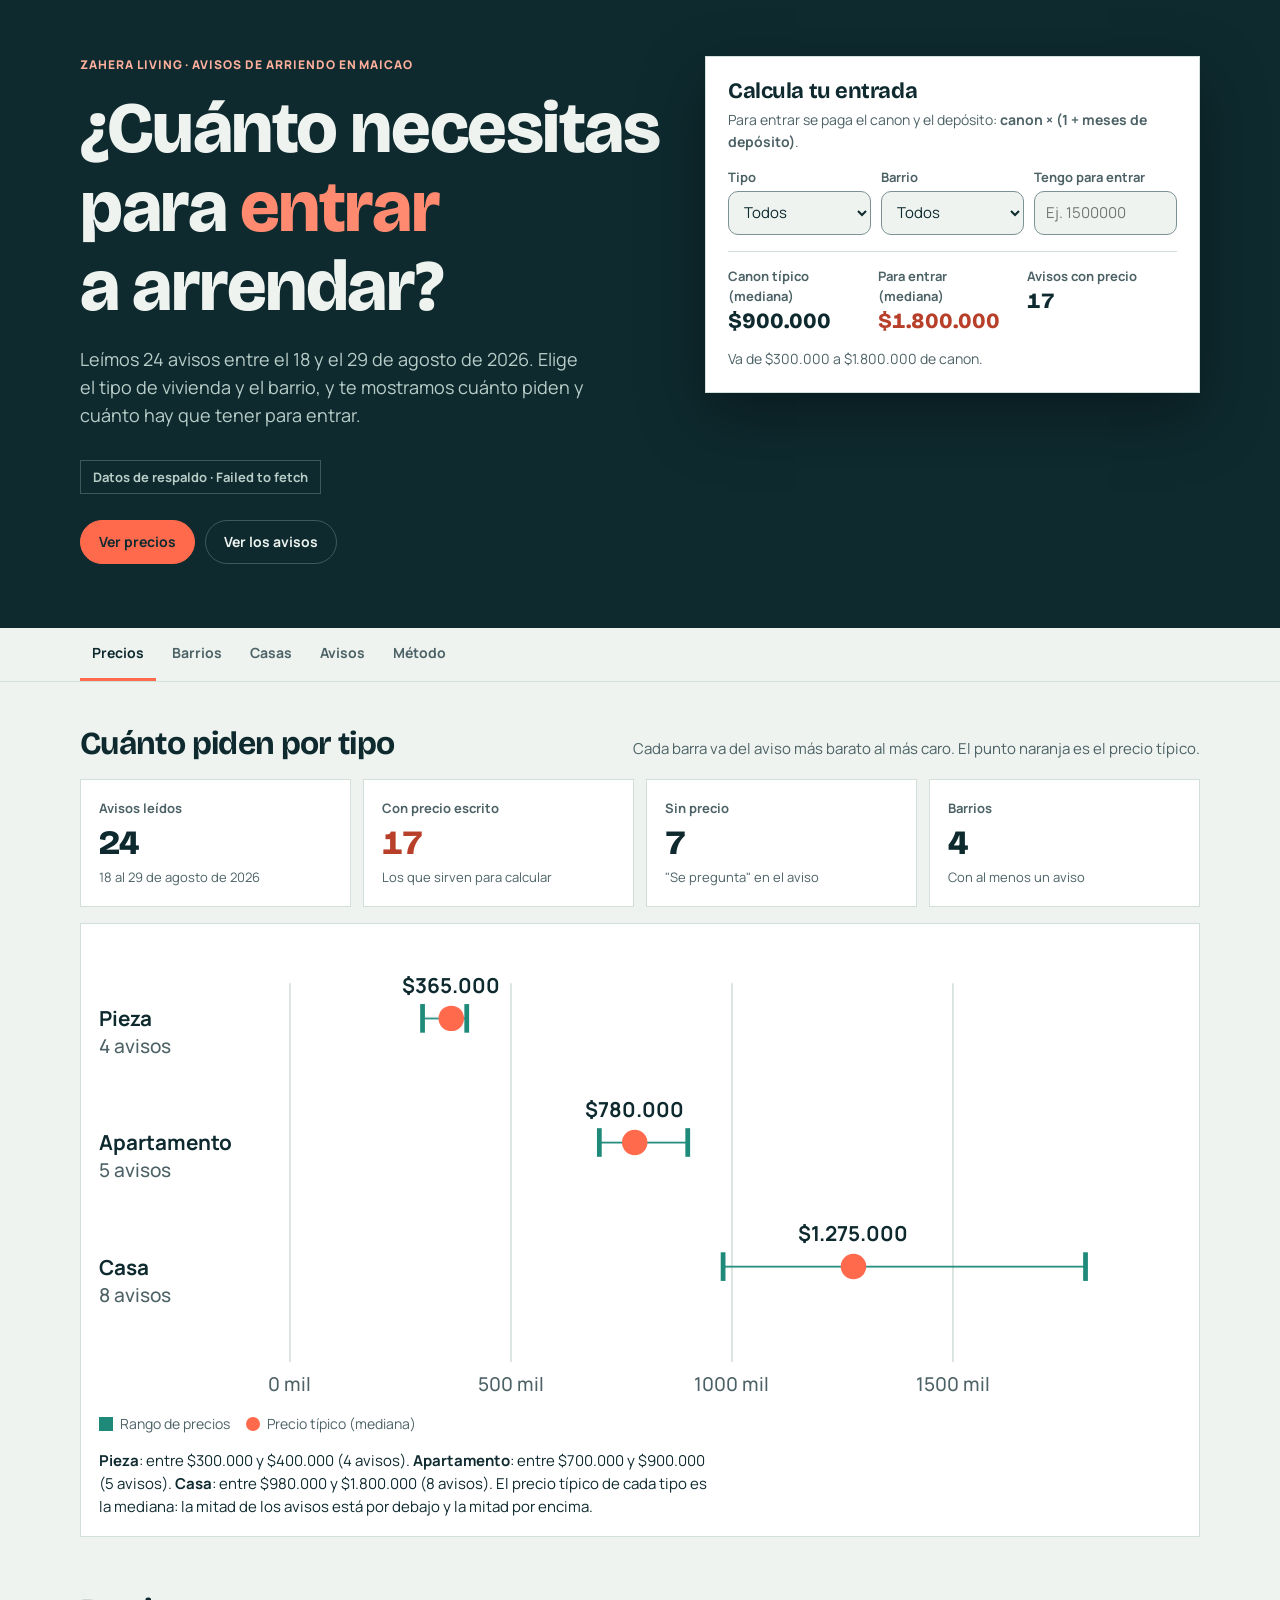
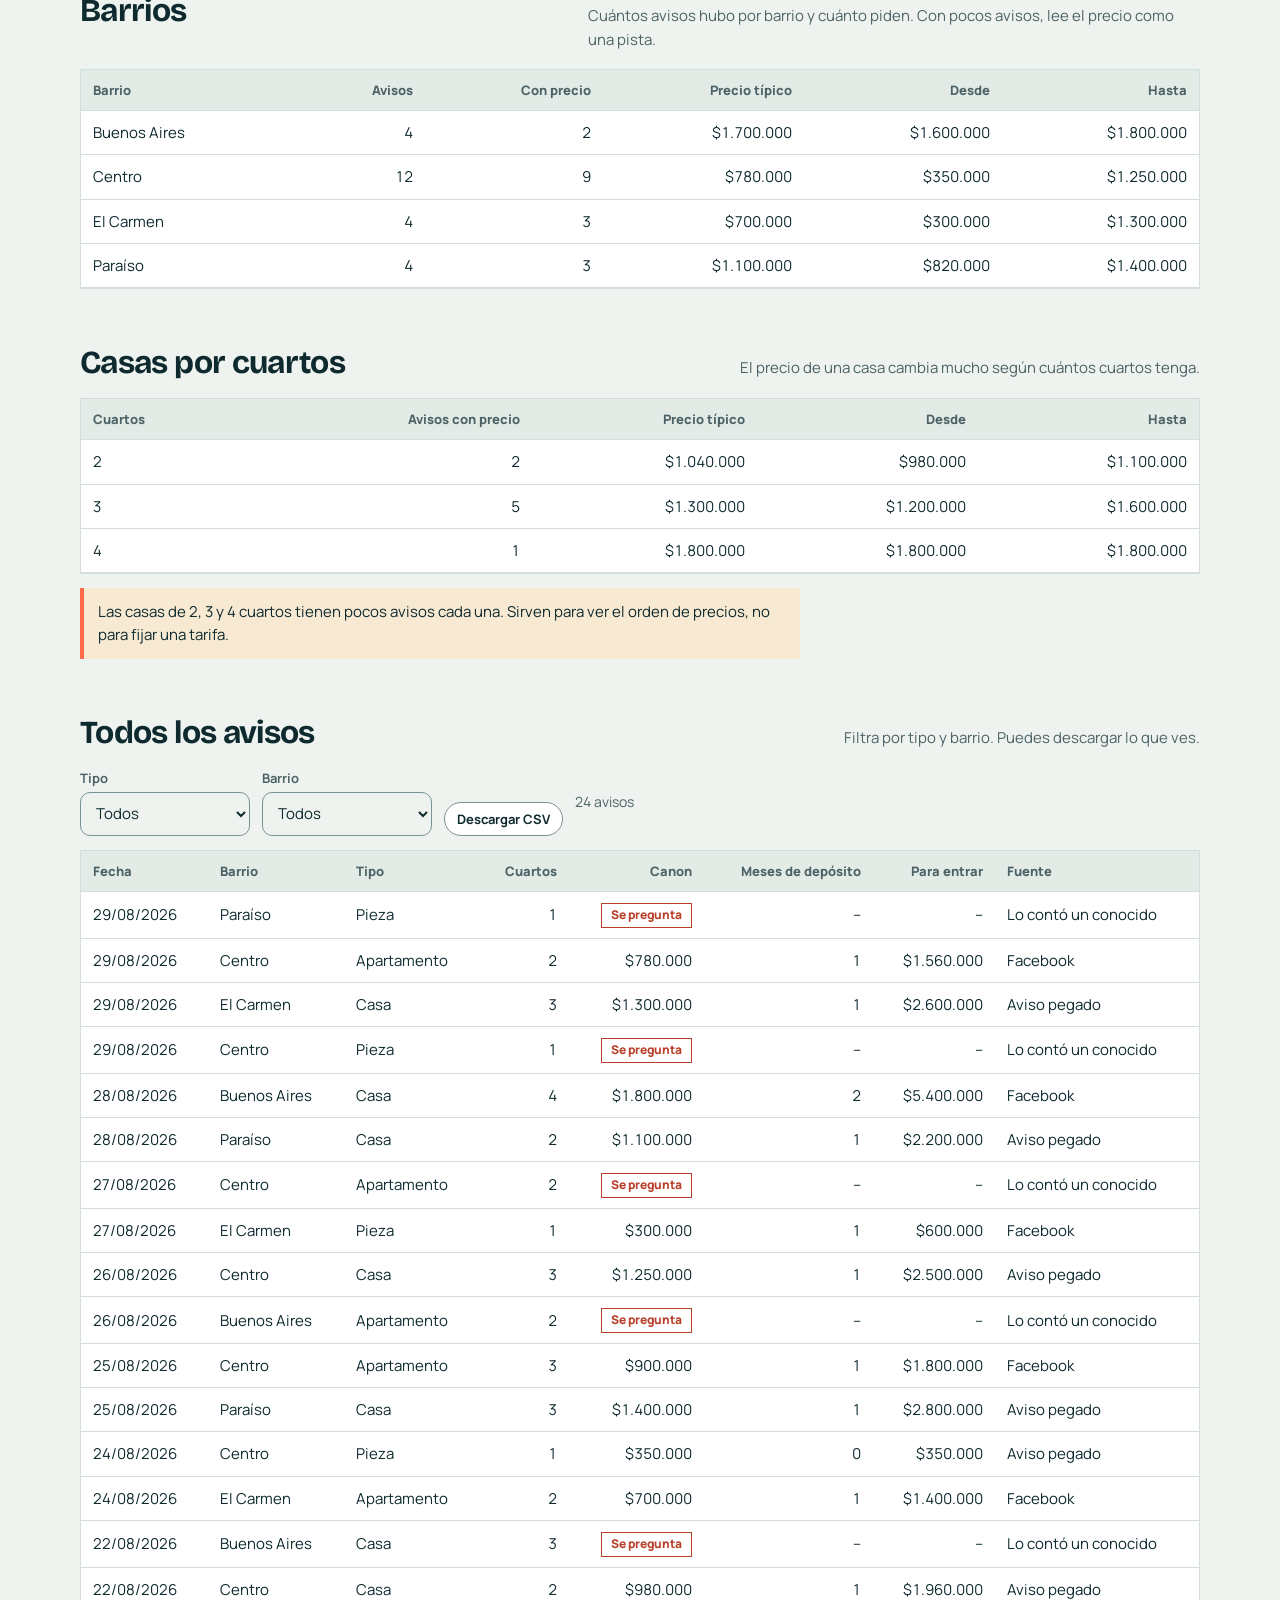
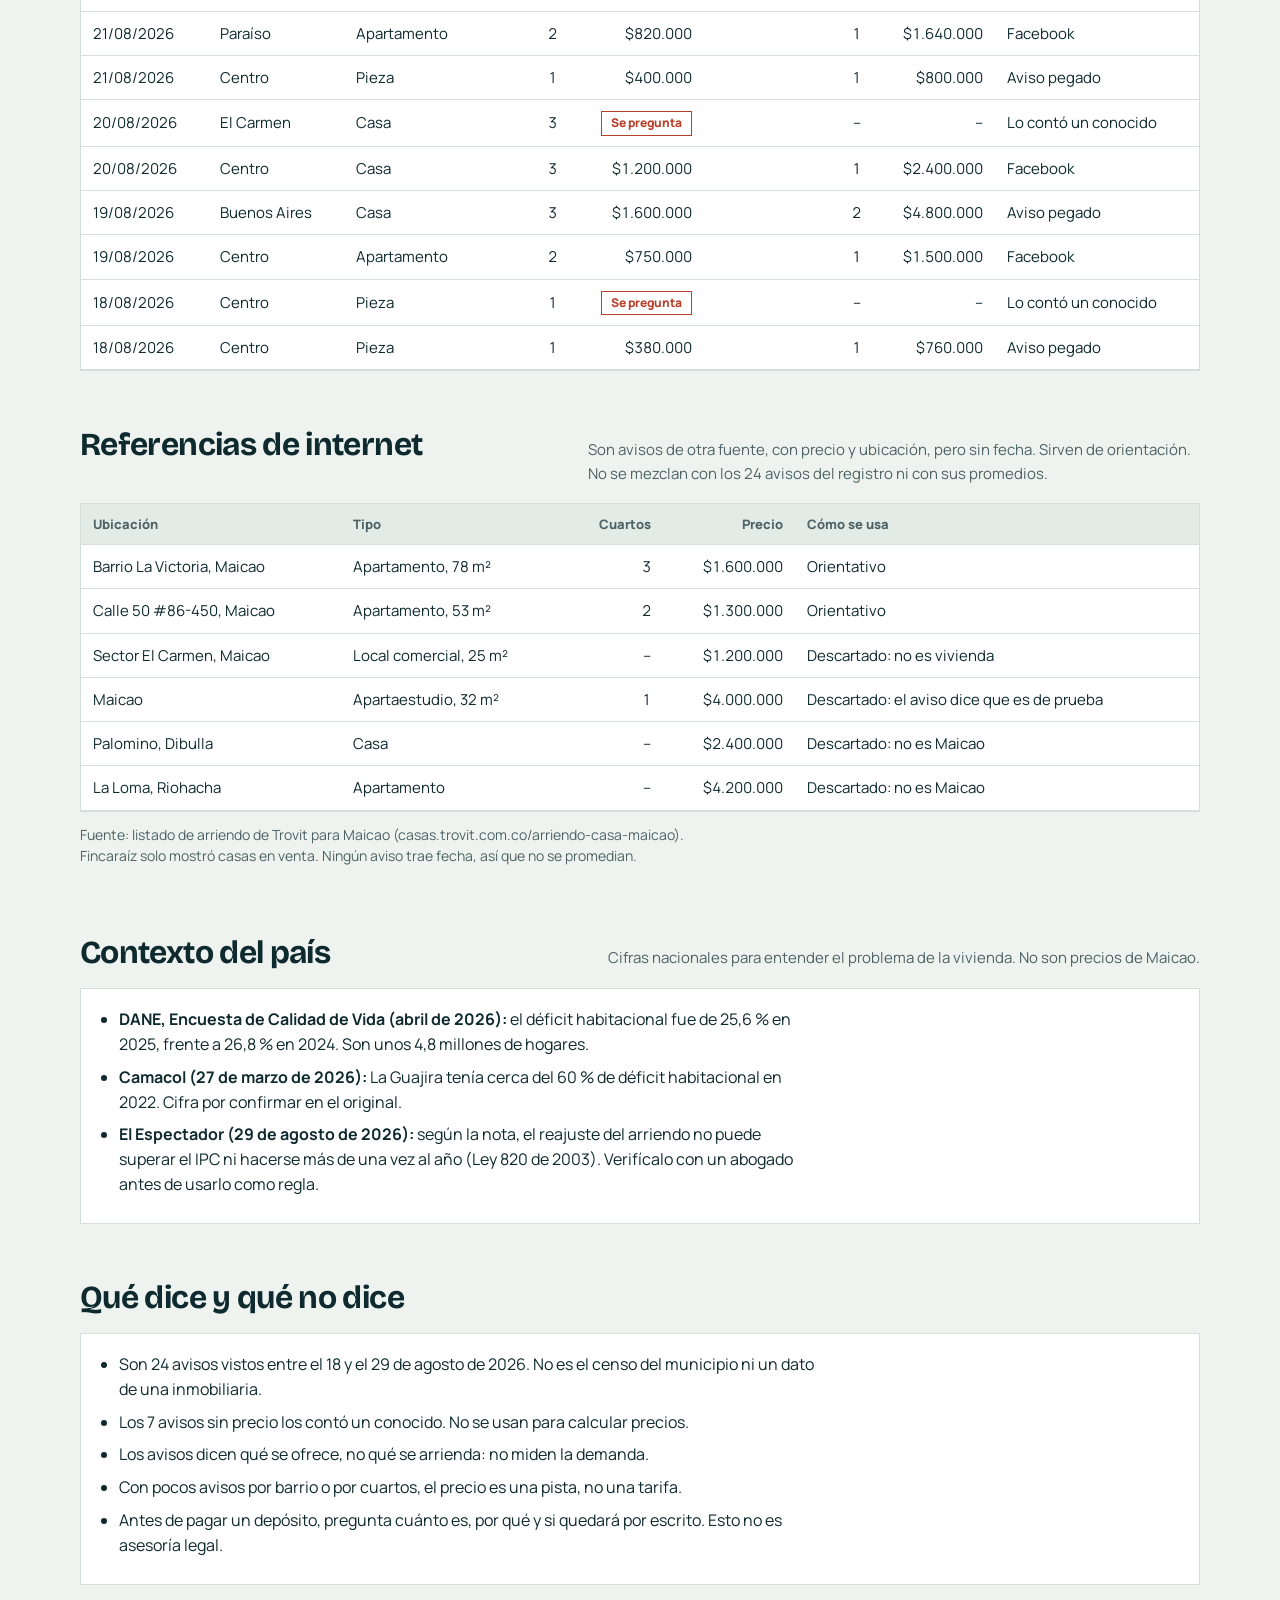
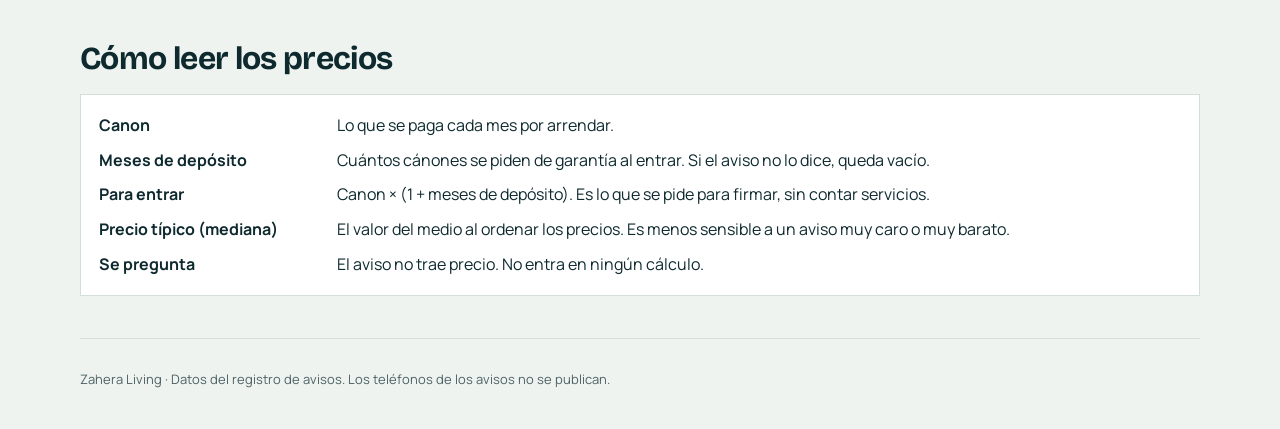
==== index.html @ 101680fd "Add files via upload" ====
<!doctype html>
<html lang="es">
<head>
<meta charset="utf-8"/>
<meta name="viewport" content="width=device-width, initial-scale=1"/>
<title>Zahera Living · Cuánto cuesta arrendar en Maicao</title>
<link rel="preconnect" href="https://fonts.googleapis.com"/>
<link rel="preconnect" href="https://fonts.gstatic.com" crossorigin/>
<link rel="stylesheet" href="https://fonts.googleapis.com/css2?family=Bricolage+Grotesque:opsz,wght@12..96,700;12..96,800&family=Manrope:wght@500;600;700;800&display=swap"/>
<link rel="stylesheet" href="zahera.css?v=1"/>
</head>
<body>

<header class="hero">
  <div class="wrap">
    <div>
      <p class="kicker">Zahera Living · Avisos de arriendo en Maicao</p>
      <h1>¿Cuánto necesitas para <em>entrar</em> a arrendar?</h1>
      <p class="lead">Leímos 24 avisos entre el 18 y el 29 de agosto de 2026. Elige el tipo de vivienda y el barrio, y te mostramos cuánto piden y cuánto hay que tener para entrar.</p>
      <span class="estado" id="estado" role="status">Cargando datos…</span>
      <div class="acciones">
        <a class="btn primario" href="#precios">Ver precios</a>
        <a class="btn" href="#tabla">Ver los avisos</a>
      </div>
    </div>

    <section class="calc" id="calculadora" aria-labelledby="t-calc">
      <h2 id="t-calc">Calcula tu entrada</h2>
      <p class="nota">Para entrar se paga el canon y el depósito: <strong>canon × (1 + meses de depósito)</strong>.</p>
      <div class="calc-controles">
        <label>Tipo
          <select id="c-tipo"></select>
        </label>
        <label>Barrio
          <select id="c-barrio"></select>
        </label>
        <label>Tengo para entrar
          <input type="number" id="c-presupuesto" min="0" step="50000" inputmode="numeric" placeholder="Ej. 1500000"/>
        </label>
      </div>
      <div class="resultado" aria-live="polite">
        <div><div class="lbl">Canon típico (mediana)</div><div class="val" id="r-canon">–</div></div>
        <div><div class="lbl">Para entrar (mediana)</div><div class="val acento" id="r-entrar">–</div></div>
        <div><div class="lbl">Avisos con precio</div><div class="val" id="r-n">–</div></div>
      </div>
      <p class="small muted" id="r-rango" style="margin:10px 0 0"></p>
      <div class="presupuesto" id="presupuesto" hidden>
        <h3 id="p-titulo"></h3>
        <ul class="lista" id="p-lista"></ul>
      </div>
    </section>
  </div>
</header>

<div class="nav-pegada">
  <nav class="nav wrap" aria-label="Secciones">
    <a href="#precios">Precios</a>
    <a href="#barrios">Barrios</a>
    <a href="#casas">Casas</a>
    <a href="#tabla">Avisos</a>
    <a href="#metodo">Método</a>
  </nav>
</div>

<main class="wrap">

  <section class="bloque" id="precios" aria-labelledby="t-precios">
    <div class="encabezado">
      <h2 id="t-precios">Cuánto piden por tipo</h2>
      <p>Cada barra va del aviso más barato al más caro. El punto naranja es el precio típico.</p>
    </div>
    <div class="kpis" id="kpis"></div>
    <div class="panel" style="margin-top:16px">
      <div class="scroll" id="grafico-tipos"></div>
      <div class="leyenda sans">
        <span><i class="sw" style="background:var(--sea)"></i>Rango de precios</span>
        <span><i class="sw" style="background:var(--accent);border-radius:50%"></i>Precio típico (mediana)</span>
      </div>
      <p class="texto" id="texto-tipos" style="margin:14px 0 0"></p>
    </div>
  </section>

  <section class="bloque" id="barrios" aria-labelledby="t-barrios">
    <div class="encabezado">
      <h2 id="t-barrios">Barrios</h2>
      <p>Cuántos avisos hubo por barrio y cuánto piden. Con pocos avisos, lee el precio como una pista.</p>
    </div>
    <div class="tabla-wrap" id="tabla-barrios"></div>
  </section>

  <section class="bloque" id="casas" aria-labelledby="t-casas">
    <div class="encabezado">
      <h2 id="t-casas">Casas por cuartos</h2>
      <p>El precio de una casa cambia mucho según cuántos cuartos tenga.</p>
    </div>
    <div class="tabla-wrap" id="tabla-casas"></div>
    <div class="aviso" id="aviso-casas"></div>
  </section>

  <section class="bloque" id="tabla" aria-labelledby="t-tabla">
    <div class="encabezado">
      <h2 id="t-tabla">Todos los avisos</h2>
      <p>Filtra por tipo y barrio. Puedes descargar lo que ves.</p>
    </div>
    <div class="campo-filtros" style="display:flex;flex-wrap:wrap;gap:12px;align-items:end;margin-bottom:14px">
      <label class="campo" style="min-width:170px">Tipo
        <select id="f-tipo"></select>
      </label>
      <label class="campo" style="min-width:170px">Barrio
        <select id="f-barrio"></select>
      </label>
      <button class="btn pequeno" type="button" id="btn-csv">Descargar CSV</button>
      <span class="muted small" id="cuenta" style="align-self:center"></span>
    </div>
    <div class="tabla-wrap">
      <table class="tabla">
        <thead><tr><th>Fecha</th><th>Barrio</th><th>Tipo</th><th class="n">Cuartos</th><th class="n">Canon</th><th class="n">Meses de depósito</th><th class="n">Para entrar</th><th>Fuente</th></tr></thead>
        <tbody id="tbody"></tbody>
      </table>
    </div>
  </section>

  <section class="bloque" id="referencias" aria-labelledby="t-ref">
    <div class="encabezado">
      <h2 id="t-ref">Referencias de internet</h2>
      <p>Son avisos de otra fuente, con precio y ubicación, pero sin fecha. Sirven de orientación. No se mezclan con los 24 avisos del registro ni con sus promedios.</p>
    </div>
    <div class="tabla-wrap">
      <table class="tabla">
        <thead><tr><th>Ubicación</th><th>Tipo</th><th class="n">Cuartos</th><th class="n">Precio</th><th>Cómo se usa</th></tr></thead>
        <tbody>
          <tr><td>Barrio La Victoria, Maicao</td><td>Apartamento, 78 m²</td><td class="n">3</td><td class="n">$1.600.000</td><td>Orientativo</td></tr>
          <tr><td>Calle 50 #86-450, Maicao</td><td>Apartamento, 53 m²</td><td class="n">2</td><td class="n">$1.300.000</td><td>Orientativo</td></tr>
          <tr><td>Sector El Carmen, Maicao</td><td>Local comercial, 25 m²</td><td class="n">–</td><td class="n">$1.200.000</td><td>Descartado: no es vivienda</td></tr>
          <tr><td>Maicao</td><td>Apartaestudio, 32 m²</td><td class="n">1</td><td class="n">$4.000.000</td><td>Descartado: el aviso dice que es de prueba</td></tr>
          <tr><td>Palomino, Dibulla</td><td>Casa</td><td class="n">–</td><td class="n">$2.400.000</td><td>Descartado: no es Maicao</td></tr>
          <tr><td>La Loma, Riohacha</td><td>Apartamento</td><td class="n">–</td><td class="n">$4.200.000</td><td>Descartado: no es Maicao</td></tr>
        </tbody>
      </table>
    </div>
    <p class="muted small" style="margin-top:12px">Fuente: listado de arriendo de Trovit para Maicao (casas.trovit.com.co/arriendo-casa-maicao). Fincaraíz solo mostró casas en venta. Ningún aviso trae fecha, así que no se promedian.</p>
  </section>

  <section class="bloque" id="contexto" aria-labelledby="t-contexto">
    <div class="encabezado">
      <h2 id="t-contexto">Contexto del país</h2>
      <p>Cifras nacionales para entender el problema de la vivienda. No son precios de Maicao.</p>
    </div>
    <div class="panel">
      <ul class="limites" style="padding-left:20px;margin:0">
        <li><strong>DANE, Encuesta de Calidad de Vida (abril de 2026):</strong> el déficit habitacional fue de 25,6 % en 2025, frente a 26,8 % en 2024. Son unos 4,8 millones de hogares.</li>
        <li><strong>Camacol (27 de marzo de 2026):</strong> La Guajira tenía cerca del 60 % de déficit habitacional en 2022. Cifra por confirmar en el original.</li>
        <li><strong>El Espectador (29 de agosto de 2026):</strong> según la nota, el reajuste del arriendo no puede superar el IPC ni hacerse más de una vez al año (Ley 820 de 2003). Verifícalo con un abogado antes de usarlo como regla.</li>
      </ul>
    </div>
  </section>

  <section class="bloque" id="metodo" aria-labelledby="t-metodo">
    <div class="encabezado">
      <h2 id="t-metodo">Qué dice y qué no dice</h2>
    </div>
    <div class="panel">
      <ul class="limites" style="padding-left:20px;margin:0">
        <li>Son 24 avisos vistos entre el 18 y el 29 de agosto de 2026. No es el censo del municipio ni un dato de una inmobiliaria.</li>
        <li>Los 7 avisos sin precio los contó un conocido. No se usan para calcular precios.</li>
        <li>Los avisos dicen qué se ofrece, no qué se arrienda: no miden la demanda.</li>
        <li>Con pocos avisos por barrio o por cuartos, el precio es una pista, no una tarifa.</li>
        <li>Antes de pagar un depósito, pregunta cuánto es, por qué y si quedará por escrito. Esto no es asesoría legal.</li>
      </ul>
    </div>
  </section>

  <section class="bloque" id="glosario" aria-labelledby="t-glosario">
    <div class="encabezado">
      <h2 id="t-glosario">Cómo leer los precios</h2>
    </div>
    <div class="panel">
      <dl style="display:grid;grid-template-columns:minmax(150px,220px) 1fr;gap:10px 18px;margin:0">
        <dt><strong>Canon</strong></dt><dd style="margin:0">Lo que se paga cada mes por arrendar.</dd>
        <dt><strong>Meses de depósito</strong></dt><dd style="margin:0">Cuántos cánones se piden de garantía al entrar. Si el aviso no lo dice, queda vacío.</dd>
        <dt><strong>Para entrar</strong></dt><dd style="margin:0">Canon × (1 + meses de depósito). Es lo que se pide para firmar, sin contar servicios.</dd>
        <dt><strong>Precio típico (mediana)</strong></dt><dd style="margin:0">El valor del medio al ordenar los precios. Es menos sensible a un aviso muy caro o muy barato.</dd>
        <dt><strong>Se pregunta</strong></dt><dd style="margin:0">El aviso no trae precio. No entra en ningún cálculo.</dd>
      </dl>
    </div>
  </section>

  <footer class="pie">Zahera Living · Datos del registro de avisos. Los teléfonos de los avisos no se publican.</footer>
</main>

<script src="config.js?v=2"></script>
<script src="datos_base.js?v=1"></script>
<script src="zahera.js?v=1"></script>
<script>
(function () {
  "use strict";
  var ZH = window.ZH, $ = function (id) { return document.getElementById(id); };
  var datos = [], fuente = "respaldo", motivo = "";

  function opciones(sel, lista, primera) {
    sel.innerHTML = "";
    [primera].concat(lista).forEach(function (v) {
      var o = document.createElement("option"); o.value = v; o.textContent = v; sel.appendChild(o);
    });
  }
  function barriosDe(rows) { return ZH.unicos(rows.map(function (r) { return r.barrio; })).sort(); }

  function pintarEstado() {
    var el = $("estado");
    el.textContent = fuente === "vivo" ? "Datos en vivo del registro" : "Datos de respaldo" + (motivo ? " · " + motivo : "");
  }

  /* Calculadora */
  function calcular() {
    var f = { tipo: $("c-tipo").value, barrio: $("c-barrio").value };
    var rs = ZH.filtrar(datos, f);
    var conPrecio = rs.filter(function (r) { return r.canon != null; });
    var canones = conPrecio.map(function (r) { return r.canon; });
    var entrar = conPrecio.filter(function (r) { return r.paraEntrar != null; }).map(function (r) { return r.paraEntrar; });
    $("r-canon").textContent = canones.length ? ZH.pesos(ZH.mediana(canones)) : "–";
    $("r-entrar").textContent = entrar.length ? ZH.pesos(ZH.mediana(entrar)) : "–";
    $("r-n").textContent = String(conPrecio.length);
    $("r-rango").textContent = canones.length
      ? "Va de " + ZH.pesos(Math.min.apply(null, canones)) + " a " + ZH.pesos(Math.max.apply(null, canones)) + " de canon. " +
        (canones.length < 5 ? "Son pocos avisos: úsalo como orientación." : "")
      : "No hay avisos con precio para esta combinación. Prueba con otro tipo o barrio.";

    var presup = Number($("c-presupuesto").value);
    var box = $("presupuesto");
    if (!$("c-presupuesto").value || isNaN(presup) || presup <= 0) { box.hidden = true; return; }
    var caben = ZH.cabenEnPresupuesto(rs, presup);
    box.hidden = false;
    $("p-titulo").textContent = caben.length
      ? caben.length + (caben.length === 1 ? " aviso cabe" : " avisos caben") + " en " + ZH.pesos(presup) + " para entrar"
      : "Con " + ZH.pesos(presup) + " no alcanza para ningún aviso de esta búsqueda";
    $("p-lista").innerHTML = caben.slice(0, 5).map(function (r) {
      return "<li><span>" + ZH.esc(r.tipo) + " · " + ZH.esc(r.barrio) + " · " + r.habitaciones + (r.habitaciones === 1 ? " cuarto" : " cuartos") +
        "</span><span>" + ZH.pesos(r.paraEntrar) + "</span></li>";
    }).join("");
  }

  /* Panel */
  function pintarPanel() {
    var r = ZH.resumen(datos);
    $("kpis").innerHTML =
      '<div class="kpi"><div class="lbl">Avisos leídos</div><div class="val">' + r.total + '</div><div class="det">18 al 29 de agosto de 2026</div></div>' +
      '<div class="kpi acento"><div class="lbl">Con precio escrito</div><div class="val">' + r.conPrecio + '</div><div class="det">Los que sirven para calcular</div></div>' +
      '<div class="kpi"><div class="lbl">Sin precio</div><div class="val">' + r.sinPrecio + '</div><div class="det">"Se pregunta" en el aviso</div></div>' +
      '<div class="kpi"><div class="lbl">Barrios</div><div class="val">' + r.barrios + '</div><div class="det">Con al menos un aviso</div></div>';

    var tipos = ZH.porTipo(datos);
    $("grafico-tipos").innerHTML = ZH.rangos(tipos, "Rango de precios por tipo de vivienda");
    var conDatos = tipos.filter(function (t) { return t.n > 0; });
    var txt = conDatos.map(function (t) {
      return "<strong>" + t.tipo + "</strong>: entre " + ZH.pesos(t.min) + " y " + ZH.pesos(t.max) + " (" + t.n + (t.n === 1 ? " aviso" : " avisos") + ")";
    }).join(". ");
    $("texto-tipos").innerHTML = txt ? txt + ". El precio típico de cada tipo es la mediana: la mitad de los avisos está por debajo y la mitad por encima." : "";

    var bs = ZH.porBarrio(datos);
    $("tabla-barrios").innerHTML = '<table class="tabla"><thead><tr><th>Barrio</th><th class="n">Avisos</th><th class="n">Con precio</th><th class="n">Precio típico</th><th class="n">Desde</th><th class="n">Hasta</th></tr></thead><tbody>' +
      bs.map(function (b) {
        return "<tr><td>" + ZH.esc(b.barrio) + '</td><td class="n">' + b.total + '</td><td class="n">' + b.n + '</td><td class="n">' + ZH.pesos(b.mediana) +
          '</td><td class="n">' + ZH.pesos(b.min) + '</td><td class="n">' + ZH.pesos(b.max) + "</td></tr>";
      }).join("") + "</tbody></table>";

    var cs = ZH.casasPorCuartos(datos);
    $("tabla-casas").innerHTML = cs.length
      ? '<table class="tabla"><thead><tr><th>Cuartos</th><th class="n">Avisos con precio</th><th class="n">Precio típico</th><th class="n">Desde</th><th class="n">Hasta</th></tr></thead><tbody>' +
        cs.map(function (c) {
          return '<tr><td>' + c.cuartos + '</td><td class="n">' + c.n + '</td><td class="n">' + ZH.pesos(c.mediana) + '</td><td class="n">' + ZH.pesos(c.min) + '</td><td class="n">' + ZH.pesos(c.max) + "</td></tr>";
        }).join("") + "</tbody></table>"
      : '<p class="muted" style="padding:14px">No hay casas con precio.</p>';
    $("aviso-casas").innerHTML = "Las casas de 2, 3 y 4 cuartos tienen pocos avisos cada una. Sirven para ver el orden de precios, no para fijar una tarifa.";
  }

  function pintarTabla() {
    var f = { tipo: $("f-tipo").value, barrio: $("f-barrio").value };
    var rs = ZH.filtrar(datos, f);
    $("tbody").innerHTML = ZH.tablaHtml(rs);
    $("cuenta").textContent = rs.length + (rs.length === 1 ? " aviso" : " avisos");
    tablaActual = rs;
  }
  var tablaActual = [];

  function pintarTodo() {
    pintarPanel();
    pintarTabla();
    calcular();
  }

  /* Arranque */
  opciones($("c-tipo"), ZH.TIPOS, "Todos");
  opciones($("f-tipo"), ZH.TIPOS, "Todos");
  ["c-barrio", "f-barrio"].forEach(function (id) { opciones($(id), [], "Todos"); });

  $("c-tipo").addEventListener("change", calcular);
  $("c-barrio").addEventListener("change", calcular);
  $("c-presupuesto").addEventListener("input", calcular);
  $("f-tipo").addEventListener("change", pintarTabla);
  $("f-barrio").addEventListener("change", pintarTabla);
  $("btn-csv").addEventListener("click", function () { ZH.descargar("zahera-avisos.csv", ZH.csv(tablaActual)); });

  function marcarNav() {
    var h = location.hash || "#precios";
    document.querySelectorAll(".nav a").forEach(function (a) {
      a.setAttribute("aria-current", a.getAttribute("href") === h ? "true" : "false");
    });
  }
  window.addEventListener("hashchange", marcarNav);
  marcarNav();

  ZH.cargar().then(function (r) {
    datos = r.datos || [];
    fuente = r.fuente; motivo = r.motivo || "";
    pintarEstado();
    var barrios = barriosDe(datos);
    opciones($("c-barrio"), barrios, "Todos");
    opciones($("f-barrio"), barrios, "Todos");
    pintarTodo();
  });
})();
</script>
</body>
</html>
---- zahera.css ----
/* Zahera Living · identidad propia: tinta azul-verde profunda, papel frío, coral como color de acción
   y verde mar para los rangos. Cada color es un token; el tema oscuro los redefine. */
:root {
  --ease: cubic-bezier(.2, .8, .2, 1);
  --bg: #eef3ef;
  --card: #ffffff;
  --card-2: #e3ebe6;
  --fg: #0e2a2f;
  --ink2: #4d6266;
  --ink-soft: #7c9196;
  --rule: #d3dfda;
  --brand: #0e2a2f;
  --accent: #ff6a4d;
  --accent-ink: #b8402a;
  --sea: #1f8a7a;
  --sand: #f7e9d2;
  --warn: #7a5410;
  --warn-soft: #f7e9d2;
  --hero-bg: #0e2a2f;
  --hero-fg: #eef3ef;
  color-scheme: light;
}
@media (prefers-color-scheme: dark) {
  :root:not([data-theme="light"]) {
    --bg: #0a1a1e;
    --card: #10252a;
    --card-2: #173238;
    --fg: #e6f0ec;
    --ink2: #a7bcb8;
    --ink-soft: #7c9196;
    --rule: #22393e;
    --brand: #e6f0ec;
    --accent: #ff8a70;
    --accent-ink: #ffb09c;
    --sea: #52c7b4;
    --sand: #2b2a1e;
    --warn: #f0cc85;
    --warn-soft: #2b2a1e;
    --hero-bg: #061316;
    --hero-fg: #e6f0ec;
    color-scheme: dark;
  }
}
:root[data-theme="dark"] {
  --bg: #0a1a1e;
  --card: #10252a;
  --card-2: #173238;
  --fg: #e6f0ec;
  --ink2: #a7bcb8;
  --ink-soft: #7c9196;
  --rule: #22393e;
  --brand: #e6f0ec;
  --accent: #ff8a70;
  --accent-ink: #ffb09c;
  --sea: #52c7b4;
  --sand: #2b2a1e;
  --warn: #f0cc85;
  --warn-soft: #2b2a1e;
  --hero-bg: #061316;
  --hero-fg: #e6f0ec;
  color-scheme: dark;
}

* { box-sizing: border-box; }
body {
  margin: 0;
  background: var(--bg);
  color: var(--fg);
  font: 16px/1.55 "Manrope", "Segoe UI", system-ui, -apple-system, Roboto, Arial, sans-serif;
  padding-left: max(16px, env(safe-area-inset-left, 0px));
  padding-right: max(16px, env(safe-area-inset-right, 0px));
}
h1, h2, h3, .display, .num, .kpi .val, .cifra-grande {
  font-family: "Bricolage Grotesque", "Manrope", system-ui, sans-serif;
  letter-spacing: -.02em;
}
h1, h2, h3 { text-wrap: balance; line-height: 1.1; margin: 0; }
h2 { font-size: clamp(24px, 3vw, 32px); }
h3 { font-size: 18px; margin-bottom: 6px; }
p { margin: 0 0 12px; max-width: 68ch; }
.wrap { max-width: 1120px; margin: 0 auto; }
.muted { color: var(--ink2); }
.small { font-size: 14px; }
.kicker { font-size: 12px; font-weight: 800; letter-spacing: .08em; text-transform: uppercase; color: var(--accent-ink); margin: 0 0 14px; }
a { color: var(--fg); }
:focus-visible { outline: 3px solid var(--accent); outline-offset: 2px; }
.sr { position: absolute; width: 1px; height: 1px; overflow: hidden; clip: rect(0 0 0 0); white-space: nowrap; }

/* Portada: banda oscura de ancho completo */
.hero { background: var(--hero-bg); color: var(--hero-fg); margin-inline: -16px; padding: 56px 16px 64px; }
.hero .wrap { display: grid; grid-template-columns: minmax(0, 1.08fr) minmax(0, .92fr); gap: 44px; align-items: start; }
@media (max-width: 900px) { .hero .wrap { grid-template-columns: 1fr; gap: 32px; } }
.hero .kicker { color: #ffb09c; }
.hero h1 { font-size: clamp(40px, 6.4vw, 72px); font-weight: 800; color: var(--hero-fg); }
.hero h1 em { font-style: normal; color: #ff8a70; }
.hero .lead { font-size: 18px; color: #b9cdc8; margin-top: 20px; max-width: 46ch; }
.hero .estado { display: inline-block; margin-top: 18px; font-size: 13px; font-weight: 700; padding: 6px 12px; border: 1px solid #3b5a5f; color: #b9cdc8; }
.hero .acciones { display: flex; flex-wrap: wrap; gap: 10px; margin: 26px 0 0; }
.hero .btn { border-color: #3b5a5f; }
.hero .btn.primario { background: var(--accent); border-color: var(--accent); color: #0e2a2f; }
.hero .btn.primario:hover { background: #ff8569; }
.hero .btn:not(.primario) { background: transparent; color: var(--hero-fg); }

/* Calculadora: tarjeta blanca que sube sobre la banda */
.calc { background: var(--card); color: var(--fg); padding: 22px; border: 1px solid var(--rule); box-shadow: 0 24px 60px rgba(0, 0, 0, .35); }
.calc h2 { font-size: 22px; }
.calc .nota { font-size: 14px; color: var(--ink2); margin: 6px 0 14px; }
.calc-controles { display: grid; grid-template-columns: repeat(3, minmax(0, 1fr)); gap: 10px; }
@media (max-width: 560px) { .calc-controles { grid-template-columns: 1fr; } }
.calc-controles label, .campo { display: grid; gap: 4px; font-size: 13px; font-weight: 700; color: var(--ink2); min-width: 0; }
select, input[type="text"], input[type="date"], input[type="number"], input[type="password"] {
  font: 15px "Manrope", system-ui, sans-serif; min-height: 44px; padding: 9px 11px; width: 100%; min-width: 0;
  background: var(--bg); color: var(--fg); border: 1px solid var(--ink-soft); border-radius: 10px;
  transition: border-color .2s, box-shadow .2s;
}
select:focus-visible, input:focus-visible { box-shadow: 0 0 0 3px var(--accent-ink); }
.resultado { margin-top: 16px; display: grid; grid-template-columns: repeat(3, minmax(0, 1fr)); gap: 0; border-top: 1px solid var(--rule); }
@media (max-width: 560px) { .resultado { grid-template-columns: 1fr; } }
.resultado > div { padding: 14px 12px 4px 0; min-width: 0; }
.resultado .lbl { font-size: 13px; color: var(--ink2); font-weight: 700; }
.resultado .val { font: 800 clamp(18px, 1.7vw, 22px)/1.1 "Bricolage Grotesque", system-ui, sans-serif; white-space: nowrap; color: var(--fg); margin-top: 4px; font-variant-numeric: tabular-nums; overflow-wrap: anywhere; }
.resultado .val.acento { color: var(--accent-ink); }
.presupuesto { margin-top: 14px; padding-top: 14px; border-top: 1px solid var(--rule); }
.presupuesto .lista { margin: 10px 0 0; padding: 0; list-style: none; display: grid; gap: 6px; }
.presupuesto .lista li { display: flex; justify-content: space-between; gap: 12px; padding: 8px 10px; background: var(--card-2); font-size: 14px; }
.presupuesto .lista li span:last-child { font-variant-numeric: tabular-nums; font-weight: 700; }

/* Secciones */
.hero-spacer { height: 60px; background: var(--hero-bg); margin-inline: -16px; }
section.bloque { padding: 44px 0 12px; scroll-margin-top: 70px; }
.encabezado { display: flex; flex-wrap: wrap; justify-content: space-between; align-items: baseline; gap: 6px 18px; margin-bottom: 18px; }
.encabezado p { margin: 0; color: var(--ink2); font-size: 15px; }

/* Barra de navegación pegajosa */
.nav-pegada { position: sticky; top: env(safe-area-inset-top, 0px); z-index: 5; background: var(--bg); border-bottom: 1px solid var(--rule); margin-inline: -16px; padding-inline: 16px; }
.nav { display: flex; gap: 4px; overflow-x: auto; }
.nav a { padding: 14px 12px; white-space: nowrap; font-size: 14px; font-weight: 700; text-decoration: none; color: var(--ink2); border-bottom: 3px solid transparent; transition: color .2s, border-color .2s; }
.nav a:hover, .nav a[aria-current="true"] { color: var(--fg); }
.nav a[aria-current="true"] { border-bottom-color: var(--accent); }

/* Tarjetas */
.kpis { display: grid; grid-template-columns: repeat(4, minmax(0, 1fr)); gap: 12px; }
@media (max-width: 860px) { .kpis { grid-template-columns: repeat(2, minmax(0, 1fr)); } }
@media (max-width: 420px) { .kpis { grid-template-columns: 1fr; } }
.kpi, .panel {
  background: var(--card); border: 1px solid var(--rule); padding: 18px; min-width: 0;
  transition: transform .25s var(--ease), box-shadow .25s var(--ease), border-color .25s;
}
.kpi:hover, .panel:hover { transform: translateY(-3px); border-color: var(--ink-soft); box-shadow: 0 12px 26px rgba(14, 42, 47, .12); }
.kpi .lbl { font-size: 13px; font-weight: 700; color: var(--ink2); }
.kpi .val { font-size: 34px; font-weight: 800; line-height: 1.1; margin-top: 6px; font-variant-numeric: tabular-nums; }
.kpi.acento .val { color: var(--accent-ink); }
.kpi .det { font-size: 13px; color: var(--ink2); margin-top: 6px; }
.dos { display: grid; grid-template-columns: minmax(0, 1fr) minmax(0, 1fr); gap: 16px; margin-top: 16px; }
@media (max-width: 860px) { .dos { grid-template-columns: 1fr; } }
.panel .nota { font-size: 14px; color: var(--ink2); margin: 0 0 12px; }
.panel .texto { font-size: 15px; }

/* Gráficos */
.scroll { overflow-x: auto; }
.chart { width: 100%; height: auto; display: block; }
.scroll .chart { min-width: 560px; }
.chart text { fill: var(--fg); font: 600 13px "Manrope", system-ui, sans-serif; }
.chart .eje { fill: var(--ink2); font-weight: 500; font-size: 12px; }
.chart .fila-rango { transition: opacity .2s; }
.chart .fila-rango:hover { opacity: .75; }
.chart .mediana { transition: r .2s; }
.leyenda { display: flex; flex-wrap: wrap; gap: 6px 16px; font-size: 14px; color: var(--ink2); margin: 10px 0 0; }
.leyenda span { display: inline-flex; align-items: center; gap: 7px; }
.sw { width: 14px; height: 14px; display: inline-block; flex: none; }

/* Tablas */
.tabla-wrap { overflow-x: auto; background: var(--card); border: 1px solid var(--rule); }
.tabla { width: 100%; border-collapse: collapse; font-size: 15px; }
.tabla th, .tabla td { text-align: left; padding: 10px 12px; border-bottom: 1px solid var(--rule); white-space: nowrap; }
.tabla th { font-size: 13px; font-weight: 800; color: var(--ink2); background: var(--card-2); }
.tabla td.n, .tabla th.n { text-align: right; font-variant-numeric: tabular-nums; }
.tabla tbody tr { transition: background-color .15s; }
.tabla tbody tr:hover td { background: var(--card-2); }
.pill { display: inline-block; font-size: 12px; font-weight: 800; padding: 2px 9px; border: 1px solid var(--accent-ink); color: var(--accent-ink); white-space: nowrap; }

/* Botones */
.btn {
  font: 700 14px "Manrope", system-ui, sans-serif; min-height: 44px; padding: 10px 18px; cursor: pointer;
  background: var(--card); color: var(--fg); border: 1px solid var(--ink-soft); border-radius: 999px;
  transition: background-color .2s, color .2s, transform .15s, border-color .2s;
  text-decoration: none; display: inline-flex; align-items: center; justify-content: center;
}
.btn:hover:not(:disabled) { transform: translateY(-1px); }
.btn:active:not(:disabled) { transform: translateY(0); }
.btn.primario { background: var(--brand); color: var(--bg); border-color: var(--brand); }
.btn.peligro { color: var(--accent-ink); border-color: var(--accent-ink); }
.btn:disabled { opacity: .55; cursor: default; }
.btn.pequeno { min-height: 34px; padding: 5px 12px; font-size: 13px; }

.aviso { border-left: 4px solid var(--accent); background: var(--sand); padding: 12px 14px; font-size: 15px; margin: 14px 0 0; max-width: 80ch; }
.aviso.ok { border-color: var(--sea); background: transparent; }

/* Formulario del registro */
.formulario { display: grid; grid-template-columns: repeat(3, minmax(0, 1fr)); gap: 12px 16px; }
@media (max-width: 760px) { .formulario { grid-template-columns: 1fr 1fr; } }
@media (max-width: 480px) { .formulario { grid-template-columns: 1fr; } }
.formulario .acciones { grid-column: 1 / -1; display: flex; flex-wrap: wrap; gap: 10px; align-items: center; }
.formulario .msg { font-size: 15px; }

.limites li { margin-bottom: 8px; max-width: 70ch; }
footer.pie { font-size: 13px; color: var(--ink2); padding: 30px 0 40px; margin-top: 30px; border-top: 1px solid var(--rule); }

/* Transiciones de entrada: solo al cargar, desde un estado visible */
@keyframes sube { from { opacity: 0; transform: translateY(14px); } to { opacity: 1; transform: none; } }
@keyframes crece-h { from { transform: scaleX(0); } to { transform: scaleX(1); } }
.hero .wrap > * { animation: sube .7s var(--ease) backwards; }
.hero .wrap > *:nth-child(2) { animation-delay: .12s; }
.kpis .kpi { animation: sube .6s var(--ease) backwards; }
.kpis .kpi:nth-child(2) { animation-delay: 80ms; }
.kpis .kpi:nth-child(3) { animation-delay: 160ms; }
.kpis .kpi:nth-child(4) { animation-delay: 240ms; }
.chart .rango { transform-box: fill-box; transform-origin: 0 50%; animation: crece-h .9s var(--ease) both; }

@media (prefers-reduced-motion: reduce) {
  *, *::before, *::after { animation: none !important; transition: none !important; }
}
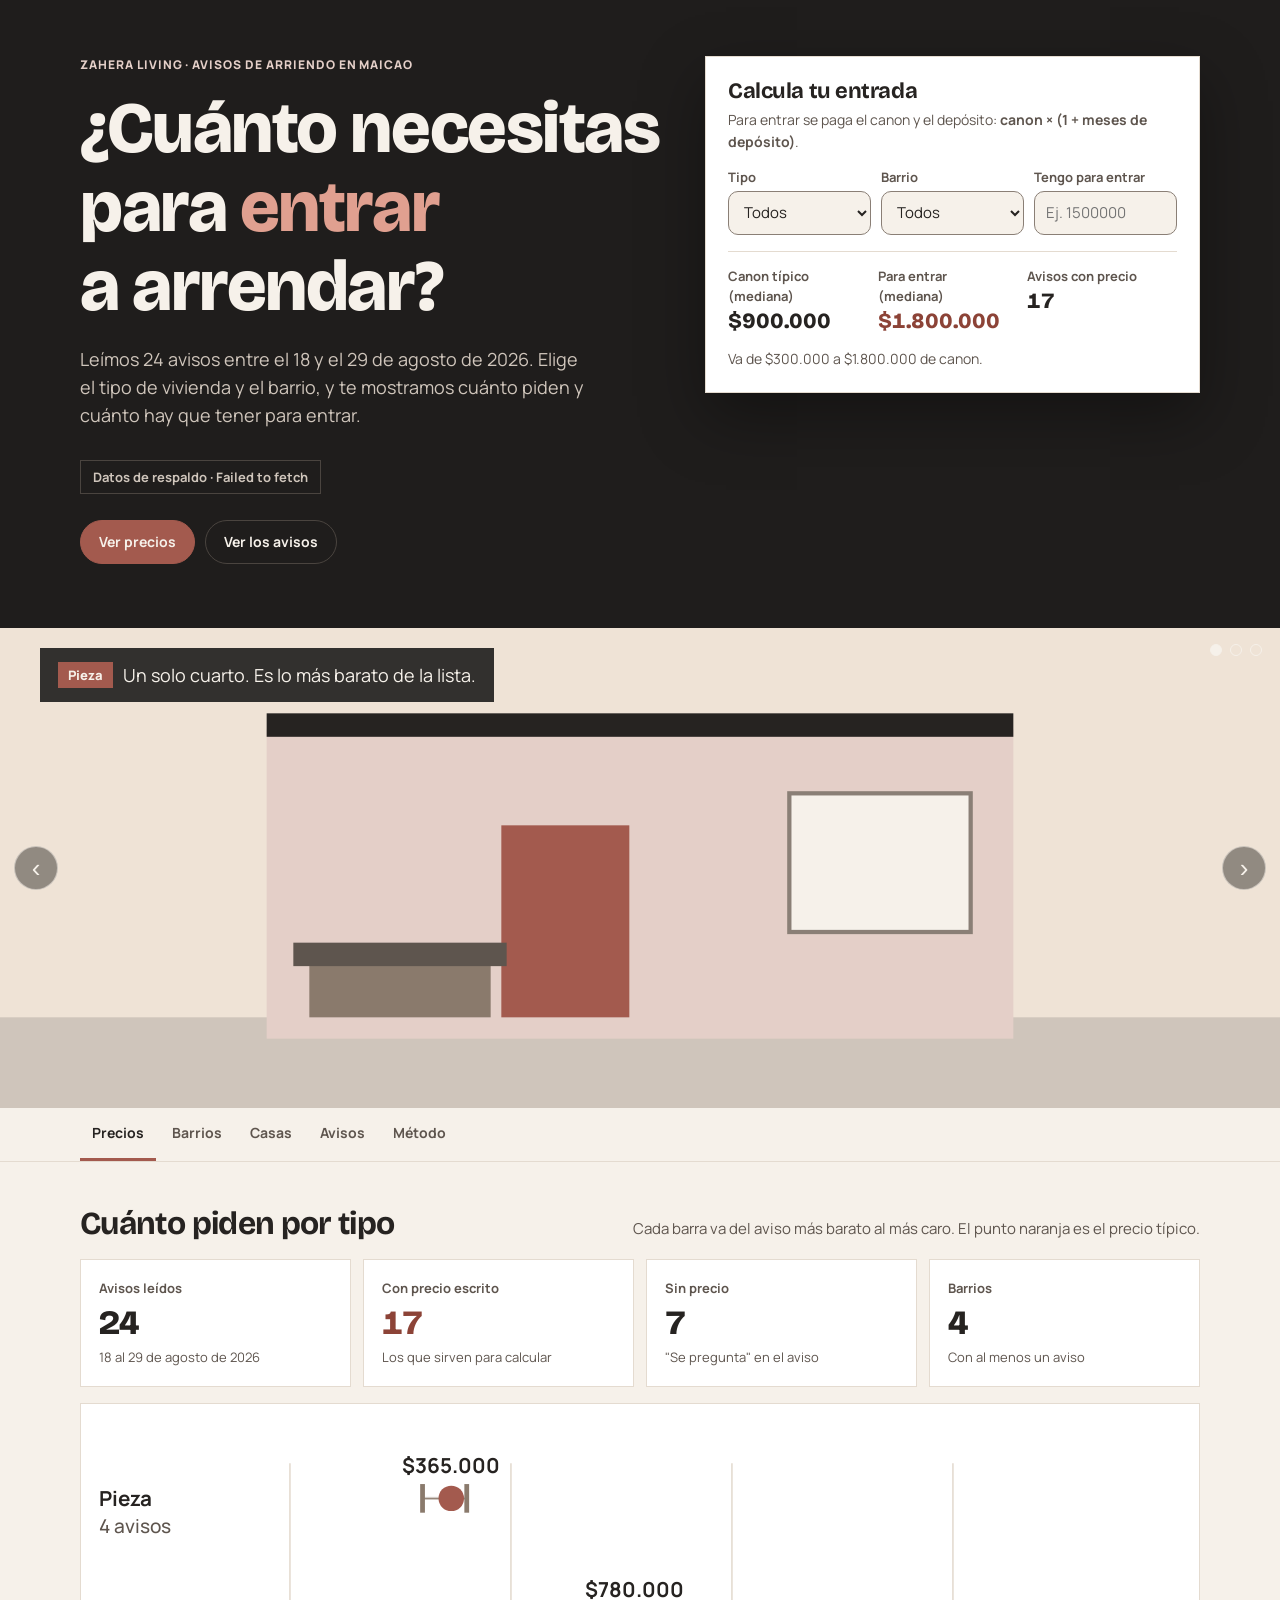
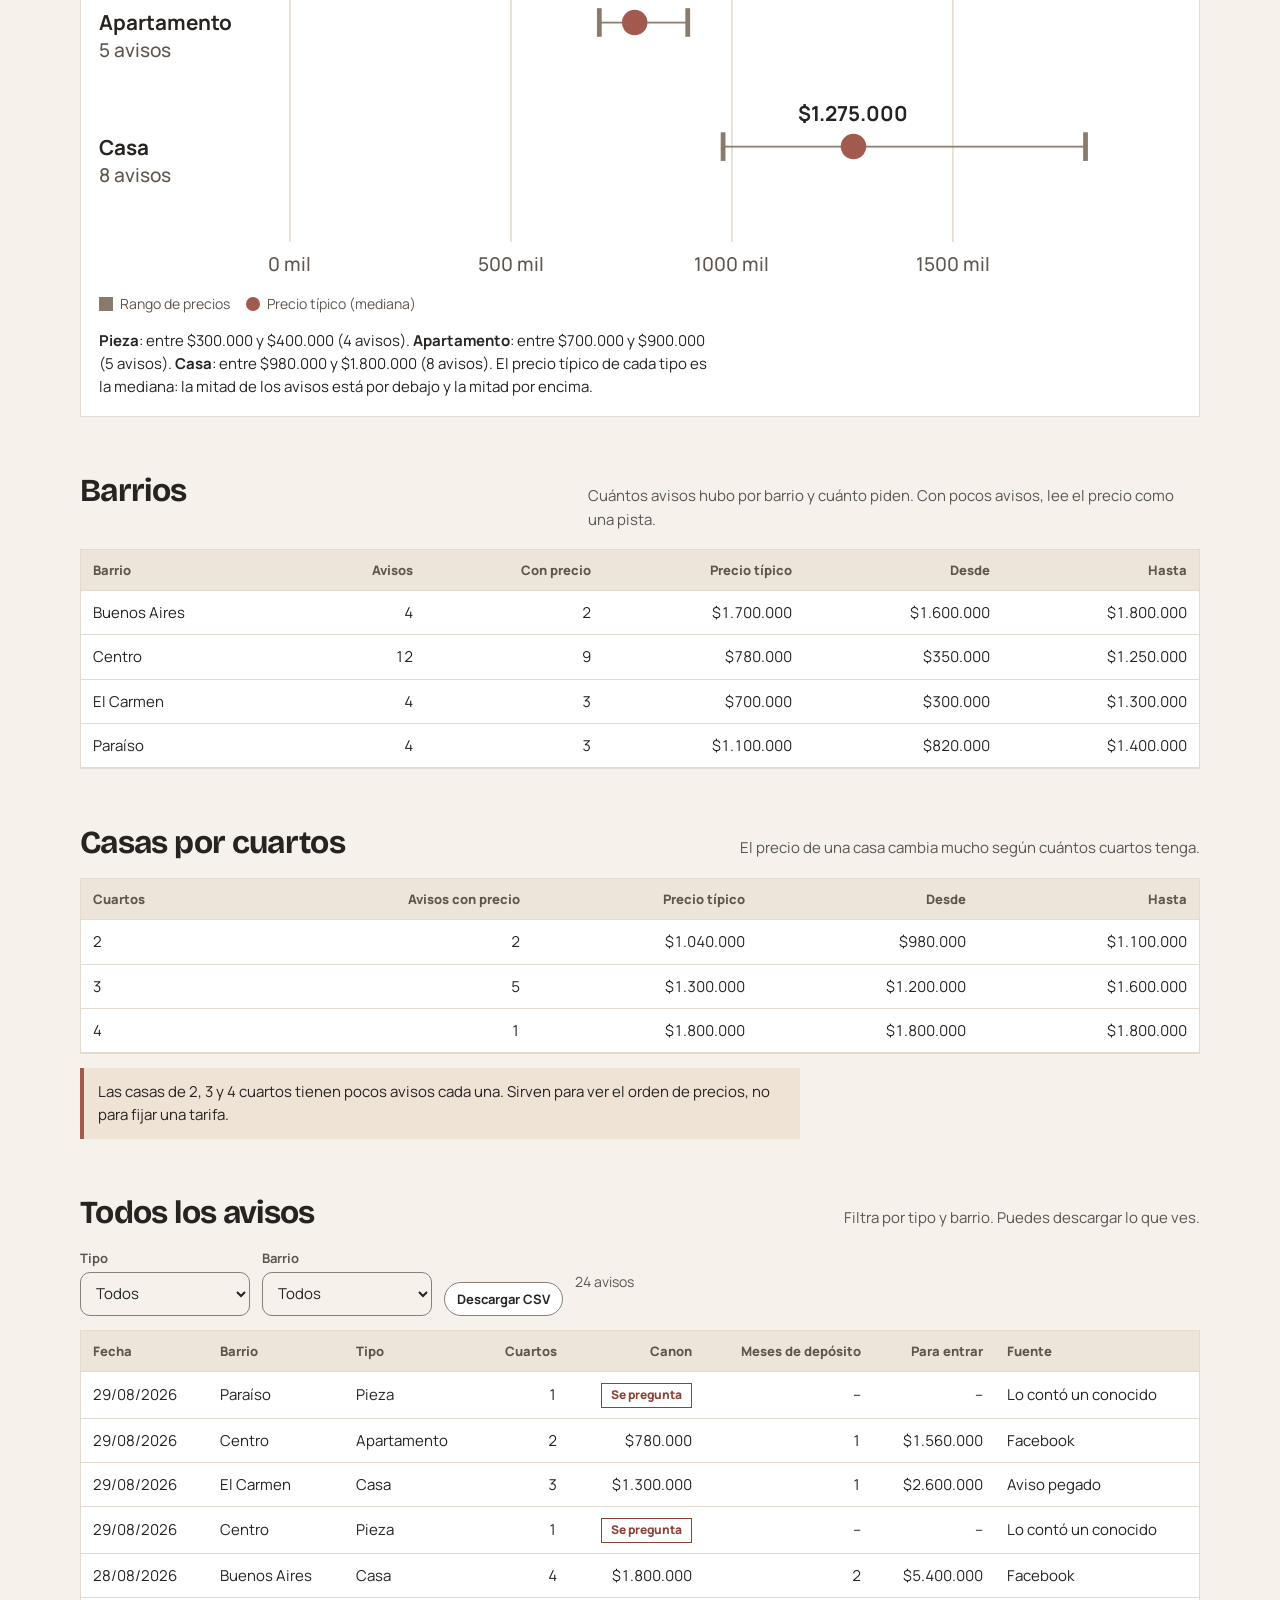
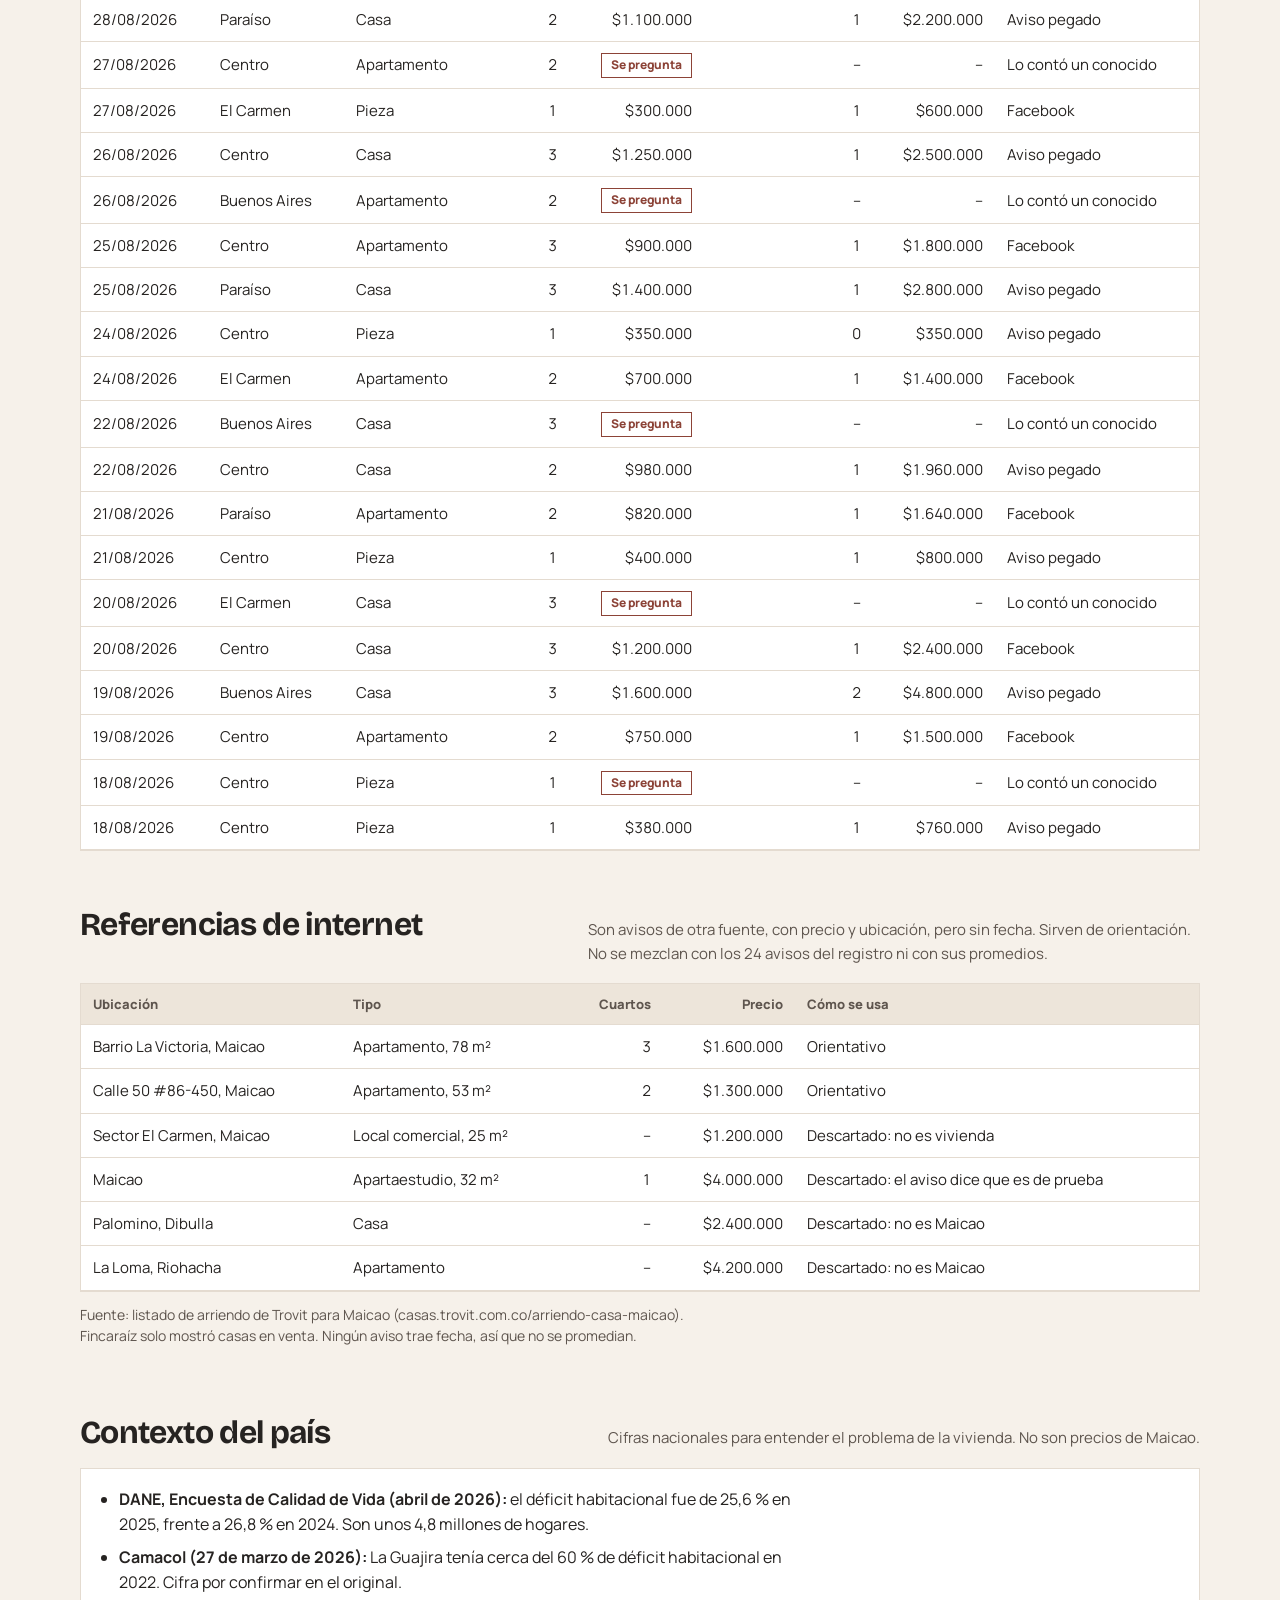
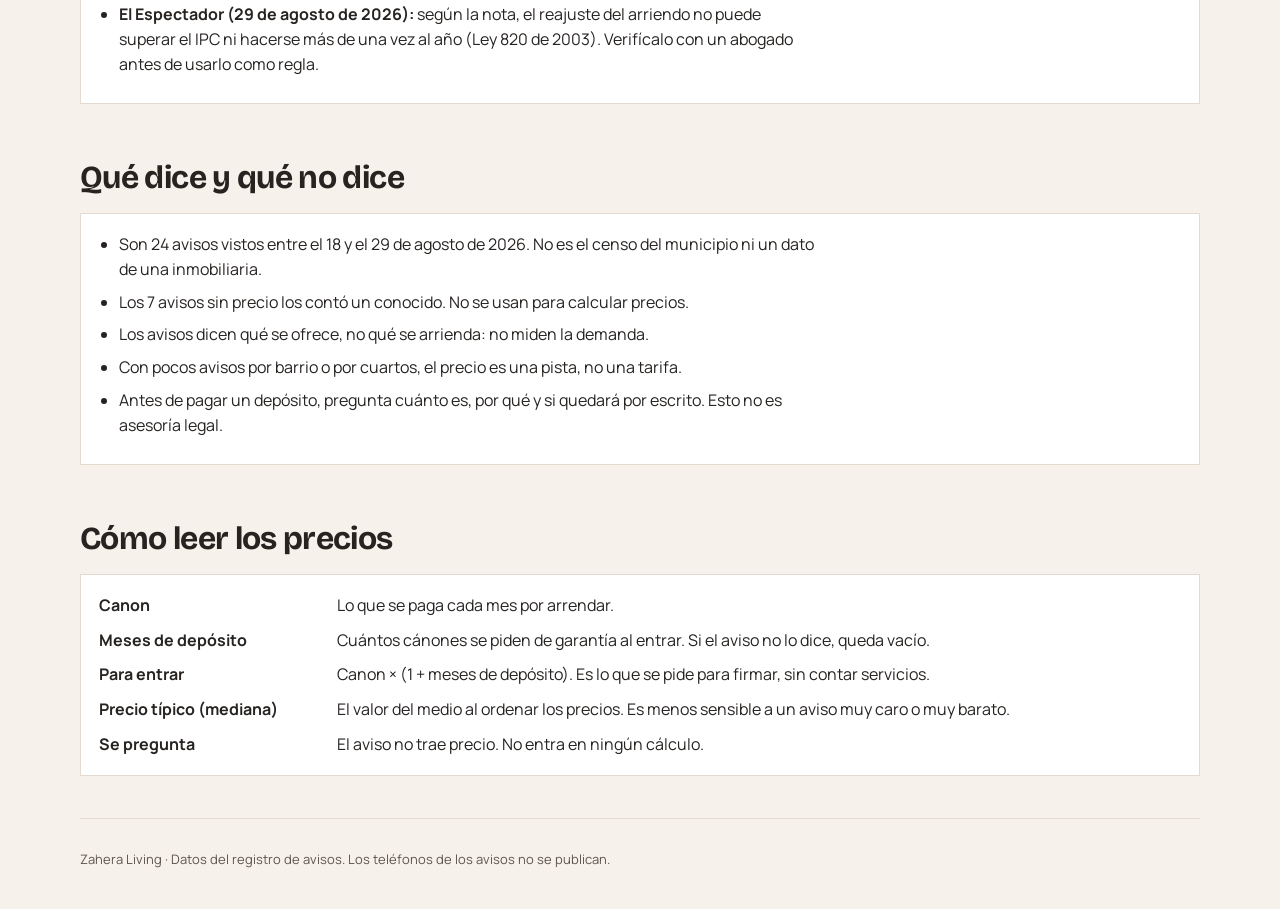
==== commit 98b0a6a8: "Add files via upload" ====
--- a/index.html
+++ b/index.html
@@ -7,7 +7,7 @@
 <link rel="preconnect" href="https://fonts.googleapis.com"/>
 <link rel="preconnect" href="https://fonts.gstatic.com" crossorigin/>
 <link rel="stylesheet" href="https://fonts.googleapis.com/css2?family=Bricolage+Grotesque:opsz,wght@12..96,700;12..96,800&family=Manrope:wght@500;600;700;800&display=swap"/>
-<link rel="stylesheet" href="zahera.css?v=1"/>
+<link rel="stylesheet" href="zahera.css?v=2"/>
 </head>
 <body>
 
@@ -52,6 +52,62 @@
   </div>
 </header>
 
+<section class="carrusel" aria-roledescription="carrusel" aria-label="Tipos de vivienda que recorrimos">
+  <figure class="diapo activa" aria-hidden="false">
+    <svg viewBox="0 0 1200 480" preserveAspectRatio="xMidYMid slice" aria-hidden="true">
+      <rect width="1200" height="480" fill="#EFE3D6"/>
+      <rect y="380" width="1200" height="100" fill="#CFC5BB"/>
+      <rect x="250" y="110" width="700" height="290" fill="#E4CFC8"/>
+      <rect x="250" y="95" width="700" height="22" fill="#262321"/>
+      <rect x="470" y="200" width="120" height="180" fill="#A35A4E"/>
+      <rect x="740" y="170" width="170" height="130" fill="#F6F1EA" stroke="#8A7F76" stroke-width="4"/>
+      <rect x="290" y="330" width="170" height="50" fill="#8A7A6C"/>
+      <rect x="275" y="310" width="200" height="22" fill="#5E554E"/>
+    </svg>
+    <img src="fotos/pieza.jpg" alt="Foto de una pieza" onerror="this.remove()"/>
+    <figcaption><span class="etiq">Pieza</span>Un solo cuarto. Es lo más barato de la lista.</figcaption>
+  </figure>
+  <figure class="diapo" aria-hidden="true">
+    <svg viewBox="0 0 1200 480" preserveAspectRatio="xMidYMid slice" aria-hidden="true">
+      <rect width="1200" height="480" fill="#EFE3D6"/>
+      <rect y="400" width="1200" height="80" fill="#CFC5BB"/>
+      <rect x="360" y="50" width="480" height="350" fill="#E4CFC8"/>
+      <g fill="#F6F1EA">
+        <rect x="400" y="90" width="80" height="70"/><rect x="520" y="90" width="80" height="70"/><rect x="640" y="90" width="80" height="70"/>
+        <rect x="400" y="200" width="80" height="70"/><rect x="520" y="200" width="80" height="70"/><rect x="640" y="200" width="80" height="70"/>
+      </g>
+      <rect x="400" y="170" width="320" height="12" fill="#A35A4E"/>
+      <rect x="400" y="280" width="320" height="12" fill="#A35A4E"/>
+      <rect x="555" y="320" width="90" height="130" fill="#262321"/>
+    </svg>
+    <img src="fotos/apartamento.jpg" alt="Foto de un apartamento" onerror="this.remove()"/>
+    <figcaption><span class="etiq">Apartamento</span>Varios cuartos en un edificio. Es el grupo del medio.</figcaption>
+  </figure>
+  <figure class="diapo" aria-hidden="true">
+    <svg viewBox="0 0 1200 480" preserveAspectRatio="xMidYMid slice" aria-hidden="true">
+      <rect width="1200" height="480" fill="#EFE3D6"/>
+      <rect y="400" width="1200" height="80" fill="#CFC5BB"/>
+      <rect x="150" y="250" width="14" height="150" fill="#8A7A6C"/>
+      <ellipse cx="157" cy="240" rx="80" ry="26" fill="#8A7A6C"/>
+      <rect x="330" y="200" width="540" height="200" fill="#E4CFC8"/>
+      <rect x="310" y="180" width="580" height="28" fill="#262321"/>
+      <rect x="390" y="250" width="130" height="110" fill="#F6F1EA"/>
+      <rect x="720" y="250" width="130" height="110" fill="#F6F1EA"/>
+      <rect x="590" y="260" width="90" height="140" fill="#A35A4E"/>
+      <rect x="310" y="390" width="580" height="30" fill="#8A7A6C"/>
+    </svg>
+    <img src="fotos/casa.jpg" alt="Foto de una casa" onerror="this.remove()"/>
+    <figcaption><span class="etiq">Casa</span>Casa con patio. Es la que más cambia de precio según los cuartos.</figcaption>
+  </figure>
+  <button class="flecha ant" type="button" aria-label="Diapositiva anterior">‹</button>
+  <button class="flecha sig" type="button" aria-label="Siguiente diapositiva">›</button>
+  <div class="puntos">
+    <button class="punto" type="button" aria-label="Ver pieza" aria-current="true"></button>
+    <button class="punto" type="button" aria-label="Ver apartamento" aria-current="false"></button>
+    <button class="punto" type="button" aria-label="Ver casa" aria-current="false"></button>
+  </div>
+</section>
+
 <div class="nav-pegada">
   <nav class="nav wrap" aria-label="Secciones">
     <a href="#precios">Precios</a>
@@ -320,5 +376,30 @@
   });
 })();
 </script>
+<script>
+(function () {
+  var car = document.querySelector('.carrusel');
+  if (!car) return;
+  var diapos = [].slice.call(car.querySelectorAll('.diapo'));
+  var puntos = [].slice.call(car.querySelectorAll('.punto'));
+  var i = 0, timer = null;
+  var reduce = window.matchMedia && window.matchMedia('(prefers-reduced-motion: reduce)').matches;
+  function ir(n) {
+    i = (n + diapos.length) % diapos.length;
+    diapos.forEach(function (d, k) { d.classList.toggle('activa', k === i); d.setAttribute('aria-hidden', k === i ? 'false' : 'true'); });
+    puntos.forEach(function (p, k) { p.setAttribute('aria-current', k === i ? 'true' : 'false'); });
+  }
+  function parar() { if (timer) { clearInterval(timer); timer = null; } }
+  function auto() { parar(); if (!reduce) timer = setInterval(function () { ir(i + 1); }, 6000); }
+  car.querySelector('.ant').addEventListener('click', function () { ir(i - 1); auto(); });
+  car.querySelector('.sig').addEventListener('click', function () { ir(i + 1); auto(); });
+  puntos.forEach(function (p, k) { p.addEventListener('click', function () { ir(k); auto(); }); });
+  car.addEventListener('mouseenter', parar);
+  car.addEventListener('mouseleave', auto);
+  car.addEventListener('focusin', parar);
+  car.addEventListener('focusout', auto);
+  ir(0); auto();
+})();
+</script>
 </body>
 </html>
--- a/zahera.css
+++ b/zahera.css
@@ -2,62 +2,62 @@
    y verde mar para los rangos. Cada color es un token; el tema oscuro los redefine. */
 :root {
   --ease: cubic-bezier(.2, .8, .2, 1);
-  --bg: #eef3ef;
+  --bg: #F6F1EA;
   --card: #ffffff;
-  --card-2: #e3ebe6;
-  --fg: #0e2a2f;
-  --ink2: #4d6266;
-  --ink-soft: #7c9196;
-  --rule: #d3dfda;
-  --brand: #0e2a2f;
-  --accent: #ff6a4d;
-  --accent-ink: #b8402a;
-  --sea: #1f8a7a;
-  --sand: #f7e9d2;
-  --warn: #7a5410;
-  --warn-soft: #f7e9d2;
-  --hero-bg: #0e2a2f;
-  --hero-fg: #eef3ef;
+  --card-2: #EDE5DA;
+  --fg: #262321;
+  --ink2: #5E554E;
+  --ink-soft: #8A7F76;
+  --rule: #E4DBD0;
+  --brand: #262321;
+  --accent: #A35A4E;
+  --accent-ink: #8C4337;
+  --sea: #8A7A6C;
+  --sand: #EFE3D6;
+  --warn: #6E5A3E;
+  --warn-soft: #EFE3D6;
+  --hero-bg: #1F1D1C;
+  --hero-fg: #F6F1EA;
   color-scheme: light;
 }
 @media (prefers-color-scheme: dark) {
   :root:not([data-theme="light"]) {
-    --bg: #0a1a1e;
-    --card: #10252a;
-    --card-2: #173238;
-    --fg: #e6f0ec;
-    --ink2: #a7bcb8;
-    --ink-soft: #7c9196;
-    --rule: #22393e;
-    --brand: #e6f0ec;
-    --accent: #ff8a70;
-    --accent-ink: #ffb09c;
-    --sea: #52c7b4;
-    --sand: #2b2a1e;
-    --warn: #f0cc85;
-    --warn-soft: #2b2a1e;
-    --hero-bg: #061316;
-    --hero-fg: #e6f0ec;
+    --bg: #171513;
+    --card: #221F1C;
+    --card-2: #2C2825;
+    --fg: #F6F1EA;
+    --ink2: #CFC5BB;
+    --ink-soft: #8A7F76;
+    --rule: #3A3430;
+    --brand: #F6F1EA;
+    --accent: #E0A090;
+    --accent-ink: #E4CFC8;
+    --sea: #CFC5BB;
+    --sand: #2E2A24;
+    --warn: #E4CFC8;
+    --warn-soft: #2E2A24;
+    --hero-bg: #1F1D1C;
+    --hero-fg: #F6F1EA;
     color-scheme: dark;
   }
 }
 :root[data-theme="dark"] {
-  --bg: #0a1a1e;
-  --card: #10252a;
-  --card-2: #173238;
-  --fg: #e6f0ec;
-  --ink2: #a7bcb8;
-  --ink-soft: #7c9196;
-  --rule: #22393e;
-  --brand: #e6f0ec;
-  --accent: #ff8a70;
-  --accent-ink: #ffb09c;
-  --sea: #52c7b4;
-  --sand: #2b2a1e;
-  --warn: #f0cc85;
-  --warn-soft: #2b2a1e;
-  --hero-bg: #061316;
-  --hero-fg: #e6f0ec;
+  --bg: #171513;
+  --card: #221F1C;
+  --card-2: #2C2825;
+  --fg: #F6F1EA;
+  --ink2: #CFC5BB;
+  --ink-soft: #8A7F76;
+  --rule: #3A3430;
+  --brand: #F6F1EA;
+  --accent: #E0A090;
+  --accent-ink: #E4CFC8;
+  --sea: #CFC5BB;
+  --sand: #2E2A24;
+  --warn: #E4CFC8;
+  --warn-soft: #2E2A24;
+  --hero-bg: #1F1D1C;
+  --hero-fg: #F6F1EA;
   color-scheme: dark;
 }
 
@@ -90,15 +90,15 @@
 .hero { background: var(--hero-bg); color: var(--hero-fg); margin-inline: -16px; padding: 56px 16px 64px; }
 .hero .wrap { display: grid; grid-template-columns: minmax(0, 1.08fr) minmax(0, .92fr); gap: 44px; align-items: start; }
 @media (max-width: 900px) { .hero .wrap { grid-template-columns: 1fr; gap: 32px; } }
-.hero .kicker { color: #ffb09c; }
+.hero .kicker { color: #E4CFC8; }
 .hero h1 { font-size: clamp(40px, 6.4vw, 72px); font-weight: 800; color: var(--hero-fg); }
-.hero h1 em { font-style: normal; color: #ff8a70; }
-.hero .lead { font-size: 18px; color: #b9cdc8; margin-top: 20px; max-width: 46ch; }
-.hero .estado { display: inline-block; margin-top: 18px; font-size: 13px; font-weight: 700; padding: 6px 12px; border: 1px solid #3b5a5f; color: #b9cdc8; }
+.hero h1 em { font-style: normal; color: #E0A090; }
+.hero .lead { font-size: 18px; color: #CFC5BB; margin-top: 20px; max-width: 46ch; }
+.hero .estado { display: inline-block; margin-top: 18px; font-size: 13px; font-weight: 700; padding: 6px 12px; border: 1px solid #4A443F; color: #CFC5BB; }
 .hero .acciones { display: flex; flex-wrap: wrap; gap: 10px; margin: 26px 0 0; }
-.hero .btn { border-color: #3b5a5f; }
-.hero .btn.primario { background: var(--accent); border-color: var(--accent); color: #0e2a2f; }
-.hero .btn.primario:hover { background: #ff8569; }
+.hero .btn { border-color: #4A443F; }
+.hero .btn.primario { background: var(--accent); border-color: var(--accent); color: #F6F1EA; }
+.hero .btn.primario:hover { background: #8C4337; border-color: #8C4337; }
 .hero .btn:not(.primario) { background: transparent; color: var(--hero-fg); }
 
 /* Calculadora: tarjeta blanca que sube sobre la banda */
@@ -220,3 +220,19 @@
 @media (prefers-reduced-motion: reduce) {
   *, *::before, *::after { animation: none !important; transition: none !important; }
 }
+
+/* Carrusel de tipos de vivienda (ilustraciones; si hay fotos en fotos/, se muestran encima) */
+.carrusel { position: relative; margin-inline: -16px; background: var(--hero-bg); overflow: hidden; height: clamp(260px, 42vw, 480px); }
+.diapo { position: absolute; inset: 0; margin: 0; opacity: 0; transition: opacity .8s var(--ease); }
+.diapo.activa { opacity: 1; }
+.diapo svg, .diapo img { position: absolute; inset: 0; width: 100%; height: 100%; object-fit: cover; display: block; }
+.diapo figcaption { position: absolute; top: 20px; left: max(16px, calc(50% - 600px)); max-width: min(460px, calc(100% - 96px)); padding: 14px 18px; background: rgba(31, 29, 28, .9); color: #F6F1EA; font-size: clamp(15px, 1.5vw, 18px); line-height: 1.4; }
+.etiq { display: inline-block; font-weight: 800; font-size: 13px; padding: 4px 10px; background: #A35A4E; color: #F6F1EA; margin-right: 10px; vertical-align: 2px; }
+.flecha { position: absolute; top: 50%; transform: translateY(-50%); width: 44px; height: 44px; border-radius: 50%; border: 1px solid rgba(246, 241, 234, .55); background: rgba(31, 29, 28, .45); color: #F6F1EA; font-size: 26px; line-height: 1; cursor: pointer; z-index: 2; }
+.flecha:hover { background: rgba(31, 29, 28, .8); }
+.flecha.ant { left: 14px; } .flecha.sig { right: 14px; }
+.puntos { position: absolute; top: 16px; right: 18px; display: flex; gap: 8px; z-index: 2; }
+.punto { width: 12px; height: 12px; border-radius: 50%; border: 1px solid #F6F1EA; background: transparent; padding: 0; cursor: pointer; }
+.punto[aria-current="true"] { background: #F6F1EA; }
+@media (max-width: 600px) { .flecha { width: 38px; height: 38px; } .flecha.ant { left: 8px; } .flecha.sig { right: 8px; } }
+@media (prefers-reduced-motion: reduce) { .diapo { transition: none; } }
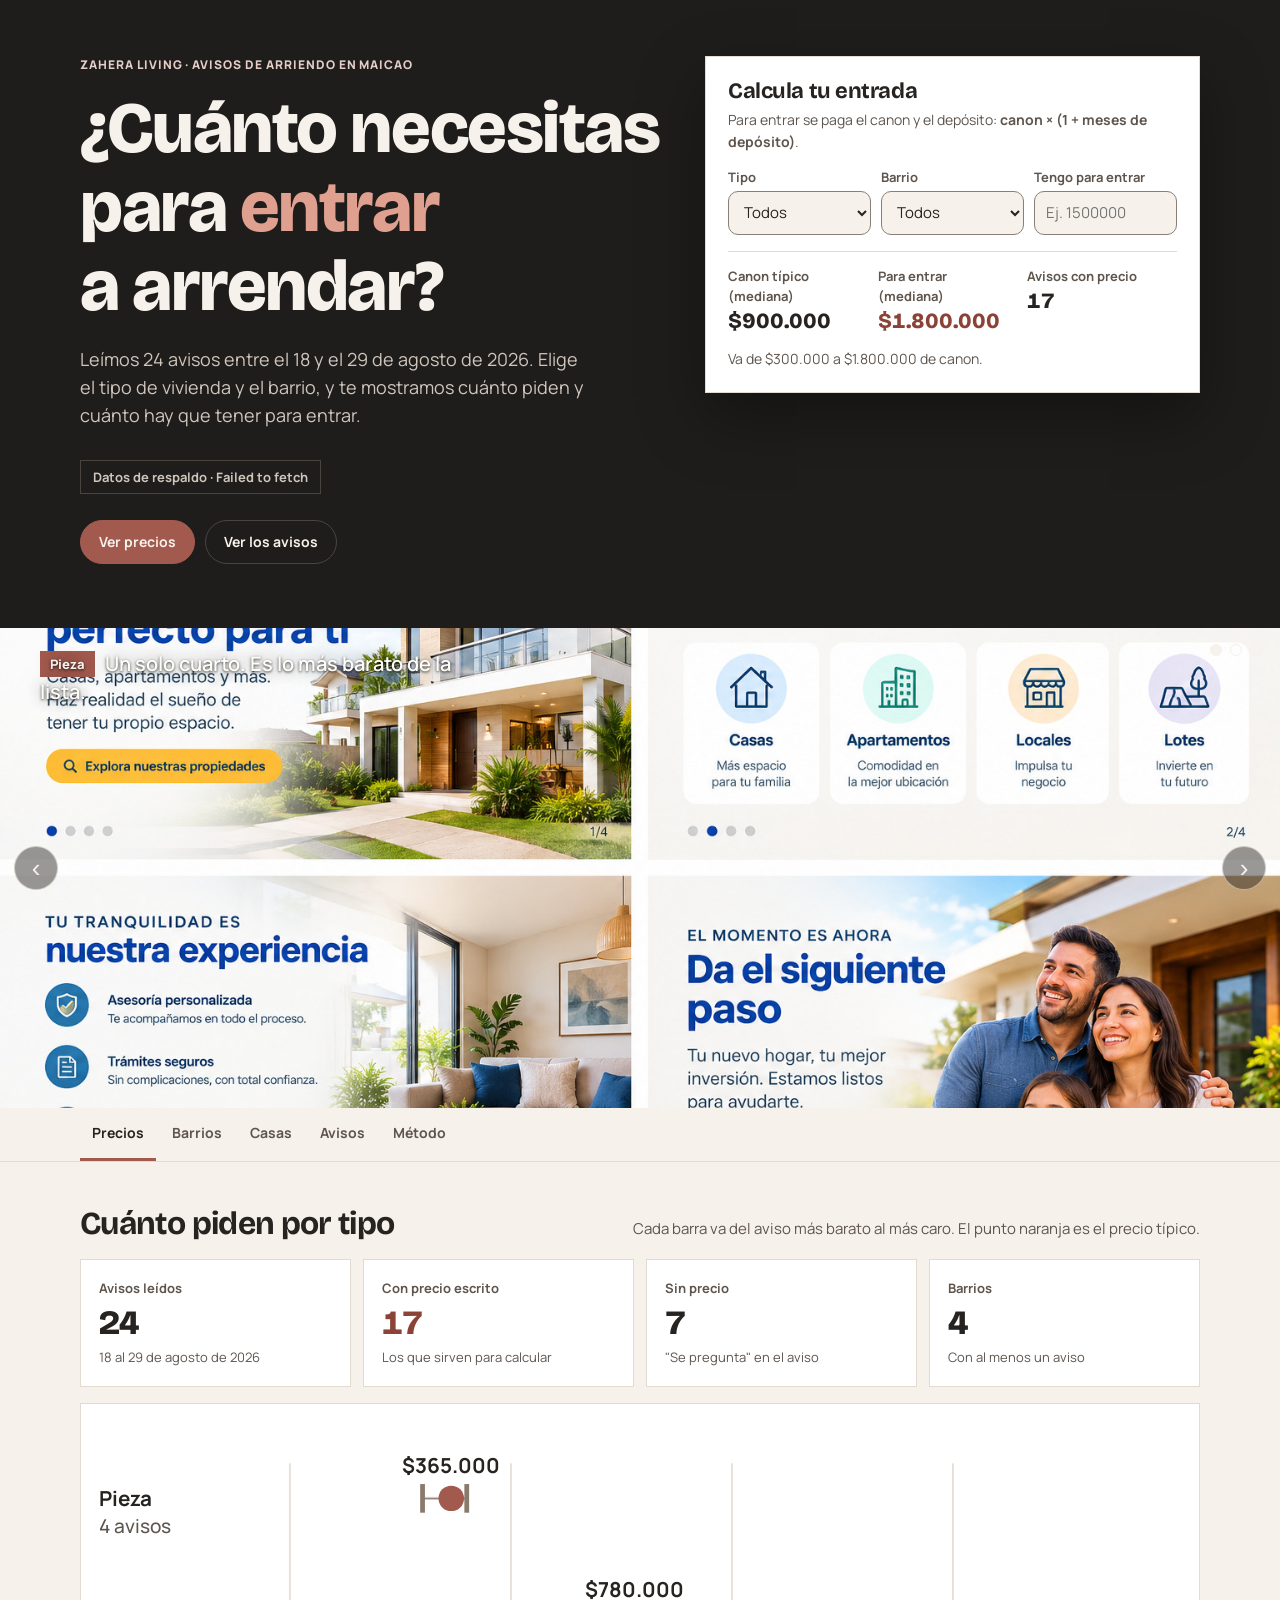
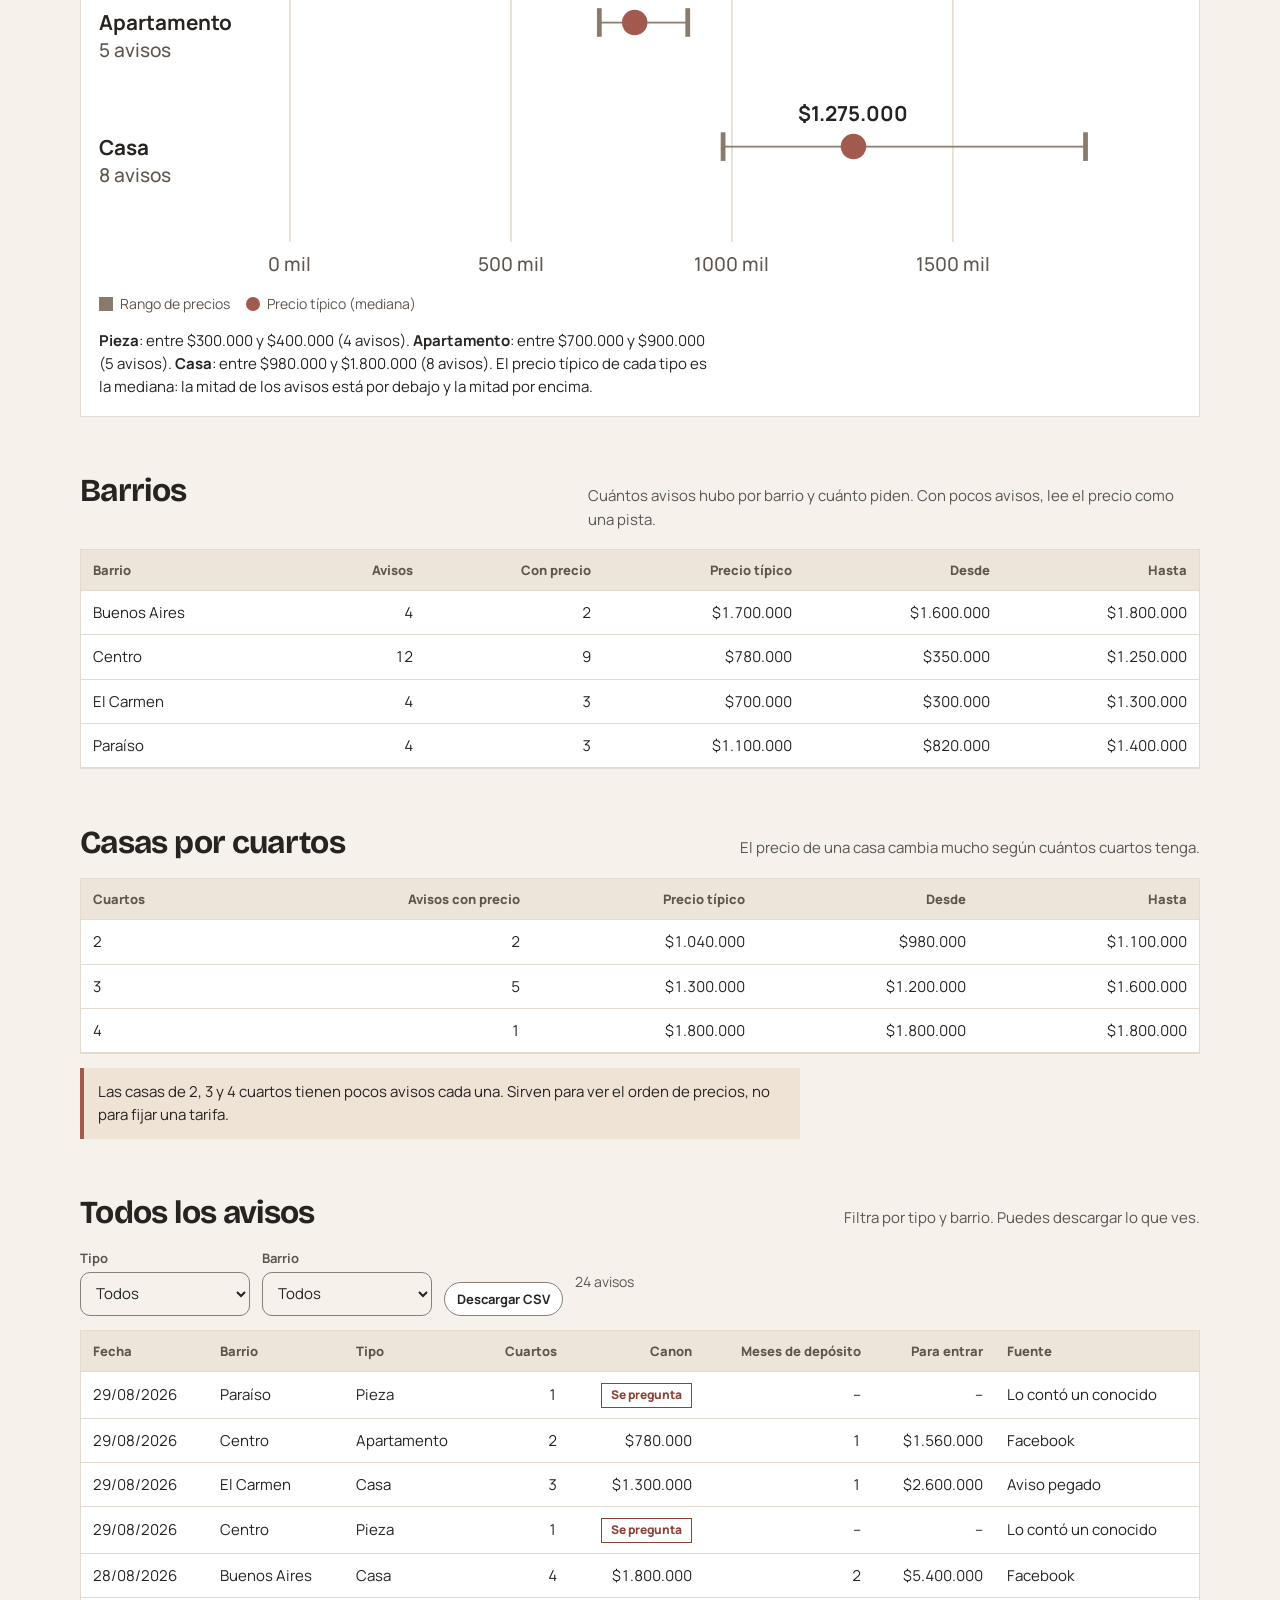
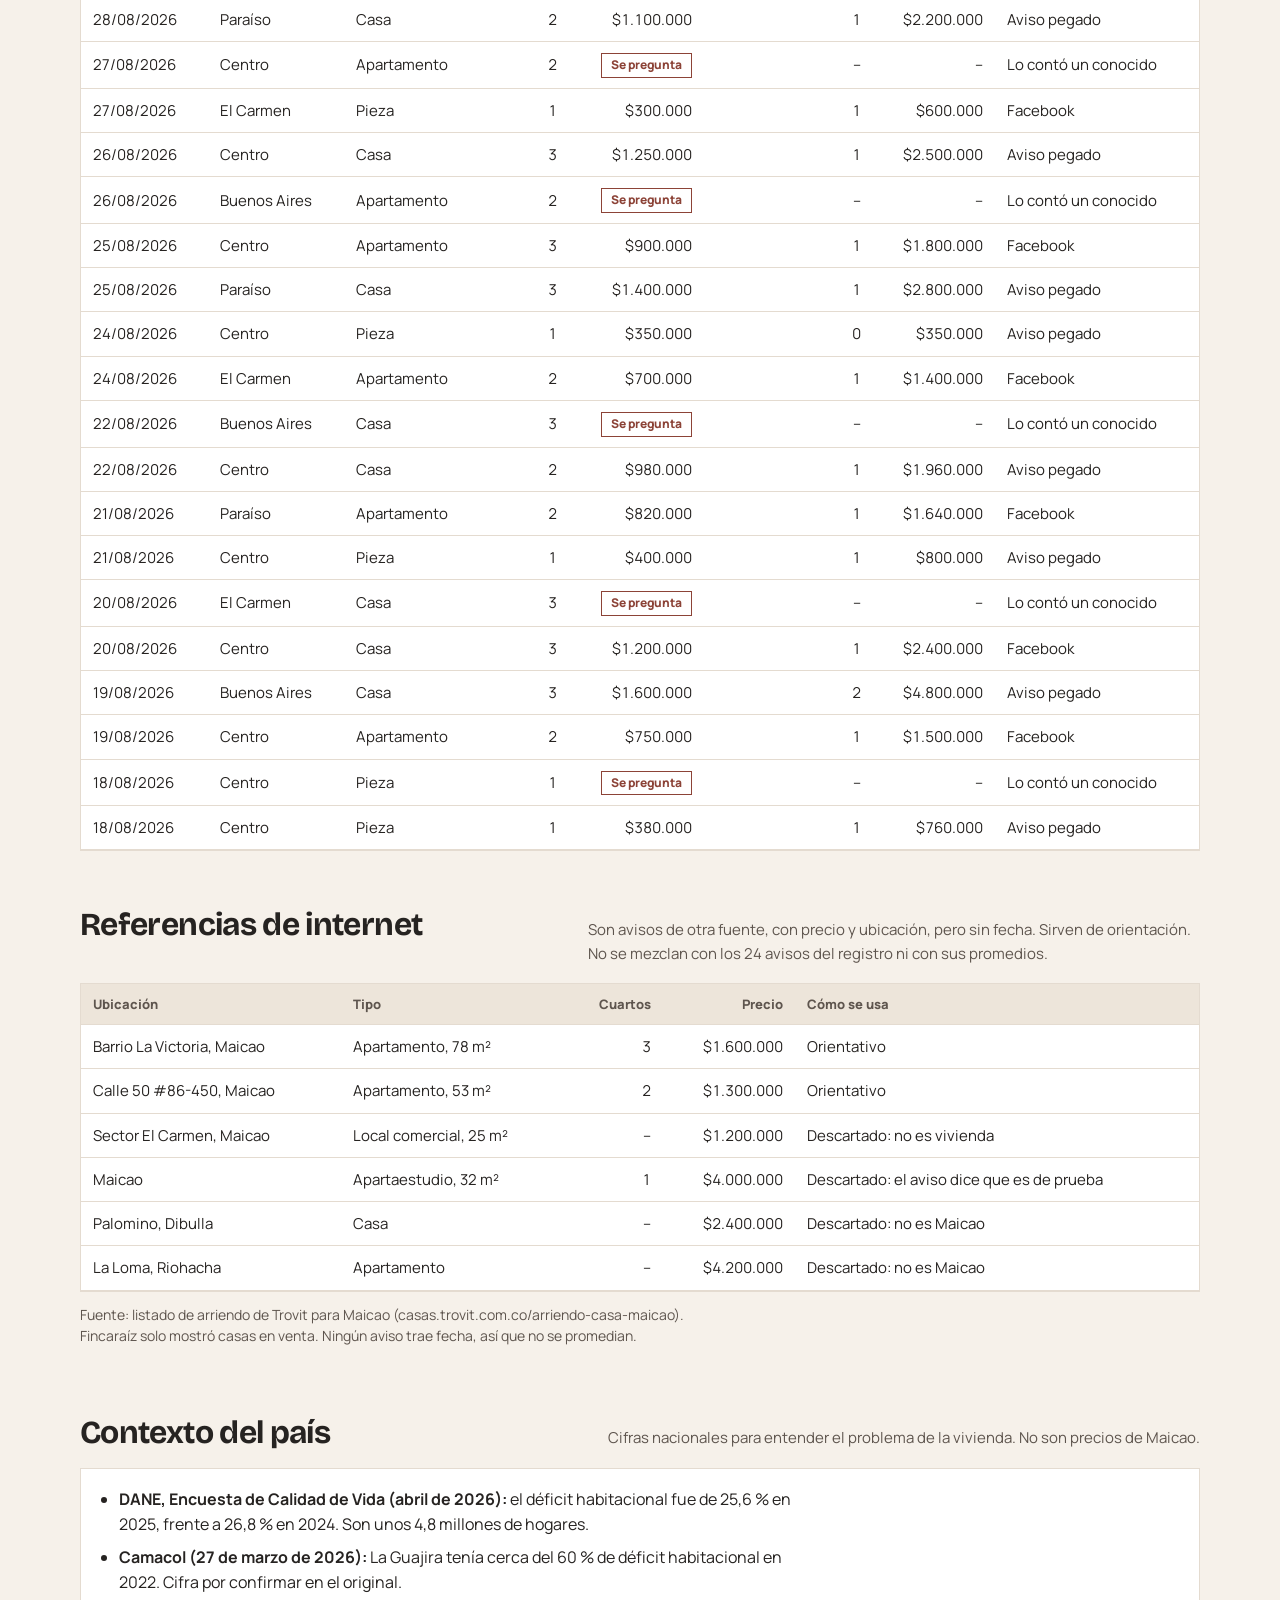
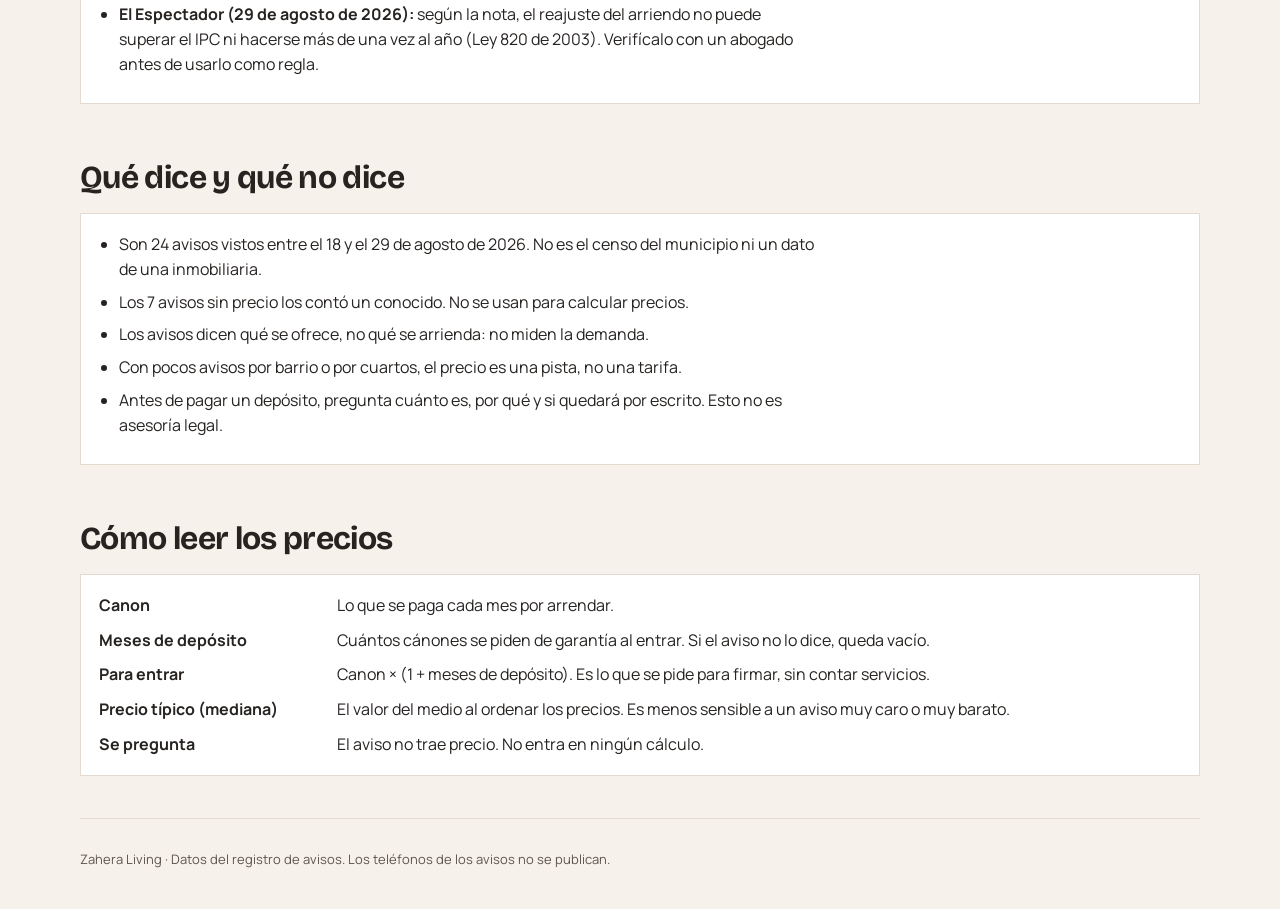
==== commit e338f413: "Add files via upload" ====
--- a/index.html
+++ b/index.html
@@ -7,7 +7,7 @@
 <link rel="preconnect" href="https://fonts.googleapis.com"/>
 <link rel="preconnect" href="https://fonts.gstatic.com" crossorigin/>
 <link rel="stylesheet" href="https://fonts.googleapis.com/css2?family=Bricolage+Grotesque:opsz,wght@12..96,700;12..96,800&family=Manrope:wght@500;600;700;800&display=swap"/>
-<link rel="stylesheet" href="zahera.css?v=2"/>
+<link rel="stylesheet" href="zahera.css?v=3"/>
 </head>
 <body>
 
--- a/zahera.css
+++ b/zahera.css
@@ -226,7 +226,7 @@
 .diapo { position: absolute; inset: 0; margin: 0; opacity: 0; transition: opacity .8s var(--ease); }
 .diapo.activa { opacity: 1; }
 .diapo svg, .diapo img { position: absolute; inset: 0; width: 100%; height: 100%; object-fit: cover; display: block; }
-.diapo figcaption { position: absolute; top: 20px; left: max(16px, calc(50% - 600px)); max-width: min(460px, calc(100% - 96px)); padding: 14px 18px; background: rgba(31, 29, 28, .9); color: #F6F1EA; font-size: clamp(15px, 1.5vw, 18px); line-height: 1.4; }
+.diapo figcaption { position: absolute; top: 22px; left: max(16px, calc(50% - 600px)); max-width: min(460px, calc(100% - 96px)); padding: 0; background: none; color: #FFFDF8; font-size: clamp(16px, 1.6vw, 20px); line-height: 1.4; font-weight: 600; text-shadow: 0 1px 3px rgba(0, 0, 0, .75), 0 0 18px rgba(0, 0, 0, .45); }
 .etiq { display: inline-block; font-weight: 800; font-size: 13px; padding: 4px 10px; background: #A35A4E; color: #F6F1EA; margin-right: 10px; vertical-align: 2px; }
 .flecha { position: absolute; top: 50%; transform: translateY(-50%); width: 44px; height: 44px; border-radius: 50%; border: 1px solid rgba(246, 241, 234, .55); background: rgba(31, 29, 28, .45); color: #F6F1EA; font-size: 26px; line-height: 1; cursor: pointer; z-index: 2; }
 .flecha:hover { background: rgba(31, 29, 28, .8); }
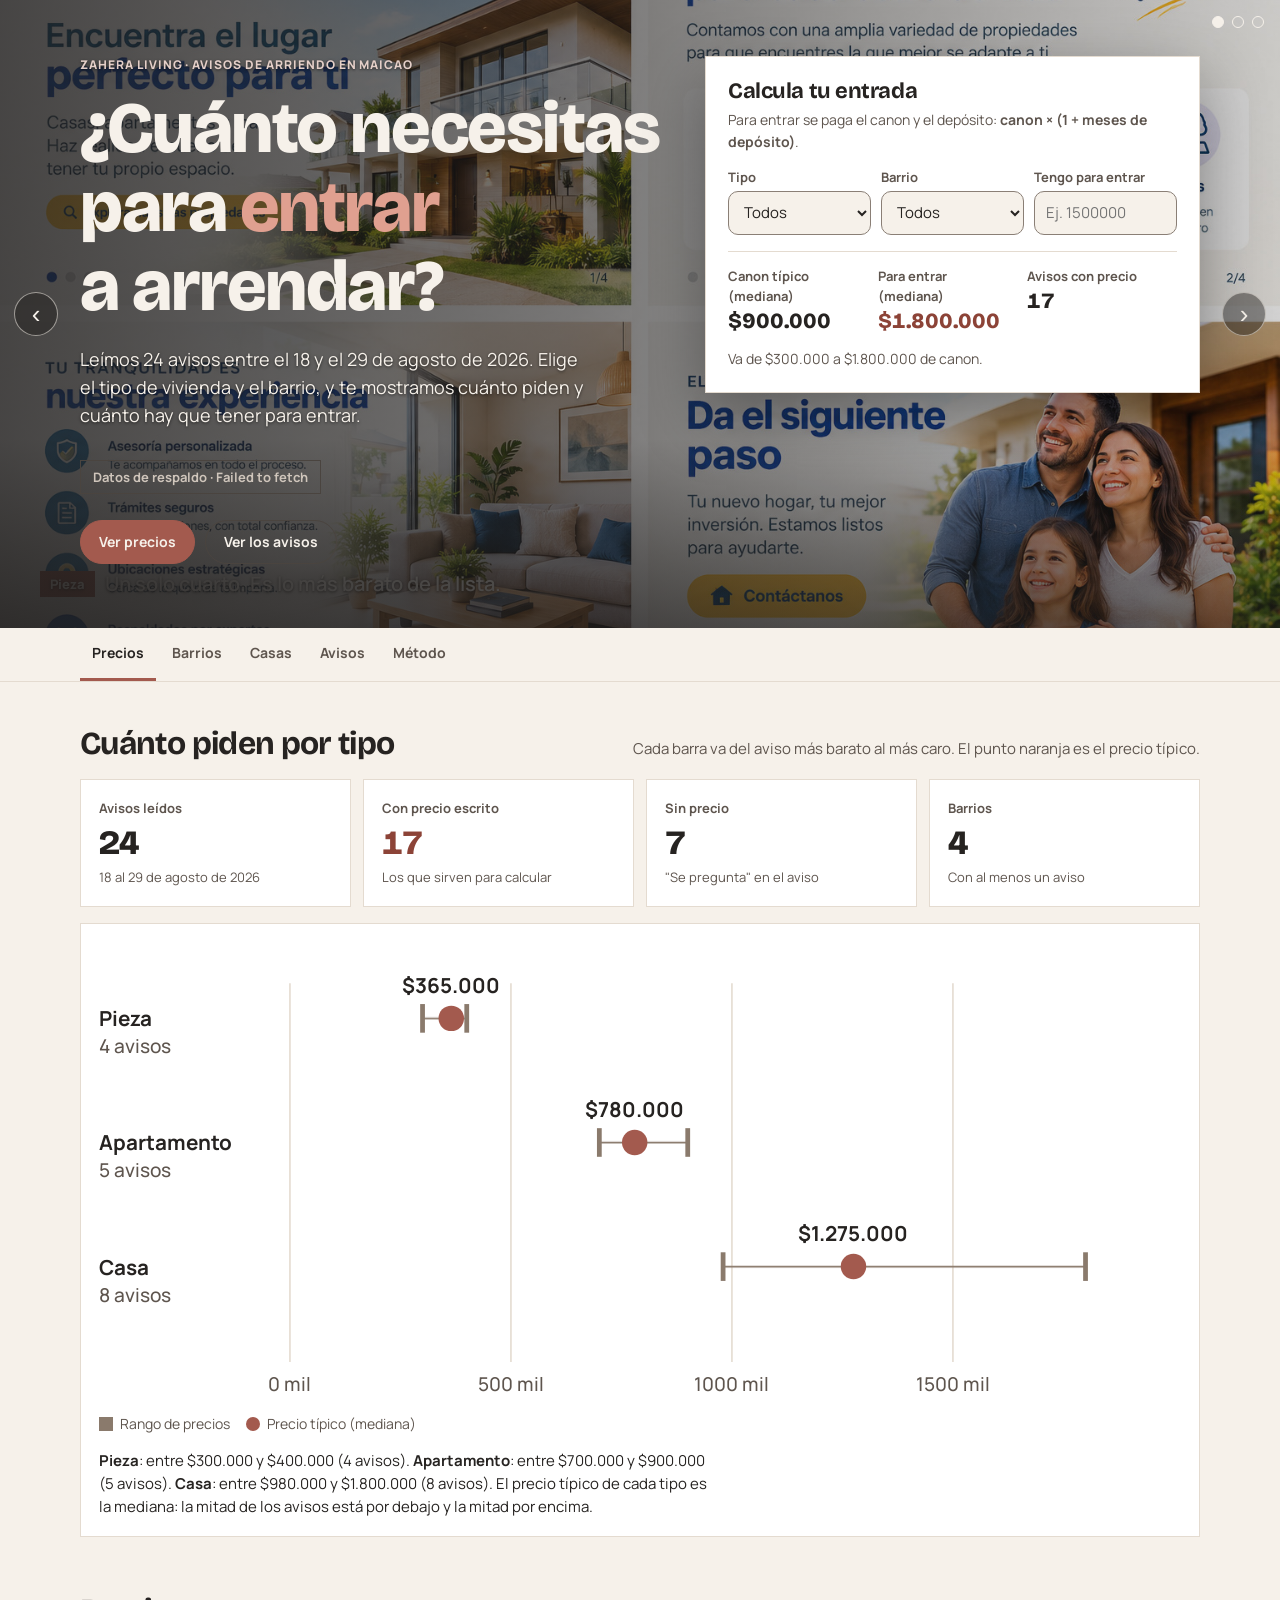
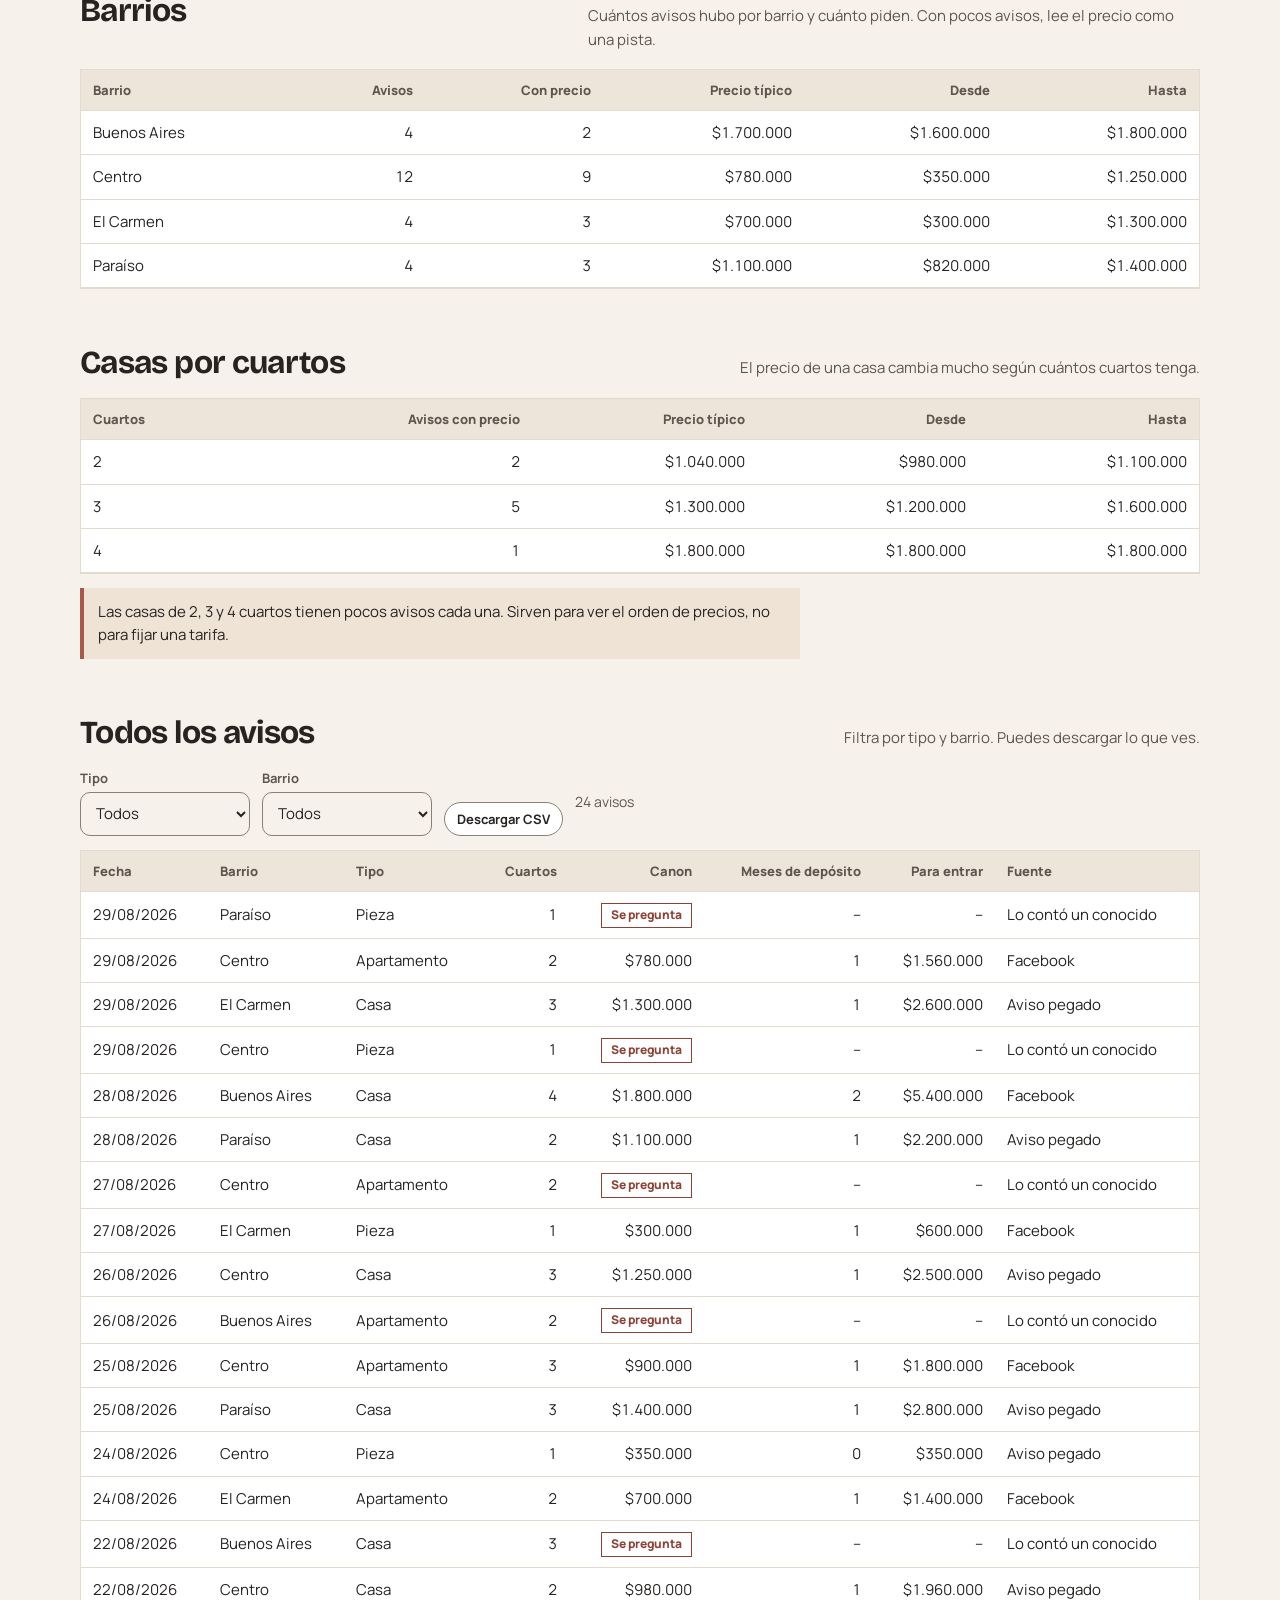
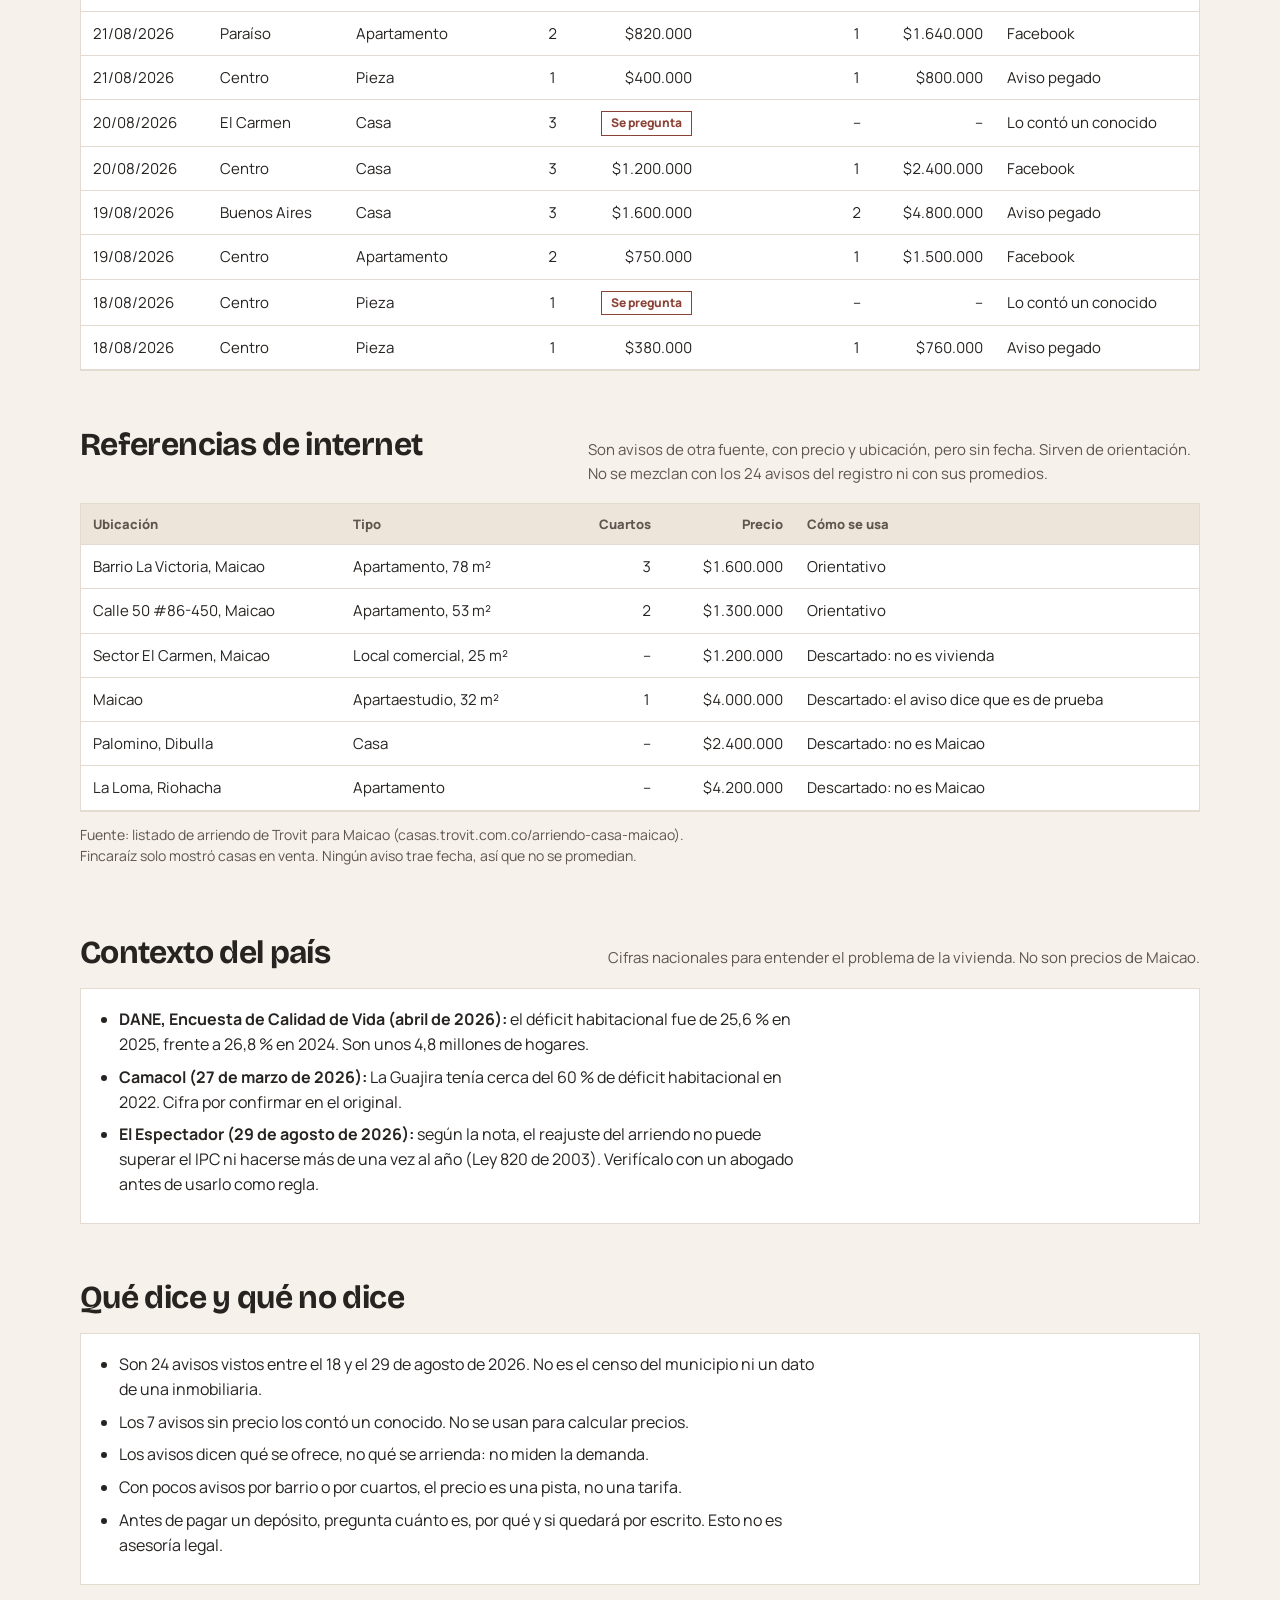
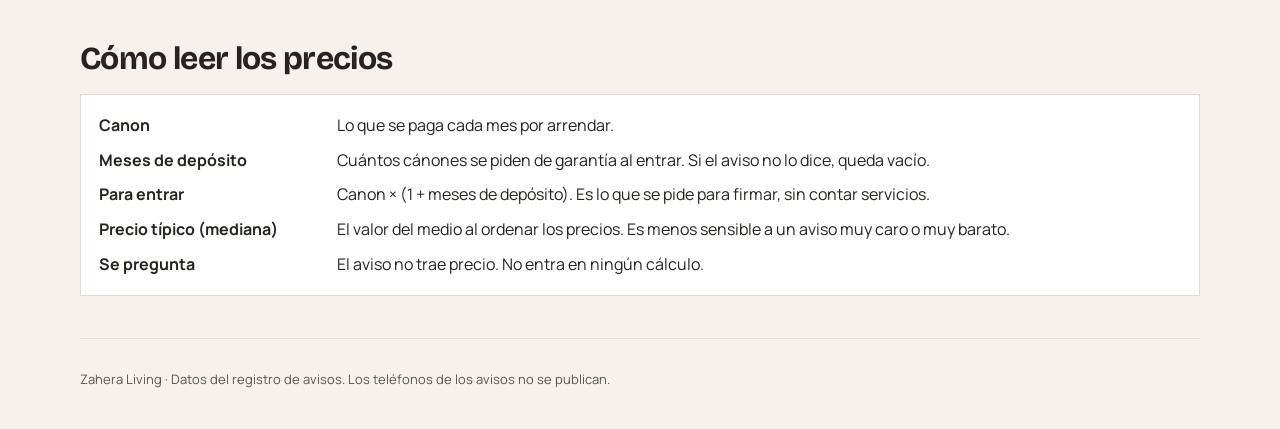
==== commit d0d7d9f6: "Add files via upload" ====
--- a/index.html
+++ b/index.html
@@ -8,49 +8,21 @@
 <link rel="preconnect" href="https://fonts.gstatic.com" crossorigin/>
 <link rel="stylesheet" href="https://fonts.googleapis.com/css2?family=Bricolage+Grotesque:opsz,wght@12..96,700;12..96,800&family=Manrope:wght@500;600;700;800&display=swap"/>
 <link rel="stylesheet" href="zahera.css?v=3"/>
+<style>
+/* Carrusel como fondo del encabezado: fotos detrás del título y la calculadora */
+.hero { position: relative; overflow: hidden; isolation: isolate; background: #1F1D1C; }
+.hero .carrusel { position: absolute !important; inset: 0 !important; height: auto !important; margin: 0 !important; z-index: 0; background: none !important; }
+.hero .carrusel::after { content: ""; position: absolute; inset: 0; pointer-events: none; background: linear-gradient(90deg, rgba(31,29,28,.82) 0%, rgba(31,29,28,.6) 45%, rgba(31,29,28,.2) 100%), linear-gradient(0deg, rgba(31,29,28,.6) 0%, rgba(31,29,28,0) 30%); }
+.hero .lead { color: #F6F1EA !important; text-shadow: 0 1px 3px rgba(0,0,0,.6); }
+.hero .kicker { text-shadow: 0 1px 3px rgba(0,0,0,.6); }
+.hero .wrap { position: relative; z-index: 2; }
+.hero .diapo figcaption { top: auto !important; bottom: 30px !important; left: max(16px, calc(50% - 600px)) !important; max-width: min(520px, calc(100% - 96px)) !important; padding: 0 !important; background: none !important; color: #FFFDF8 !important; font-weight: 600 !important; text-shadow: 0 1px 3px rgba(0,0,0,.75), 0 0 18px rgba(0,0,0,.45) !important; }
+.hero .puntos { top: 16px; right: 16px; }
+</style>
 </head>
 <body>
 
 <header class="hero">
-  <div class="wrap">
-    <div>
-      <p class="kicker">Zahera Living · Avisos de arriendo en Maicao</p>
-      <h1>¿Cuánto necesitas para <em>entrar</em> a arrendar?</h1>
-      <p class="lead">Leímos 24 avisos entre el 18 y el 29 de agosto de 2026. Elige el tipo de vivienda y el barrio, y te mostramos cuánto piden y cuánto hay que tener para entrar.</p>
-      <span class="estado" id="estado" role="status">Cargando datos…</span>
-      <div class="acciones">
-        <a class="btn primario" href="#precios">Ver precios</a>
-        <a class="btn" href="#tabla">Ver los avisos</a>
-      </div>
-    </div>
-
-    <section class="calc" id="calculadora" aria-labelledby="t-calc">
-      <h2 id="t-calc">Calcula tu entrada</h2>
-      <p class="nota">Para entrar se paga el canon y el depósito: <strong>canon × (1 + meses de depósito)</strong>.</p>
-      <div class="calc-controles">
-        <label>Tipo
-          <select id="c-tipo"></select>
-        </label>
-        <label>Barrio
-          <select id="c-barrio"></select>
-        </label>
-        <label>Tengo para entrar
-          <input type="number" id="c-presupuesto" min="0" step="50000" inputmode="numeric" placeholder="Ej. 1500000"/>
-        </label>
-      </div>
-      <div class="resultado" aria-live="polite">
-        <div><div class="lbl">Canon típico (mediana)</div><div class="val" id="r-canon">–</div></div>
-        <div><div class="lbl">Para entrar (mediana)</div><div class="val acento" id="r-entrar">–</div></div>
-        <div><div class="lbl">Avisos con precio</div><div class="val" id="r-n">–</div></div>
-      </div>
-      <p class="small muted" id="r-rango" style="margin:10px 0 0"></p>
-      <div class="presupuesto" id="presupuesto" hidden>
-        <h3 id="p-titulo"></h3>
-        <ul class="lista" id="p-lista"></ul>
-      </div>
-    </section>
-  </div>
-</header>
 
 <section class="carrusel" aria-roledescription="carrusel" aria-label="Tipos de vivienda que recorrimos">
   <figure class="diapo activa" aria-hidden="false">
@@ -107,6 +79,46 @@
     <button class="punto" type="button" aria-label="Ver casa" aria-current="false"></button>
   </div>
 </section>
+  <div class="wrap">
+    <div>
+      <p class="kicker">Zahera Living · Avisos de arriendo en Maicao</p>
+      <h1>¿Cuánto necesitas para <em>entrar</em> a arrendar?</h1>
+      <p class="lead">Leímos 24 avisos entre el 18 y el 29 de agosto de 2026. Elige el tipo de vivienda y el barrio, y te mostramos cuánto piden y cuánto hay que tener para entrar.</p>
+      <span class="estado" id="estado" role="status">Cargando datos…</span>
+      <div class="acciones">
+        <a class="btn primario" href="#precios">Ver precios</a>
+        <a class="btn" href="#tabla">Ver los avisos</a>
+      </div>
+    </div>
+
+    <section class="calc" id="calculadora" aria-labelledby="t-calc">
+      <h2 id="t-calc">Calcula tu entrada</h2>
+      <p class="nota">Para entrar se paga el canon y el depósito: <strong>canon × (1 + meses de depósito)</strong>.</p>
+      <div class="calc-controles">
+        <label>Tipo
+          <select id="c-tipo"></select>
+        </label>
+        <label>Barrio
+          <select id="c-barrio"></select>
+        </label>
+        <label>Tengo para entrar
+          <input type="number" id="c-presupuesto" min="0" step="50000" inputmode="numeric" placeholder="Ej. 1500000"/>
+        </label>
+      </div>
+      <div class="resultado" aria-live="polite">
+        <div><div class="lbl">Canon típico (mediana)</div><div class="val" id="r-canon">–</div></div>
+        <div><div class="lbl">Para entrar (mediana)</div><div class="val acento" id="r-entrar">–</div></div>
+        <div><div class="lbl">Avisos con precio</div><div class="val" id="r-n">–</div></div>
+      </div>
+      <p class="small muted" id="r-rango" style="margin:10px 0 0"></p>
+      <div class="presupuesto" id="presupuesto" hidden>
+        <h3 id="p-titulo"></h3>
+        <ul class="lista" id="p-lista"></ul>
+      </div>
+    </section>
+  </div>
+</header>
+
 
 <div class="nav-pegada">
   <nav class="nav wrap" aria-label="Secciones">
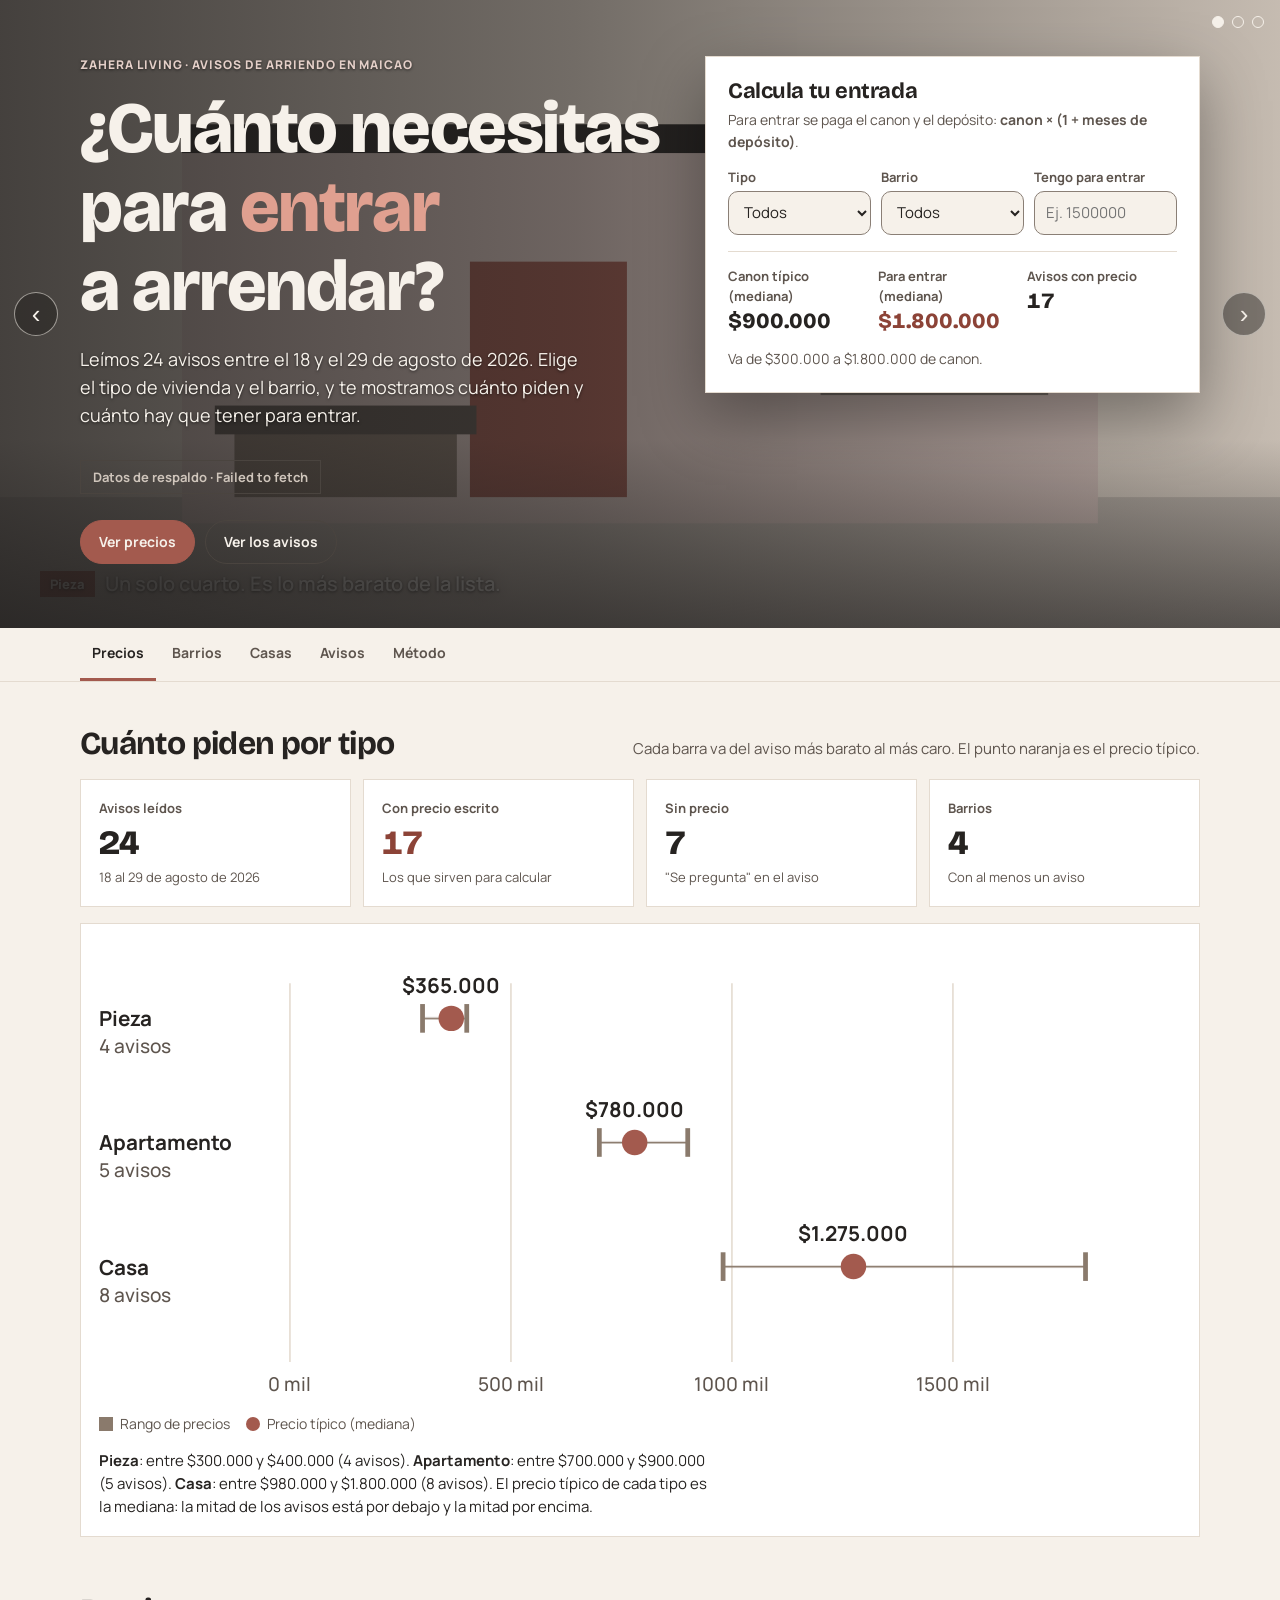
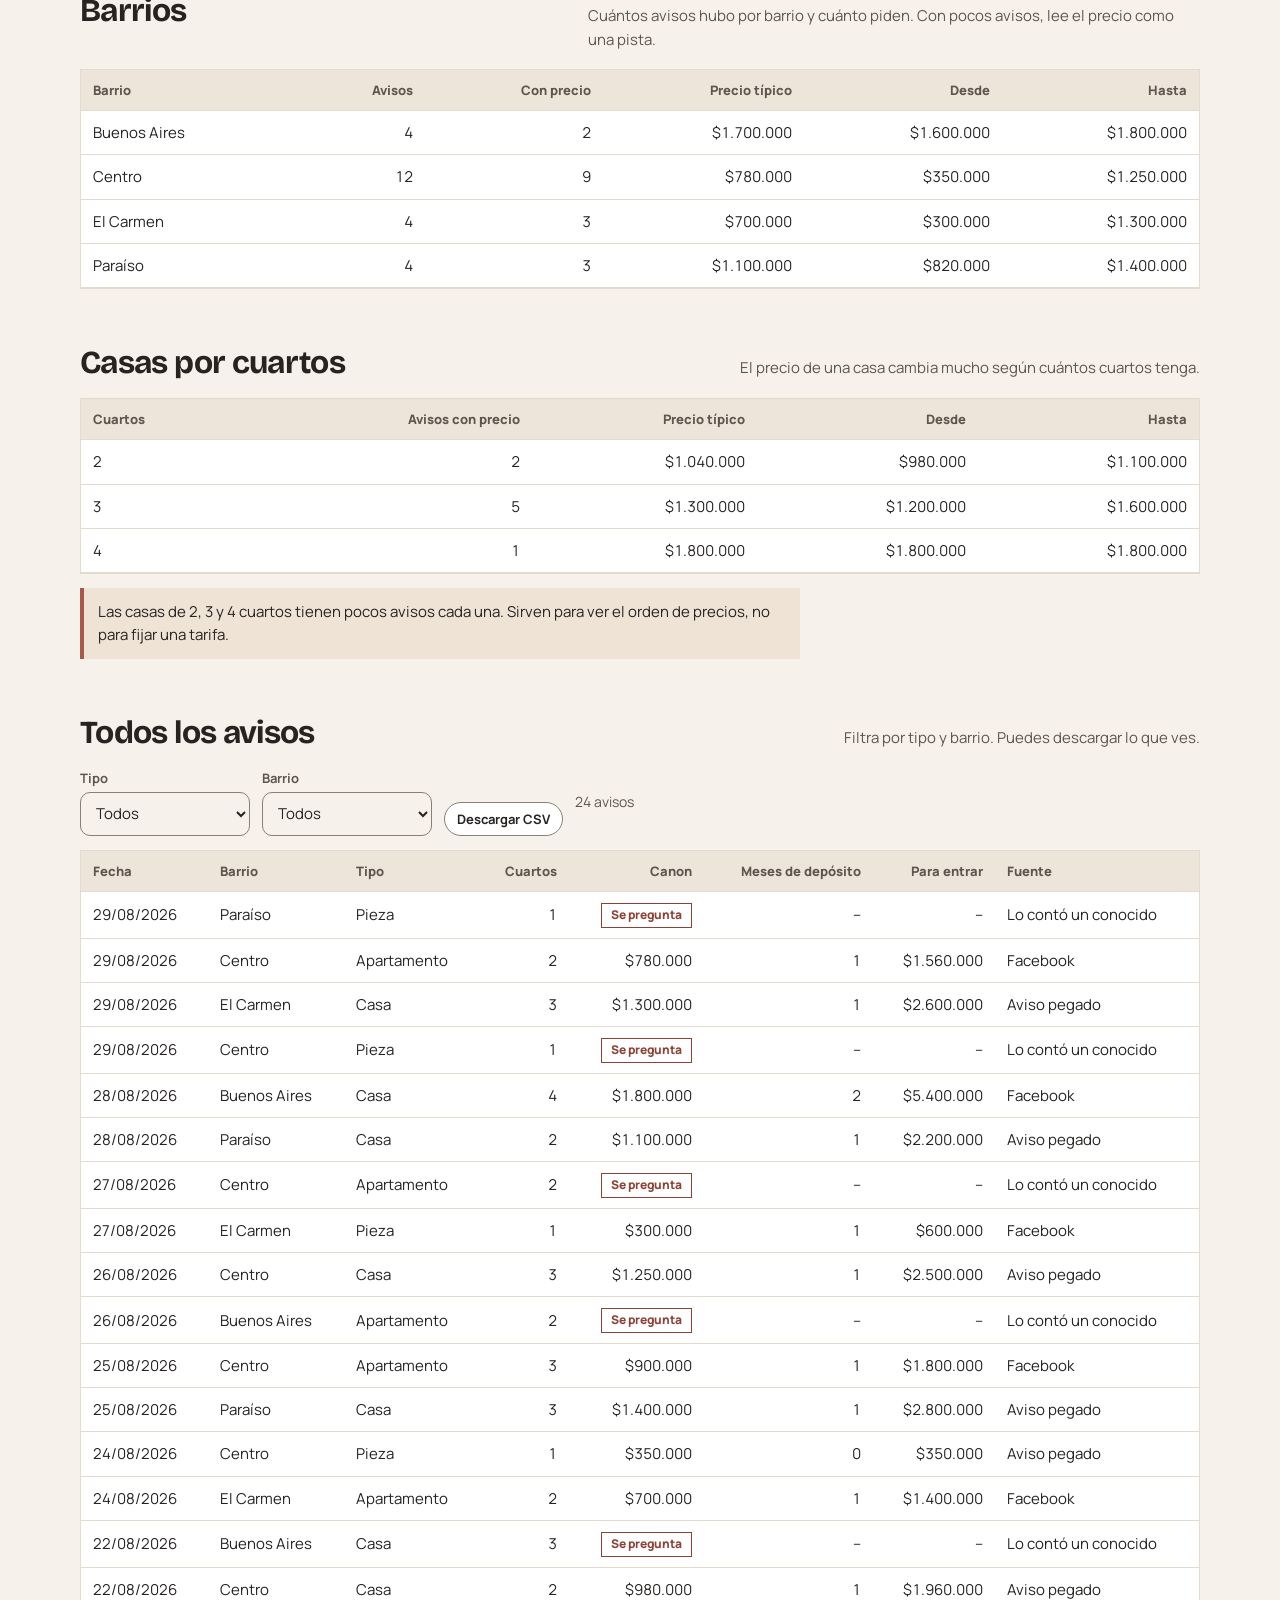
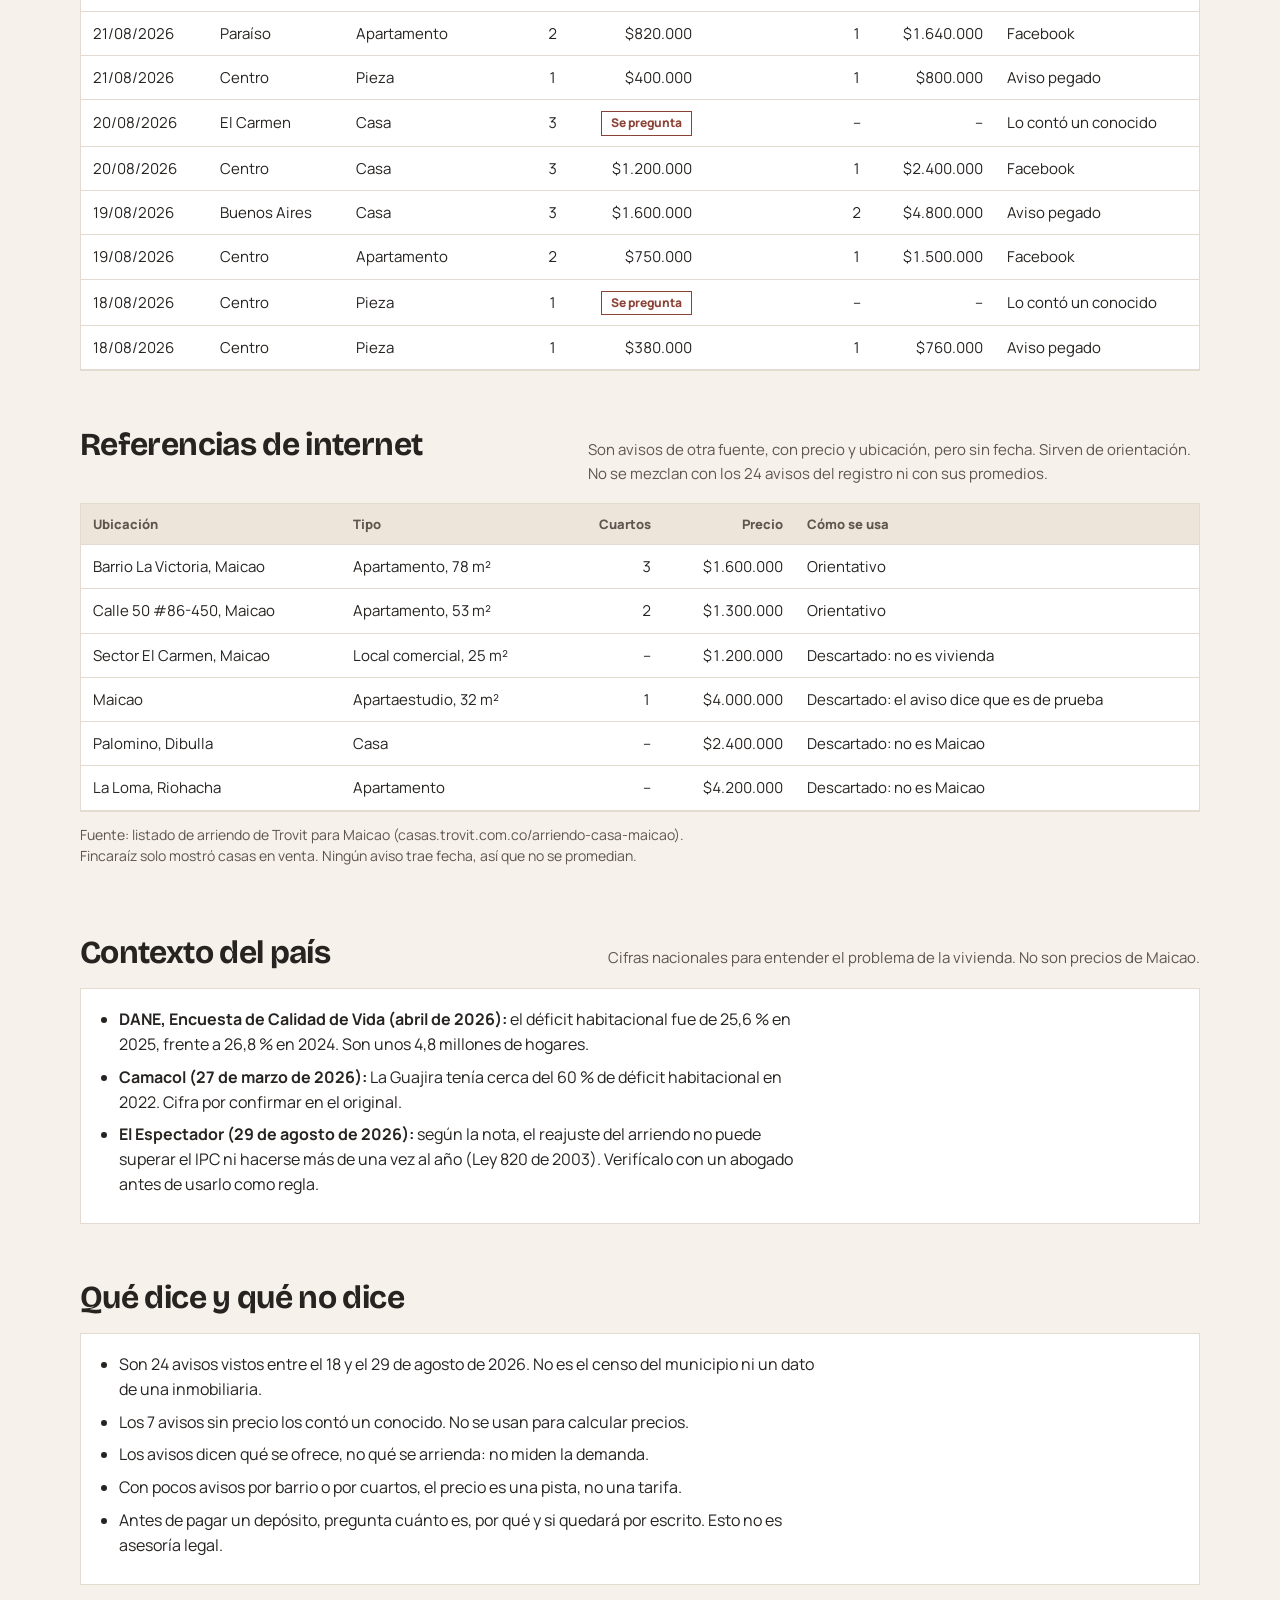
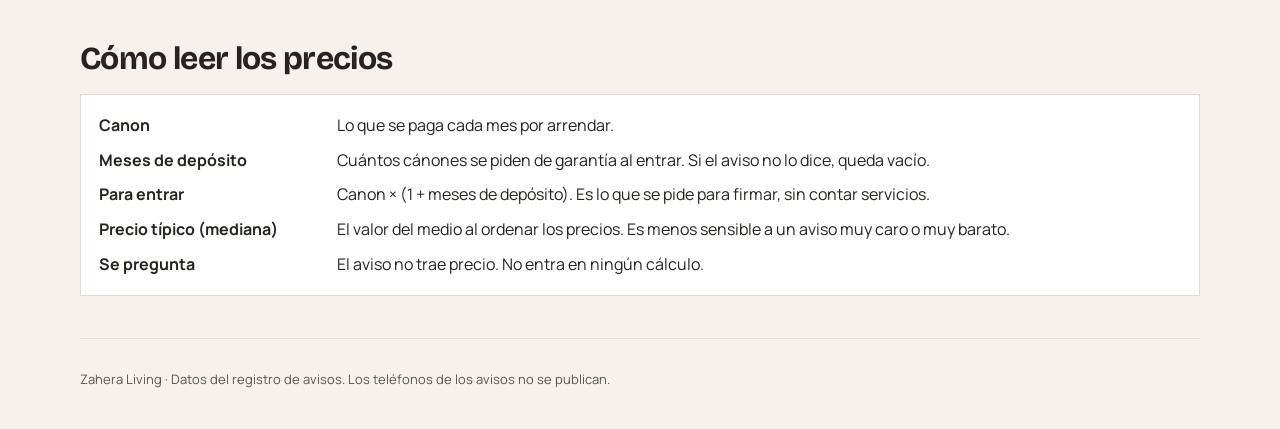
==== commit ccefd1a0: "Add files via upload" ====
--- a/index.html
+++ b/index.html
@@ -36,7 +36,6 @@
       <rect x="290" y="330" width="170" height="50" fill="#8A7A6C"/>
       <rect x="275" y="310" width="200" height="22" fill="#5E554E"/>
     </svg>
-    <img src="fotos/pieza.jpg" alt="Foto de una pieza" onerror="this.remove()"/>
     <figcaption><span class="etiq">Pieza</span>Un solo cuarto. Es lo más barato de la lista.</figcaption>
   </figure>
   <figure class="diapo" aria-hidden="true">
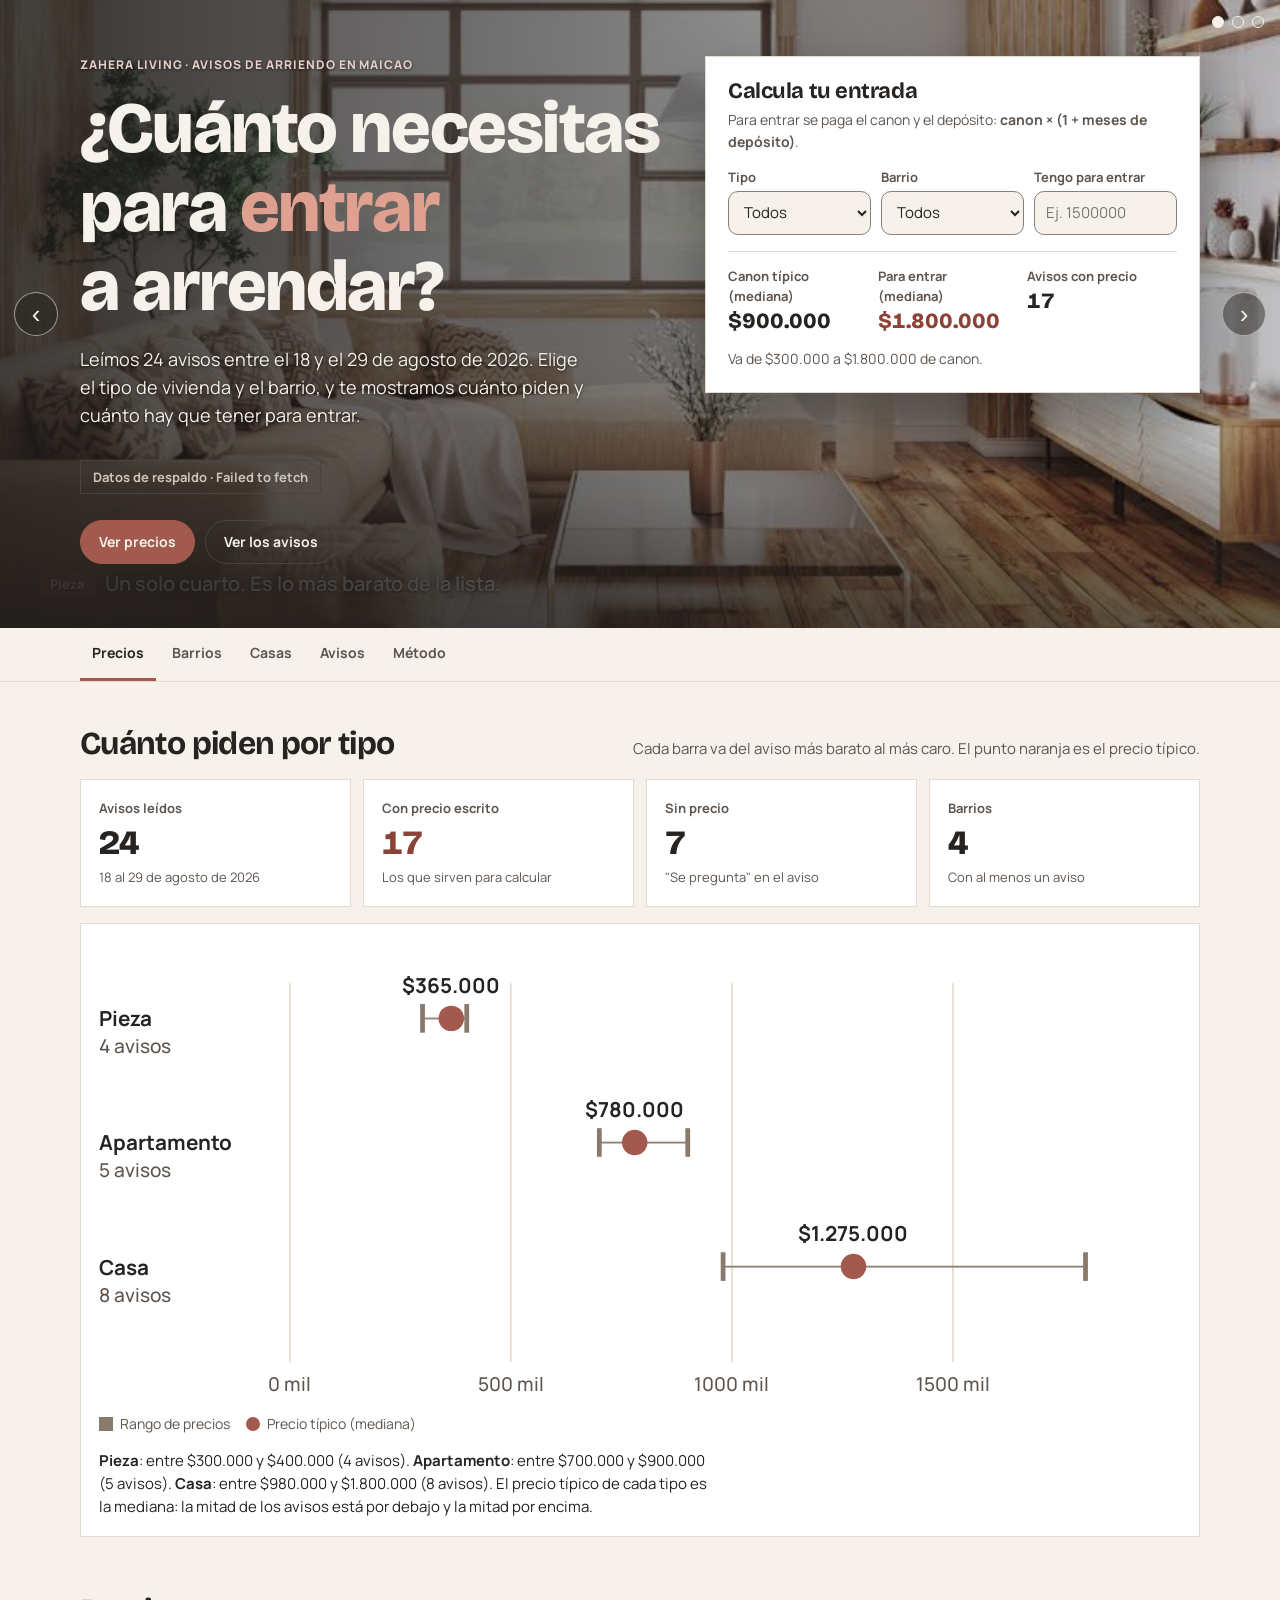
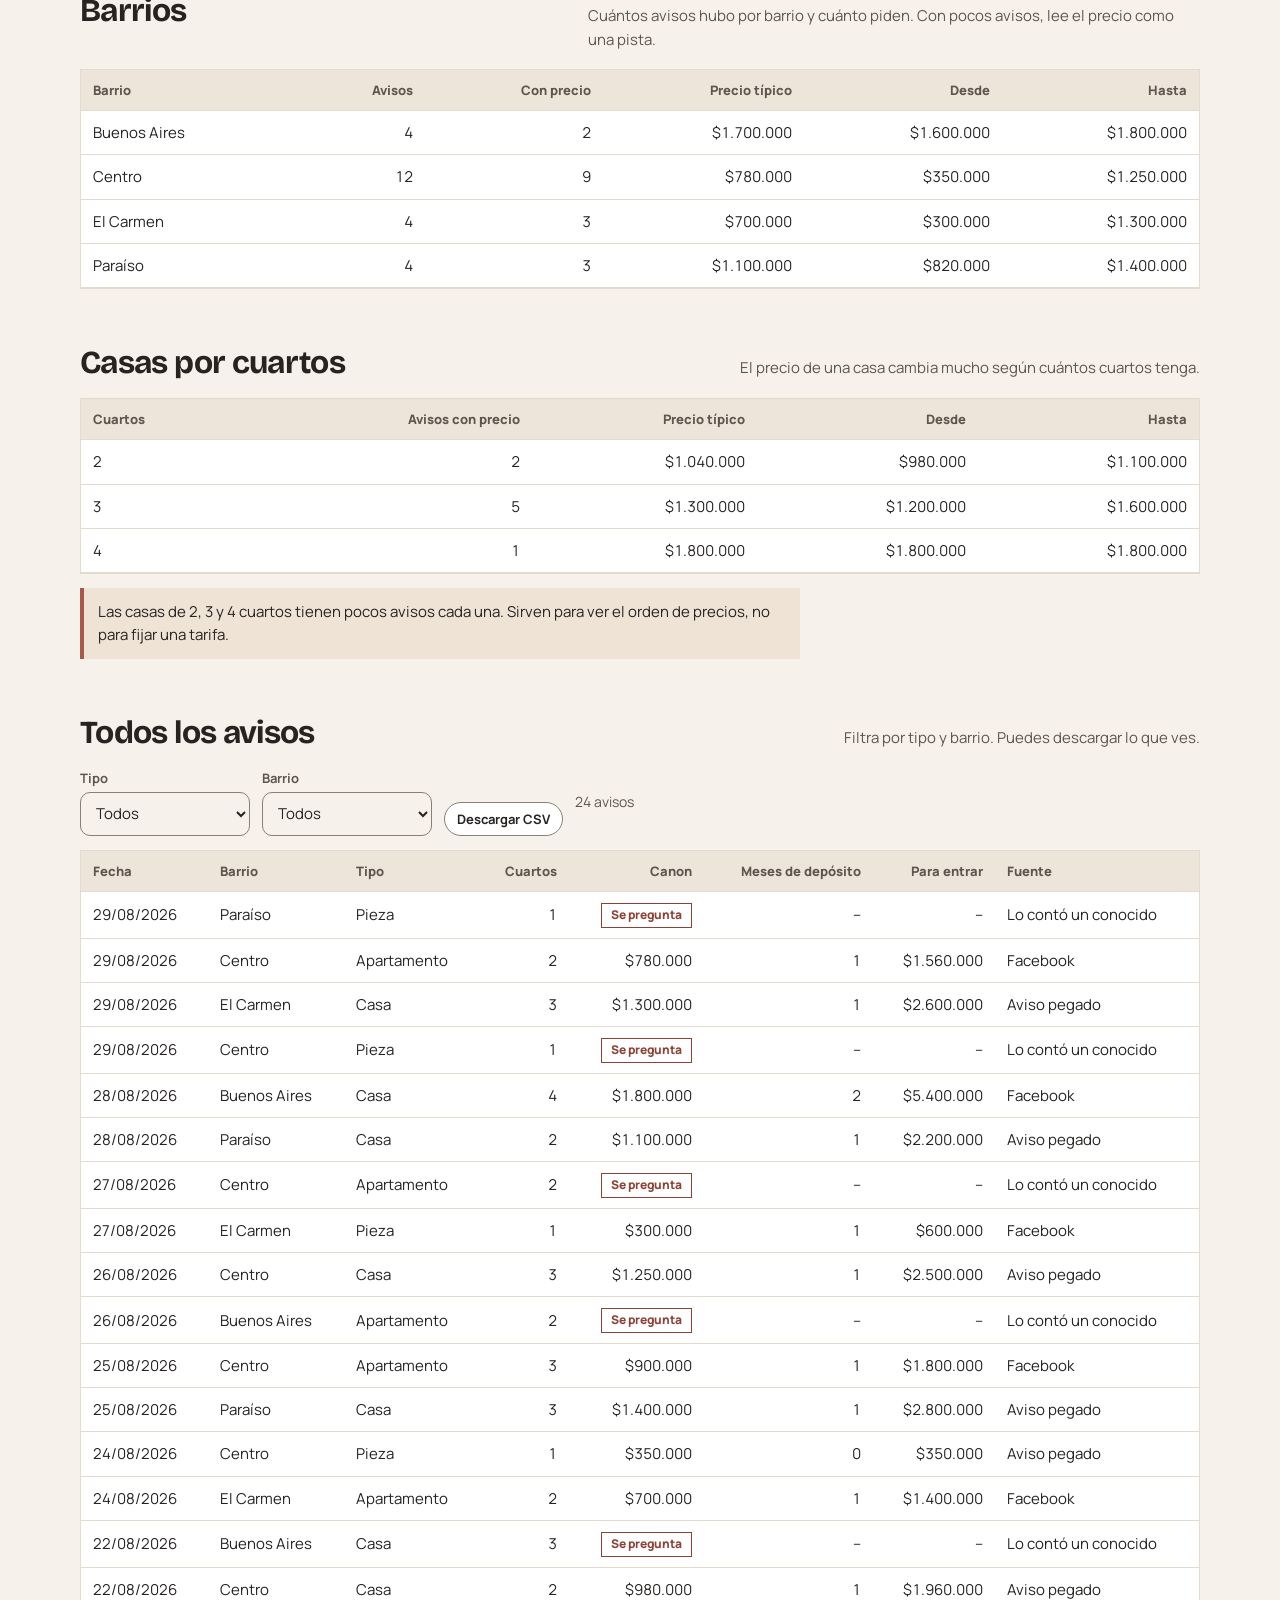
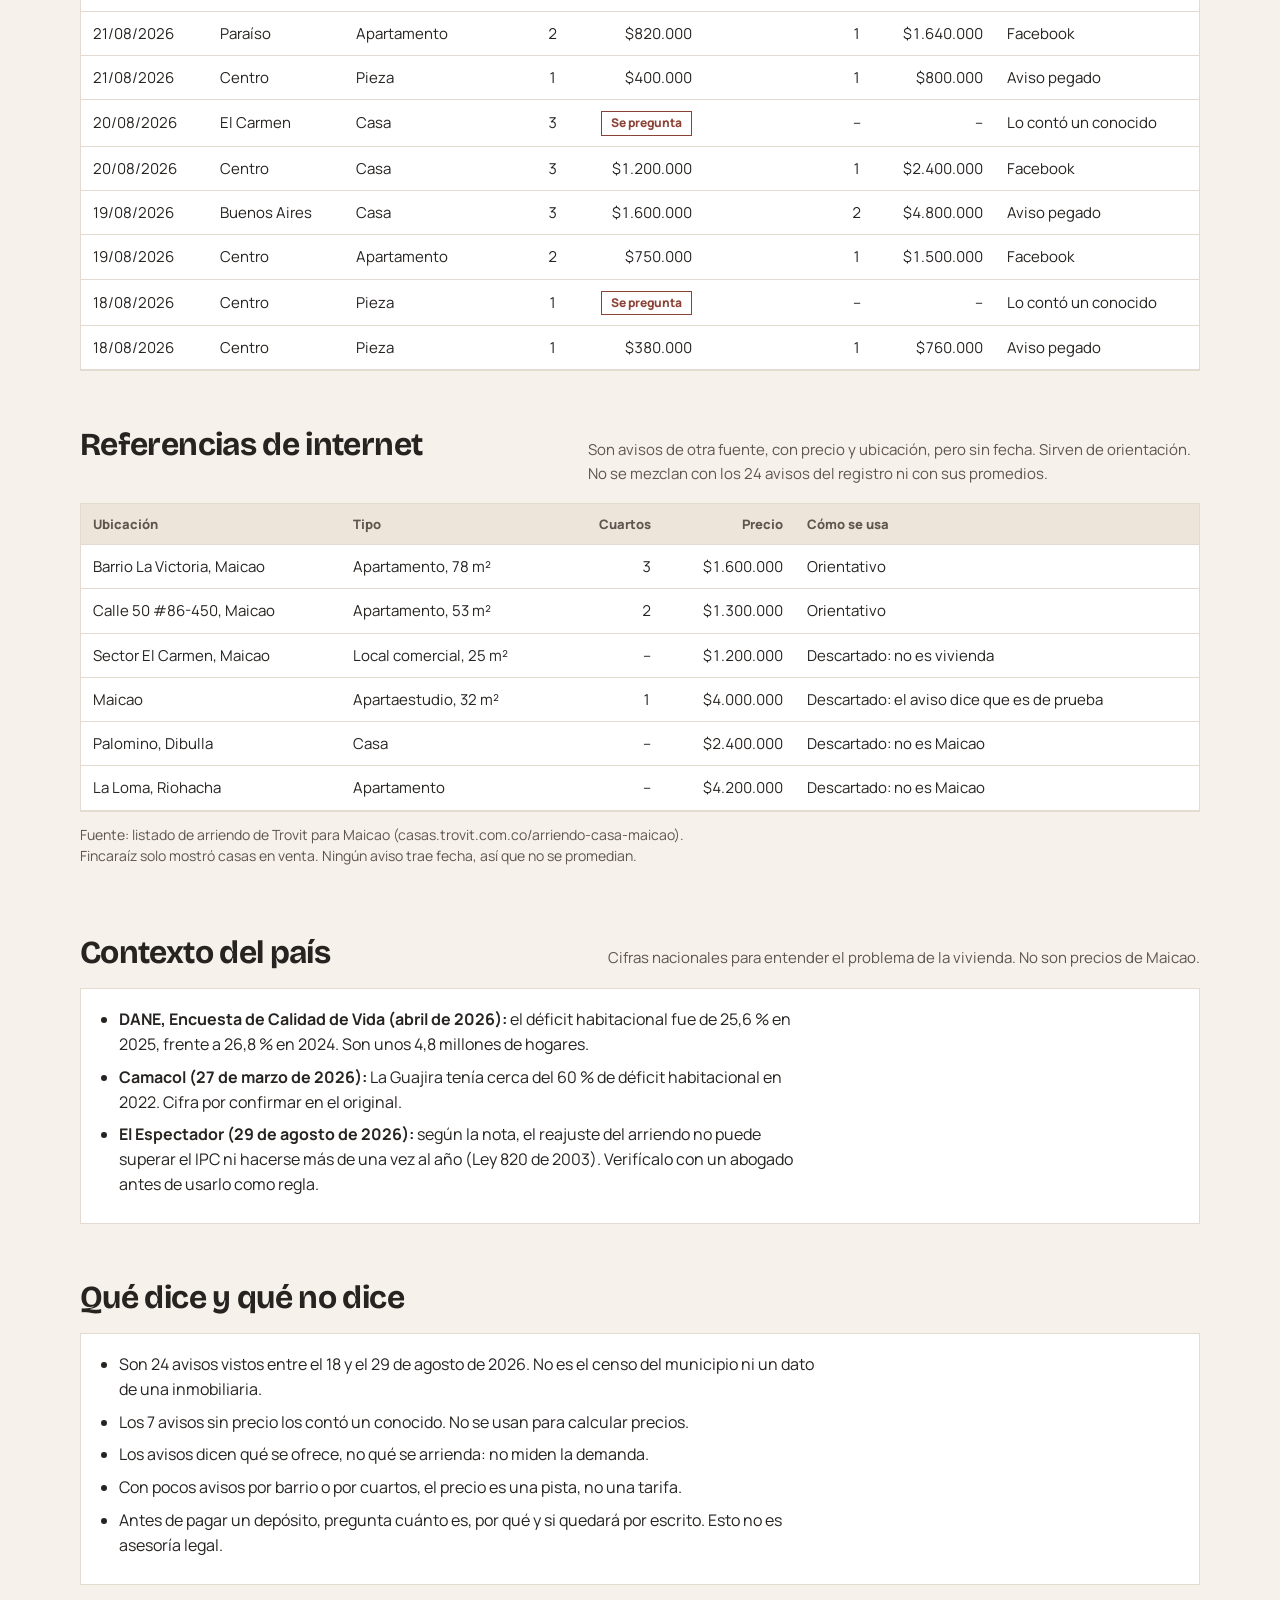
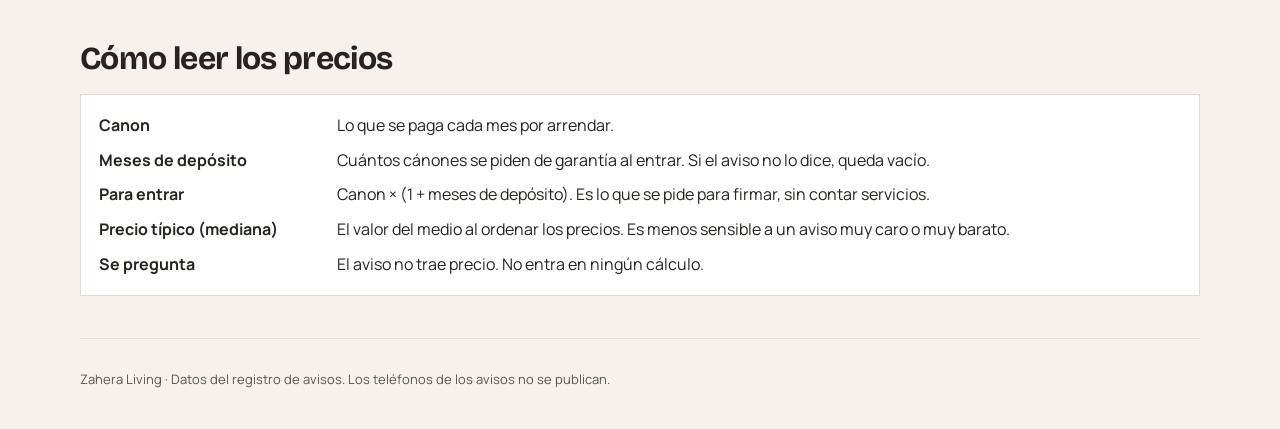
==== commit fb271cbc: "Add files via upload" ====
--- a/index.html
+++ b/index.html
@@ -12,6 +12,7 @@
 /* Carrusel como fondo del encabezado: fotos detrás del título y la calculadora */
 .hero { position: relative; overflow: hidden; isolation: isolate; background: #1F1D1C; }
 .hero .carrusel { position: absolute !important; inset: 0 !important; height: auto !important; margin: 0 !important; z-index: 0; background: none !important; }
+.hero .diapo { background: #EFE3D6; }
 .hero .carrusel::after { content: ""; position: absolute; inset: 0; pointer-events: none; background: linear-gradient(90deg, rgba(31,29,28,.82) 0%, rgba(31,29,28,.6) 45%, rgba(31,29,28,.2) 100%), linear-gradient(0deg, rgba(31,29,28,.6) 0%, rgba(31,29,28,0) 30%); }
 .hero .lead { color: #F6F1EA !important; text-shadow: 0 1px 3px rgba(0,0,0,.6); }
 .hero .kicker { text-shadow: 0 1px 3px rgba(0,0,0,.6); }
@@ -26,47 +27,14 @@
 
 <section class="carrusel" aria-roledescription="carrusel" aria-label="Tipos de vivienda que recorrimos">
   <figure class="diapo activa" aria-hidden="false">
-    <svg viewBox="0 0 1200 480" preserveAspectRatio="xMidYMid slice" aria-hidden="true">
-      <rect width="1200" height="480" fill="#EFE3D6"/>
-      <rect y="380" width="1200" height="100" fill="#CFC5BB"/>
-      <rect x="250" y="110" width="700" height="290" fill="#E4CFC8"/>
-      <rect x="250" y="95" width="700" height="22" fill="#262321"/>
-      <rect x="470" y="200" width="120" height="180" fill="#A35A4E"/>
-      <rect x="740" y="170" width="170" height="130" fill="#F6F1EA" stroke="#8A7F76" stroke-width="4"/>
-      <rect x="290" y="330" width="170" height="50" fill="#8A7A6C"/>
-      <rect x="275" y="310" width="200" height="22" fill="#5E554E"/>
-    </svg>
+    <img src="fotos/pieza.jpg" alt="Foto de una pieza" onerror="this.remove()"/>
     <figcaption><span class="etiq">Pieza</span>Un solo cuarto. Es lo más barato de la lista.</figcaption>
   </figure>
   <figure class="diapo" aria-hidden="true">
-    <svg viewBox="0 0 1200 480" preserveAspectRatio="xMidYMid slice" aria-hidden="true">
-      <rect width="1200" height="480" fill="#EFE3D6"/>
-      <rect y="400" width="1200" height="80" fill="#CFC5BB"/>
-      <rect x="360" y="50" width="480" height="350" fill="#E4CFC8"/>
-      <g fill="#F6F1EA">
-        <rect x="400" y="90" width="80" height="70"/><rect x="520" y="90" width="80" height="70"/><rect x="640" y="90" width="80" height="70"/>
-        <rect x="400" y="200" width="80" height="70"/><rect x="520" y="200" width="80" height="70"/><rect x="640" y="200" width="80" height="70"/>
-      </g>
-      <rect x="400" y="170" width="320" height="12" fill="#A35A4E"/>
-      <rect x="400" y="280" width="320" height="12" fill="#A35A4E"/>
-      <rect x="555" y="320" width="90" height="130" fill="#262321"/>
-    </svg>
     <img src="fotos/apartamento.jpg" alt="Foto de un apartamento" onerror="this.remove()"/>
     <figcaption><span class="etiq">Apartamento</span>Varios cuartos en un edificio. Es el grupo del medio.</figcaption>
   </figure>
   <figure class="diapo" aria-hidden="true">
-    <svg viewBox="0 0 1200 480" preserveAspectRatio="xMidYMid slice" aria-hidden="true">
-      <rect width="1200" height="480" fill="#EFE3D6"/>
-      <rect y="400" width="1200" height="80" fill="#CFC5BB"/>
-      <rect x="150" y="250" width="14" height="150" fill="#8A7A6C"/>
-      <ellipse cx="157" cy="240" rx="80" ry="26" fill="#8A7A6C"/>
-      <rect x="330" y="200" width="540" height="200" fill="#E4CFC8"/>
-      <rect x="310" y="180" width="580" height="28" fill="#262321"/>
-      <rect x="390" y="250" width="130" height="110" fill="#F6F1EA"/>
-      <rect x="720" y="250" width="130" height="110" fill="#F6F1EA"/>
-      <rect x="590" y="260" width="90" height="140" fill="#A35A4E"/>
-      <rect x="310" y="390" width="580" height="30" fill="#8A7A6C"/>
-    </svg>
     <img src="fotos/casa.jpg" alt="Foto de una casa" onerror="this.remove()"/>
     <figcaption><span class="etiq">Casa</span>Casa con patio. Es la que más cambia de precio según los cuartos.</figcaption>
   </figure>
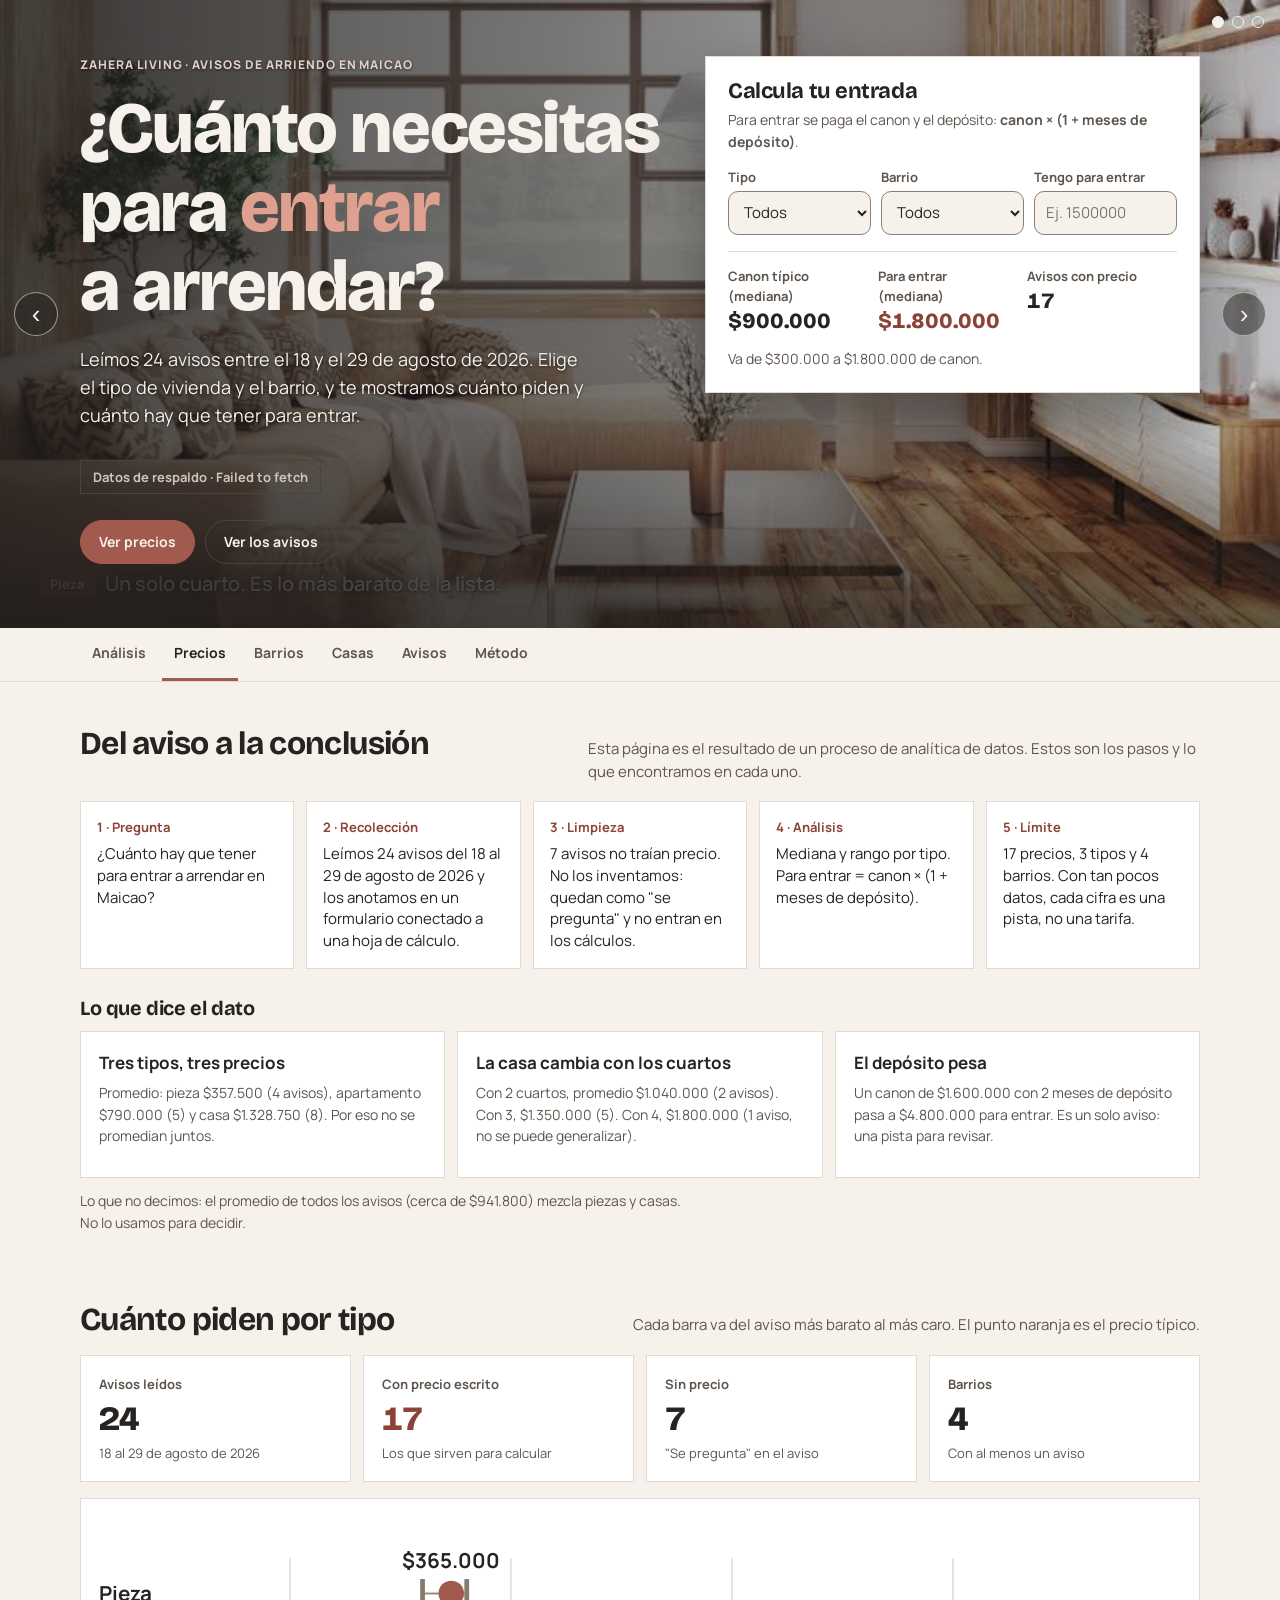
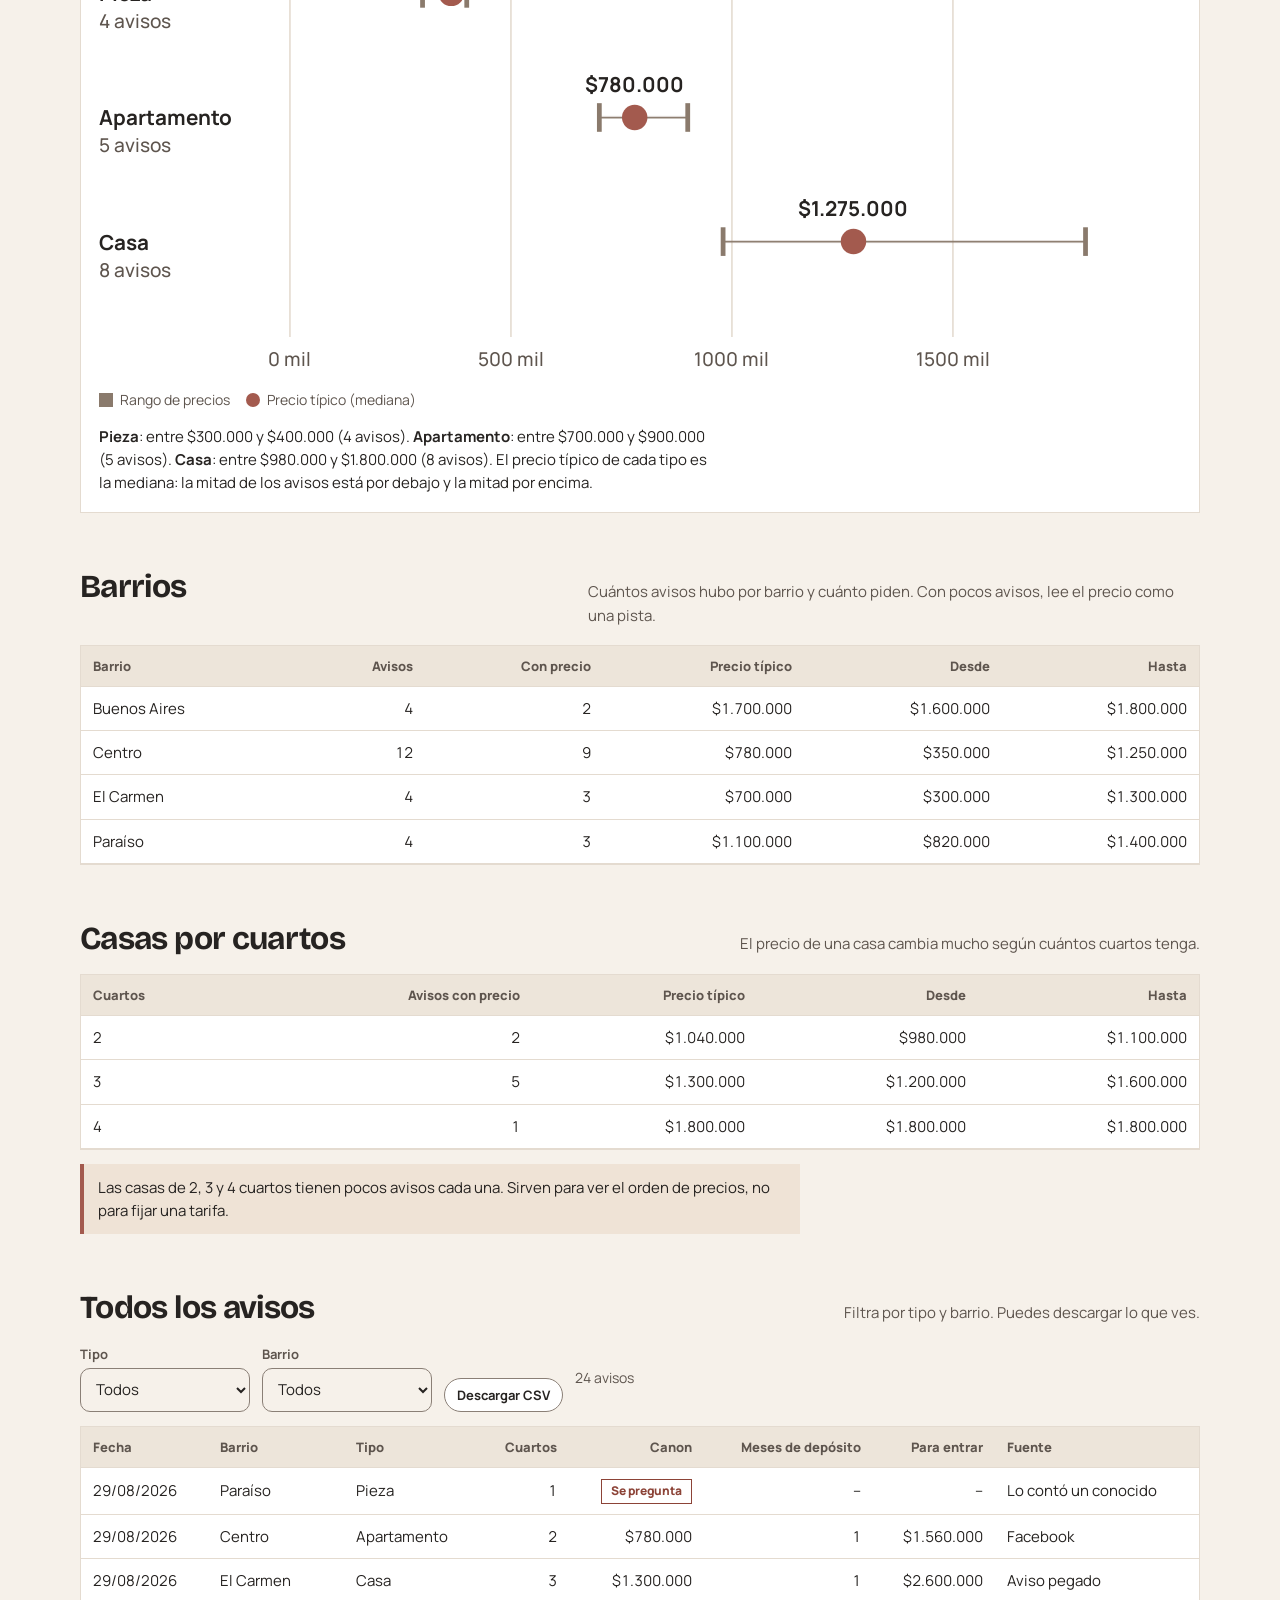
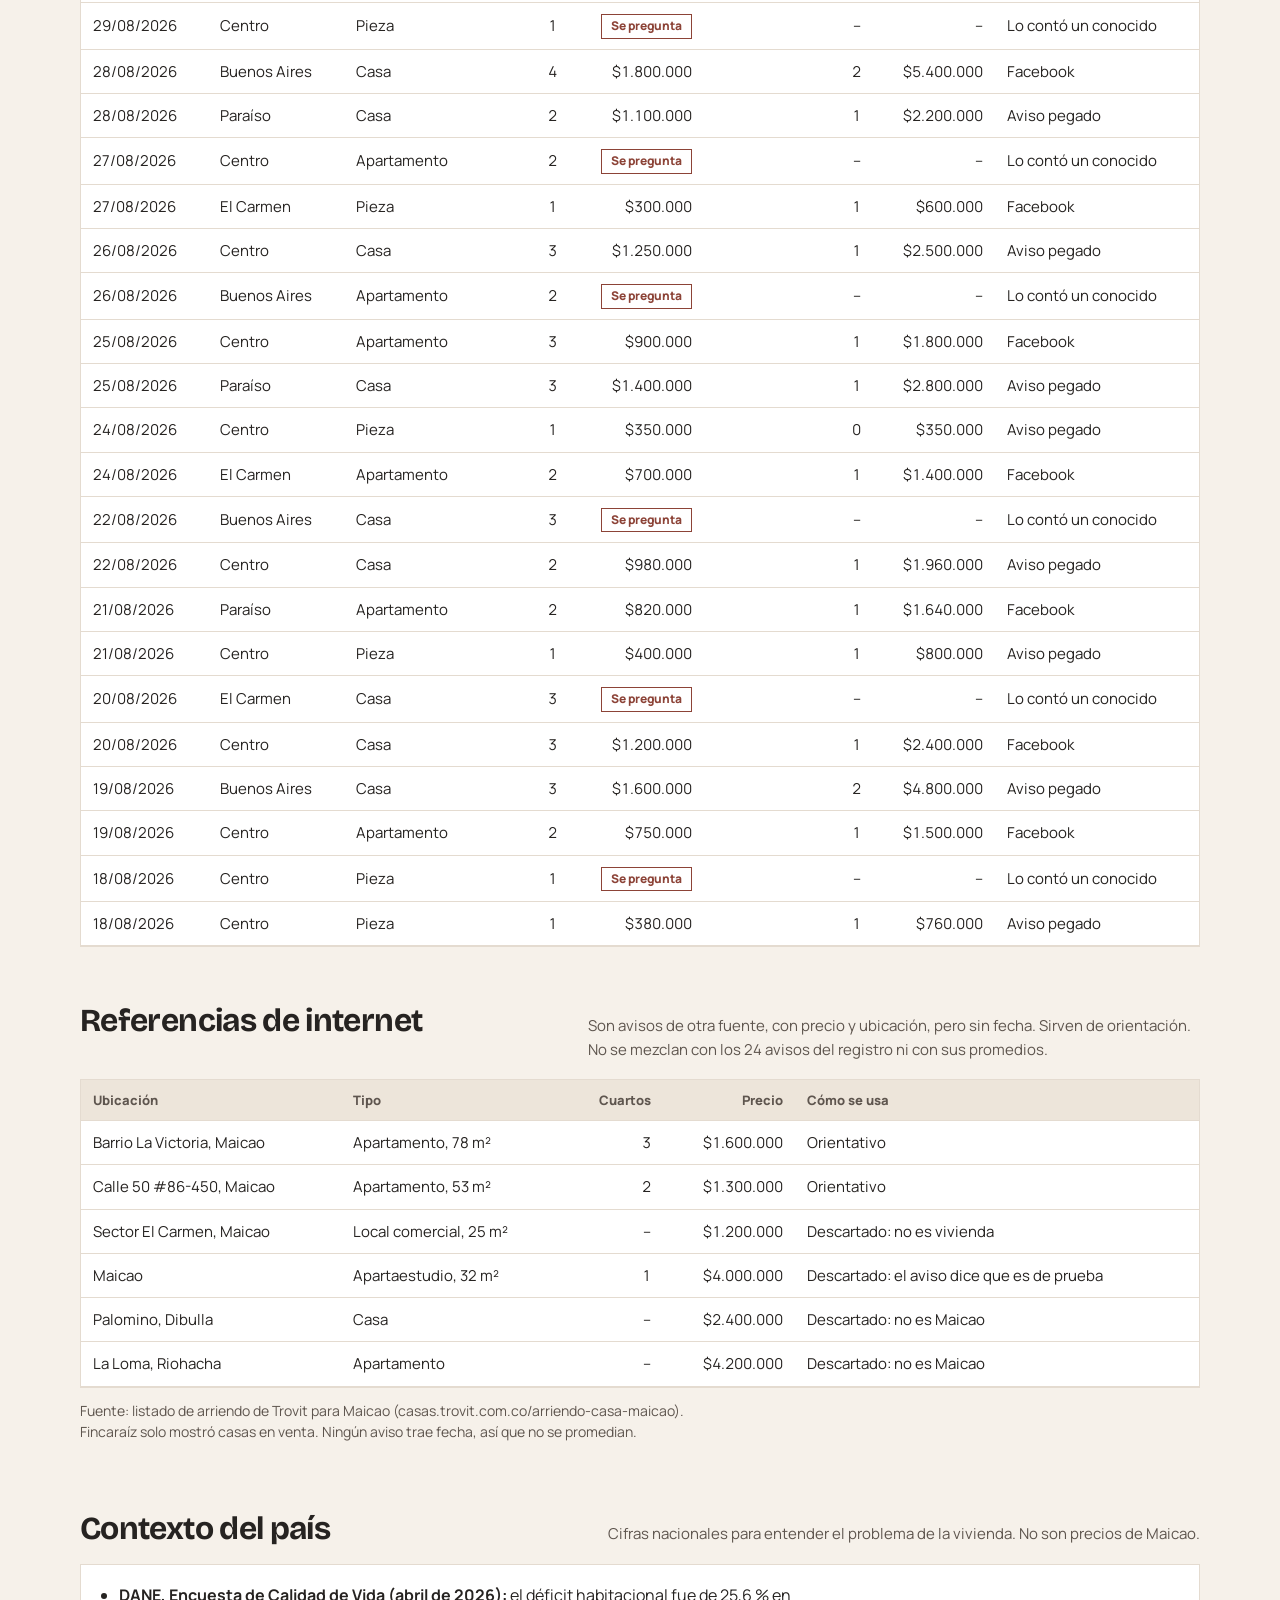
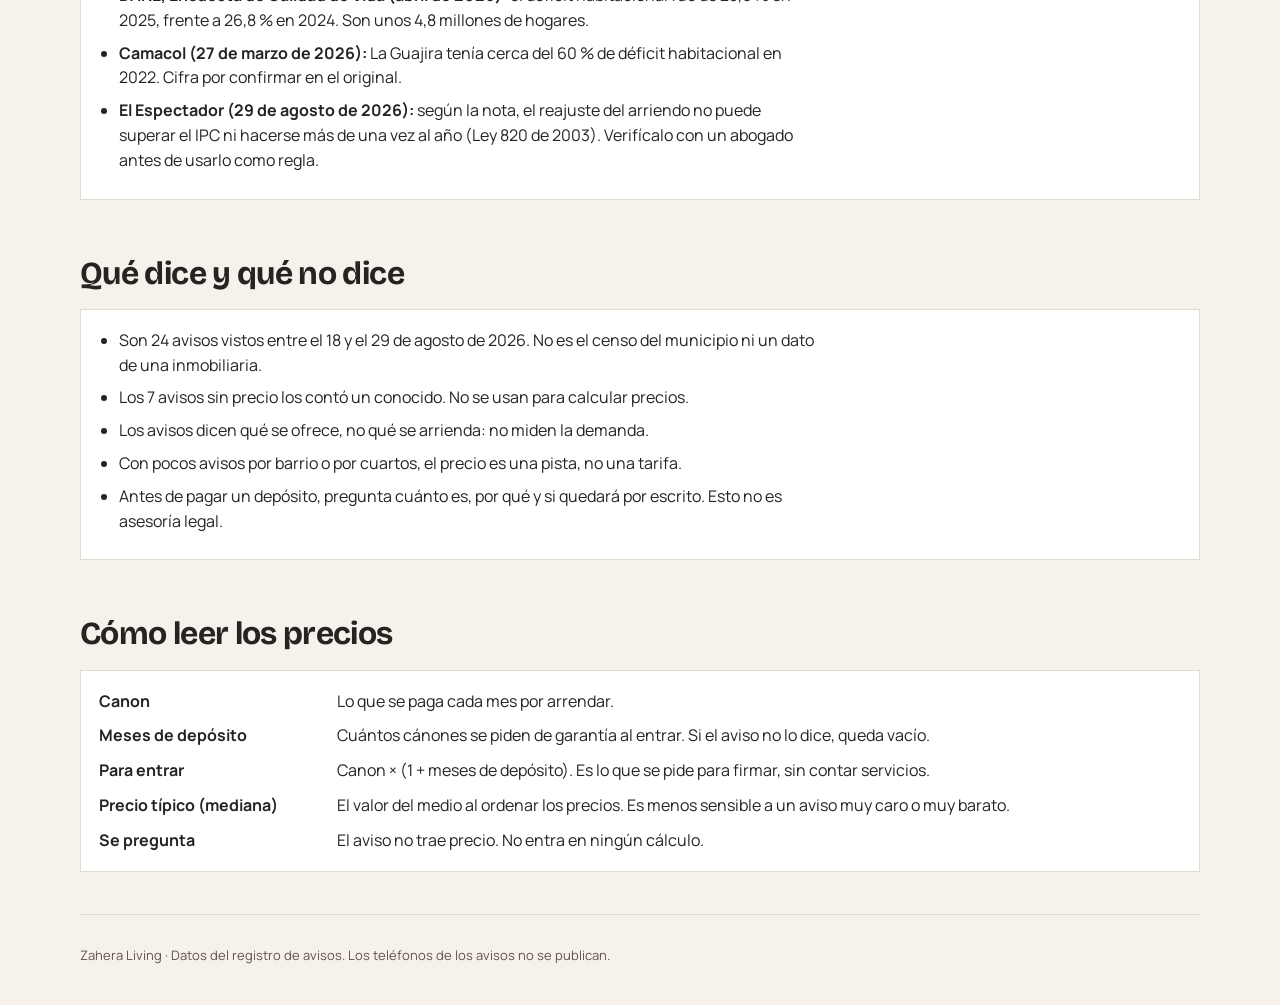
==== commit dad3ffea: "Add files via upload" ====
--- a/index.html
+++ b/index.html
@@ -19,6 +19,15 @@
 .hero .wrap { position: relative; z-index: 2; }
 .hero .diapo figcaption { top: auto !important; bottom: 30px !important; left: max(16px, calc(50% - 600px)) !important; max-width: min(520px, calc(100% - 96px)) !important; padding: 0 !important; background: none !important; color: #FFFDF8 !important; font-weight: 600 !important; text-shadow: 0 1px 3px rgba(0,0,0,.75), 0 0 18px rgba(0,0,0,.45) !important; }
 .hero .puntos { top: 16px; right: 16px; }
+</style>
+<style>
+/* Sección de análisis */
+.pasos { display: grid; grid-template-columns: repeat(auto-fit, minmax(190px, 1fr)); gap: 12px; }
+.paso { background: var(--card); border: 1px solid var(--rule); padding: 16px; font-size: 15px; line-height: 1.45; }
+.paso b { display: block; color: var(--accent-ink); font-size: 13px; margin-bottom: 6px; }
+.subtitulo { font-size: 20px; margin: 28px 0 12px; }
+.hallazgos { display: grid; grid-template-columns: repeat(auto-fit, minmax(230px, 1fr)); gap: 12px; }
+.hallazgos .panel b { display: block; font-size: 17px; margin-bottom: 6px; }
 </style>
 </head>
 <body>
@@ -89,6 +98,7 @@
 
 <div class="nav-pegada">
   <nav class="nav wrap" aria-label="Secciones">
+    <a href="#analisis">Análisis</a>
     <a href="#precios">Precios</a>
     <a href="#barrios">Barrios</a>
     <a href="#casas">Casas</a>
@@ -98,6 +108,27 @@
 </div>
 
 <main class="wrap">
+
+  <section class="bloque" id="analisis" aria-labelledby="t-analisis">
+    <div class="encabezado">
+      <h2 id="t-analisis">Del aviso a la conclusión</h2>
+      <p>Esta página es el resultado de un proceso de analítica de datos. Estos son los pasos y lo que encontramos en cada uno.</p>
+    </div>
+    <div class="pasos">
+      <div class="paso"><b>1 · Pregunta</b>¿Cuánto hay que tener para entrar a arrendar en Maicao?</div>
+      <div class="paso"><b>2 · Recolección</b>Leímos 24 avisos del 18 al 29 de agosto de 2026 y los anotamos en un formulario conectado a una hoja de cálculo.</div>
+      <div class="paso"><b>3 · Limpieza</b>7 avisos no traían precio. No los inventamos: quedan como "se pregunta" y no entran en los cálculos.</div>
+      <div class="paso"><b>4 · Análisis</b>Mediana y rango por tipo. Para entrar = canon × (1 + meses de depósito).</div>
+      <div class="paso"><b>5 · Límite</b>17 precios, 3 tipos y 4 barrios. Con tan pocos datos, cada cifra es una pista, no una tarifa.</div>
+    </div>
+    <h3 class="subtitulo">Lo que dice el dato</h3>
+    <div class="hallazgos">
+      <div class="panel"><b>Tres tipos, tres precios</b><p class="muted small">Promedio: pieza $357.500 (4 avisos), apartamento $790.000 (5) y casa $1.328.750 (8). Por eso no se promedian juntos.</p></div>
+      <div class="panel"><b>La casa cambia con los cuartos</b><p class="muted small">Con 2 cuartos, promedio $1.040.000 (2 avisos). Con 3, $1.350.000 (5). Con 4, $1.800.000 (1 aviso, no se puede generalizar).</p></div>
+      <div class="panel"><b>El depósito pesa</b><p class="muted small">Un canon de $1.600.000 con 2 meses de depósito pasa a $4.800.000 para entrar. Es un solo aviso: una pista para revisar.</p></div>
+    </div>
+    <p class="muted small" style="margin-top:12px">Lo que no decimos: el promedio de todos los avisos (cerca de $941.800) mezcla piezas y casas. No lo usamos para decidir.</p>
+  </section>
 
   <section class="bloque" id="precios" aria-labelledby="t-precios">
     <div class="encabezado">
